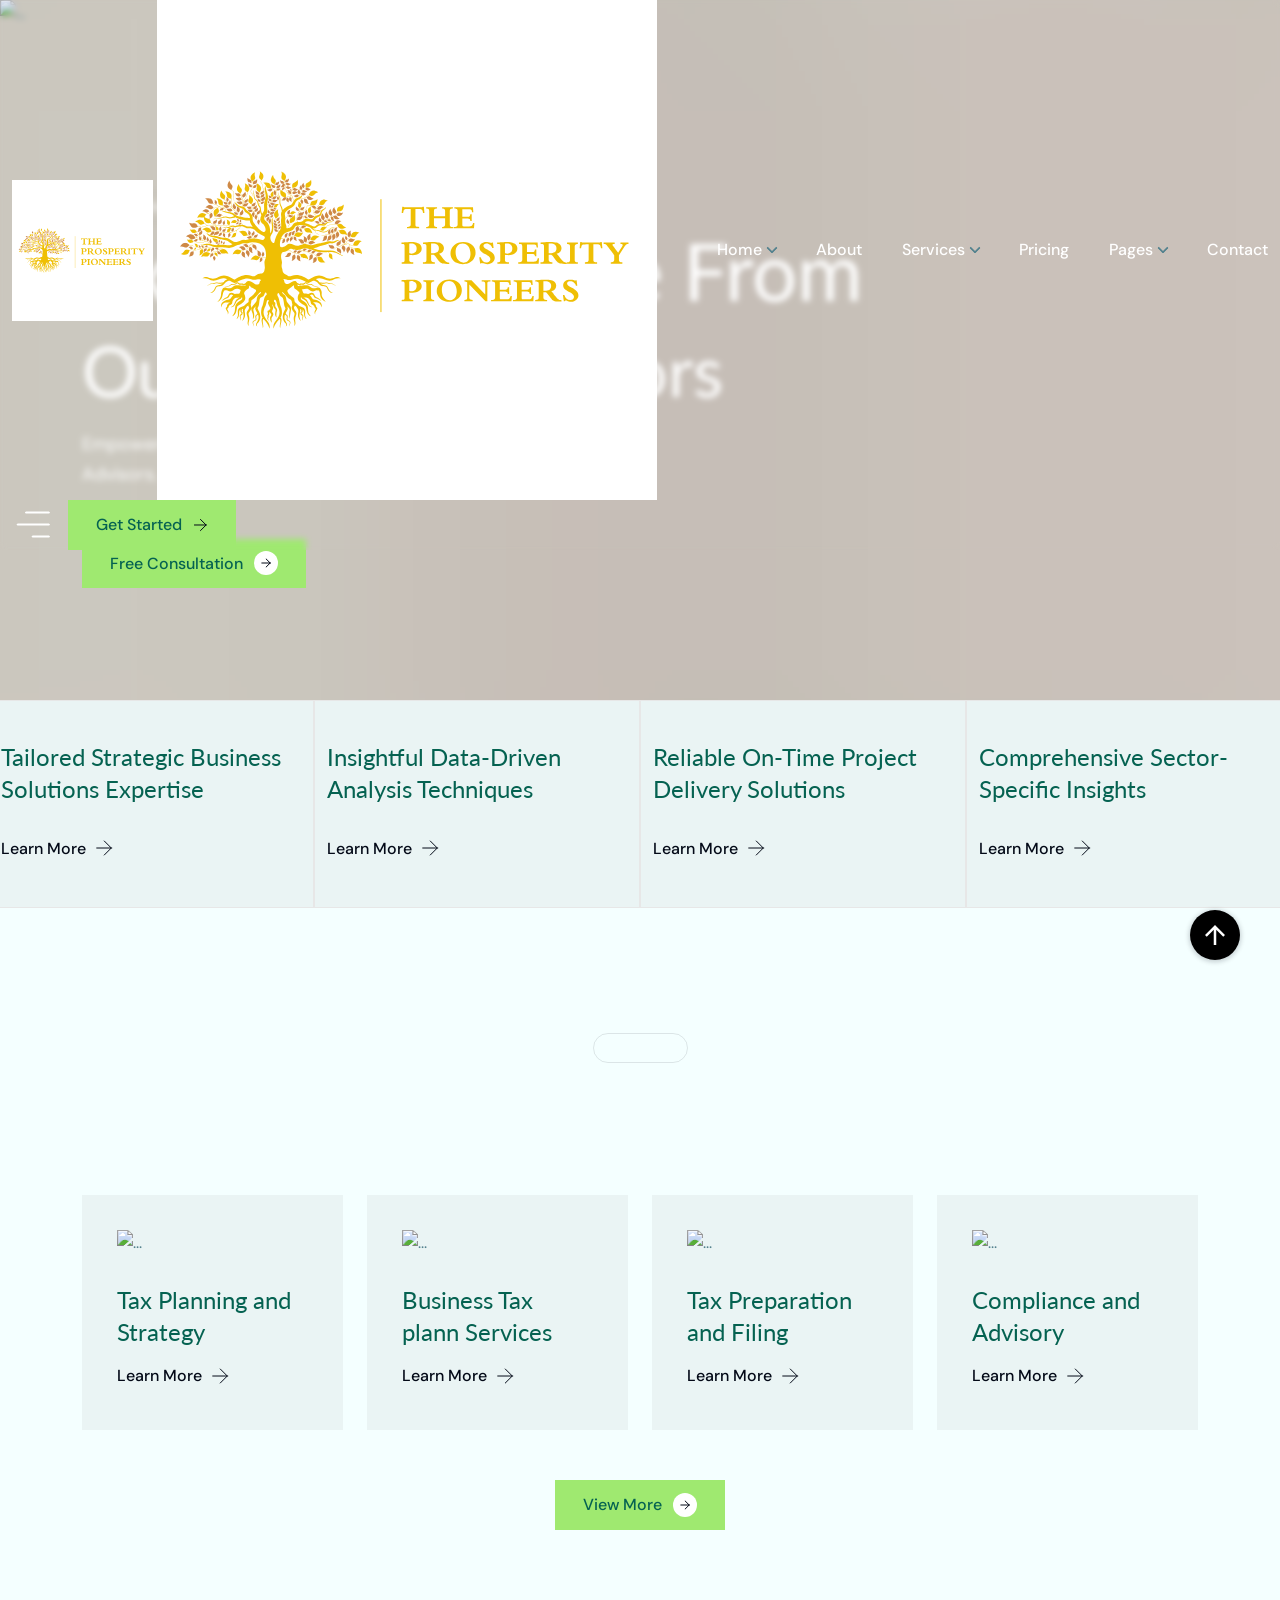
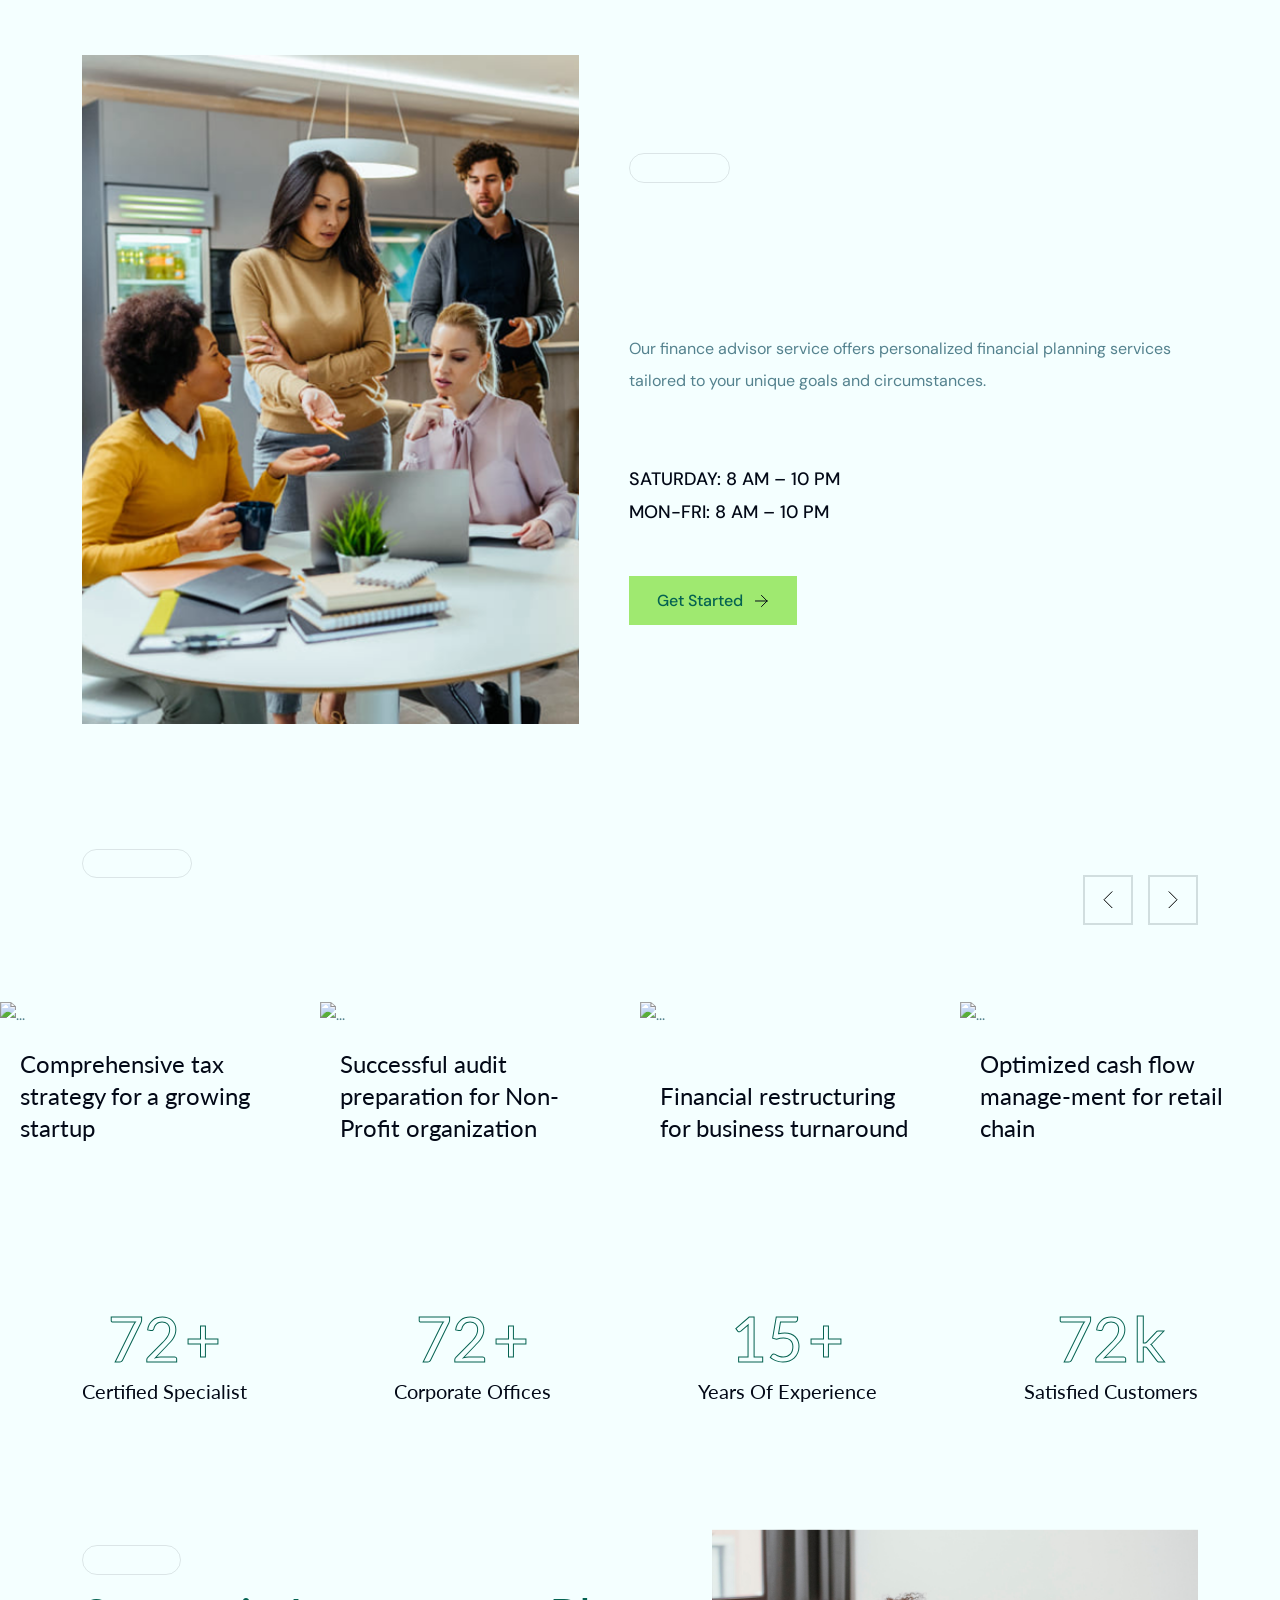
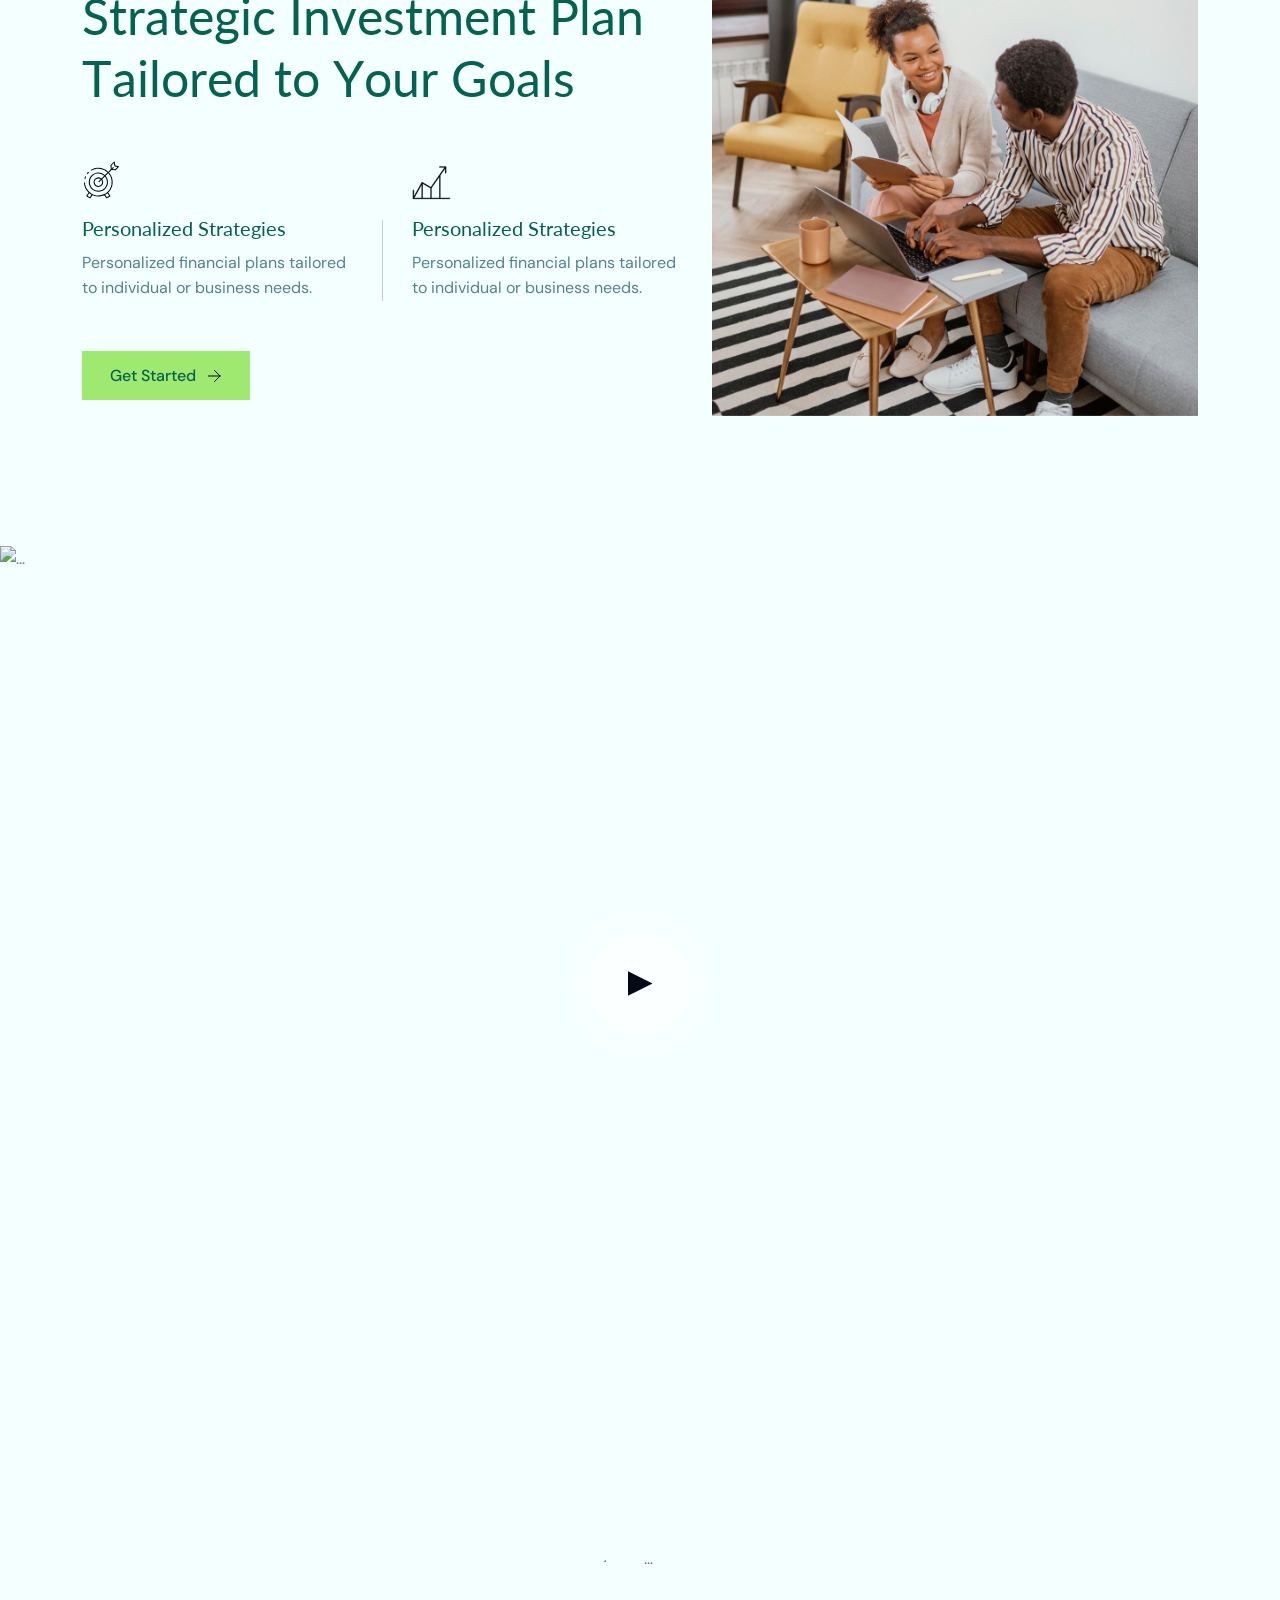
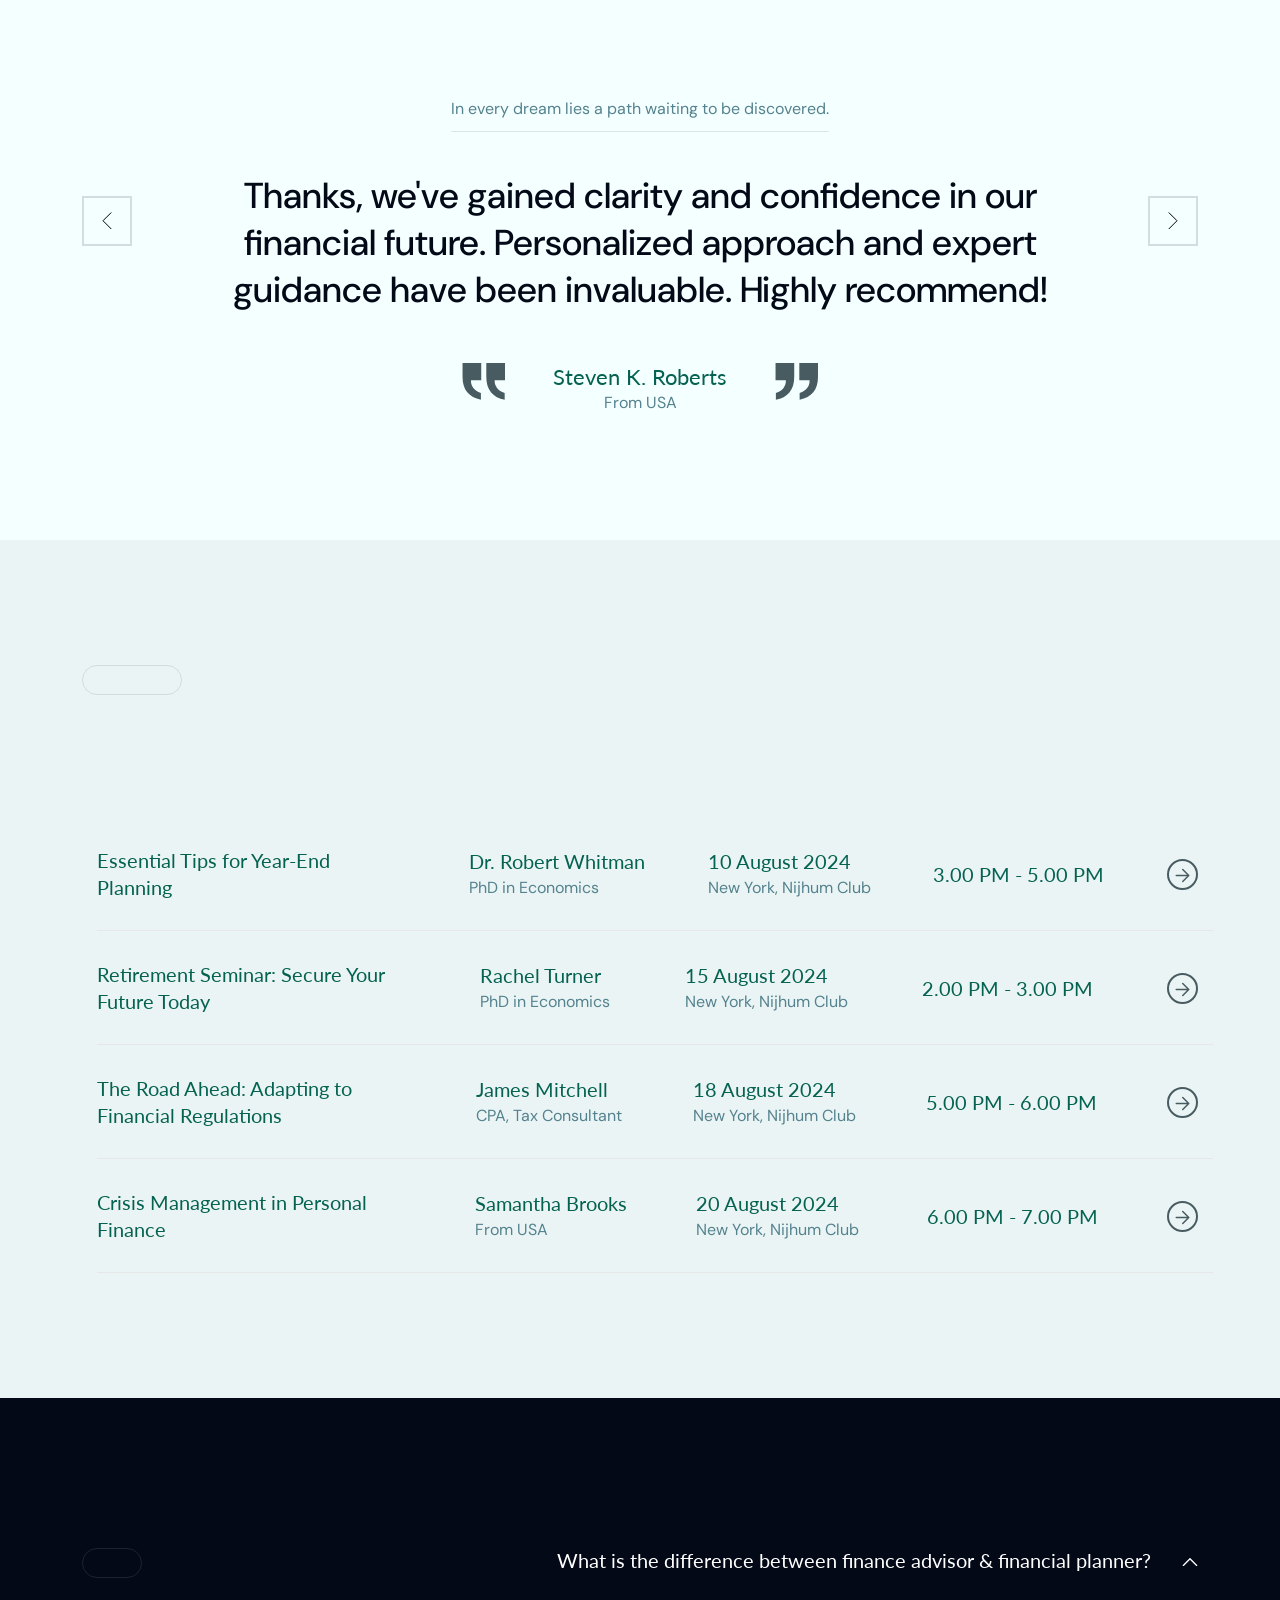
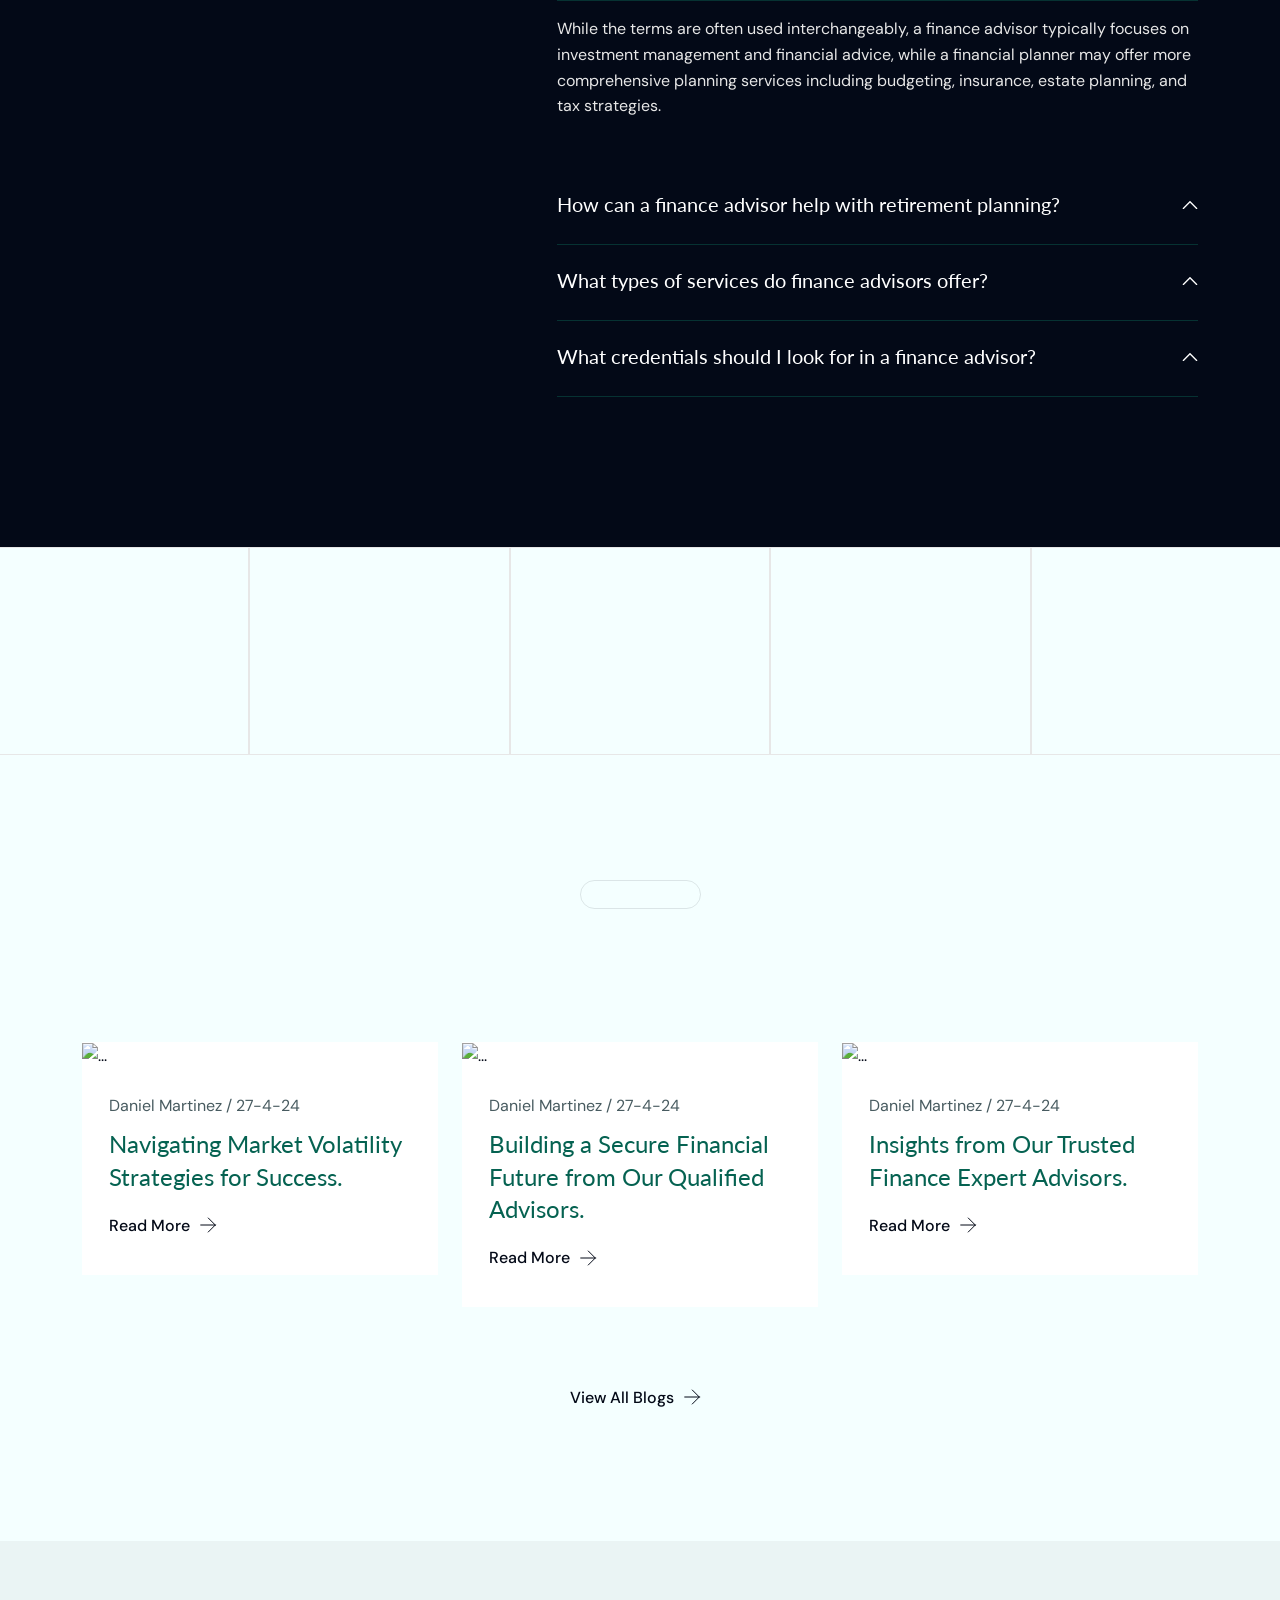
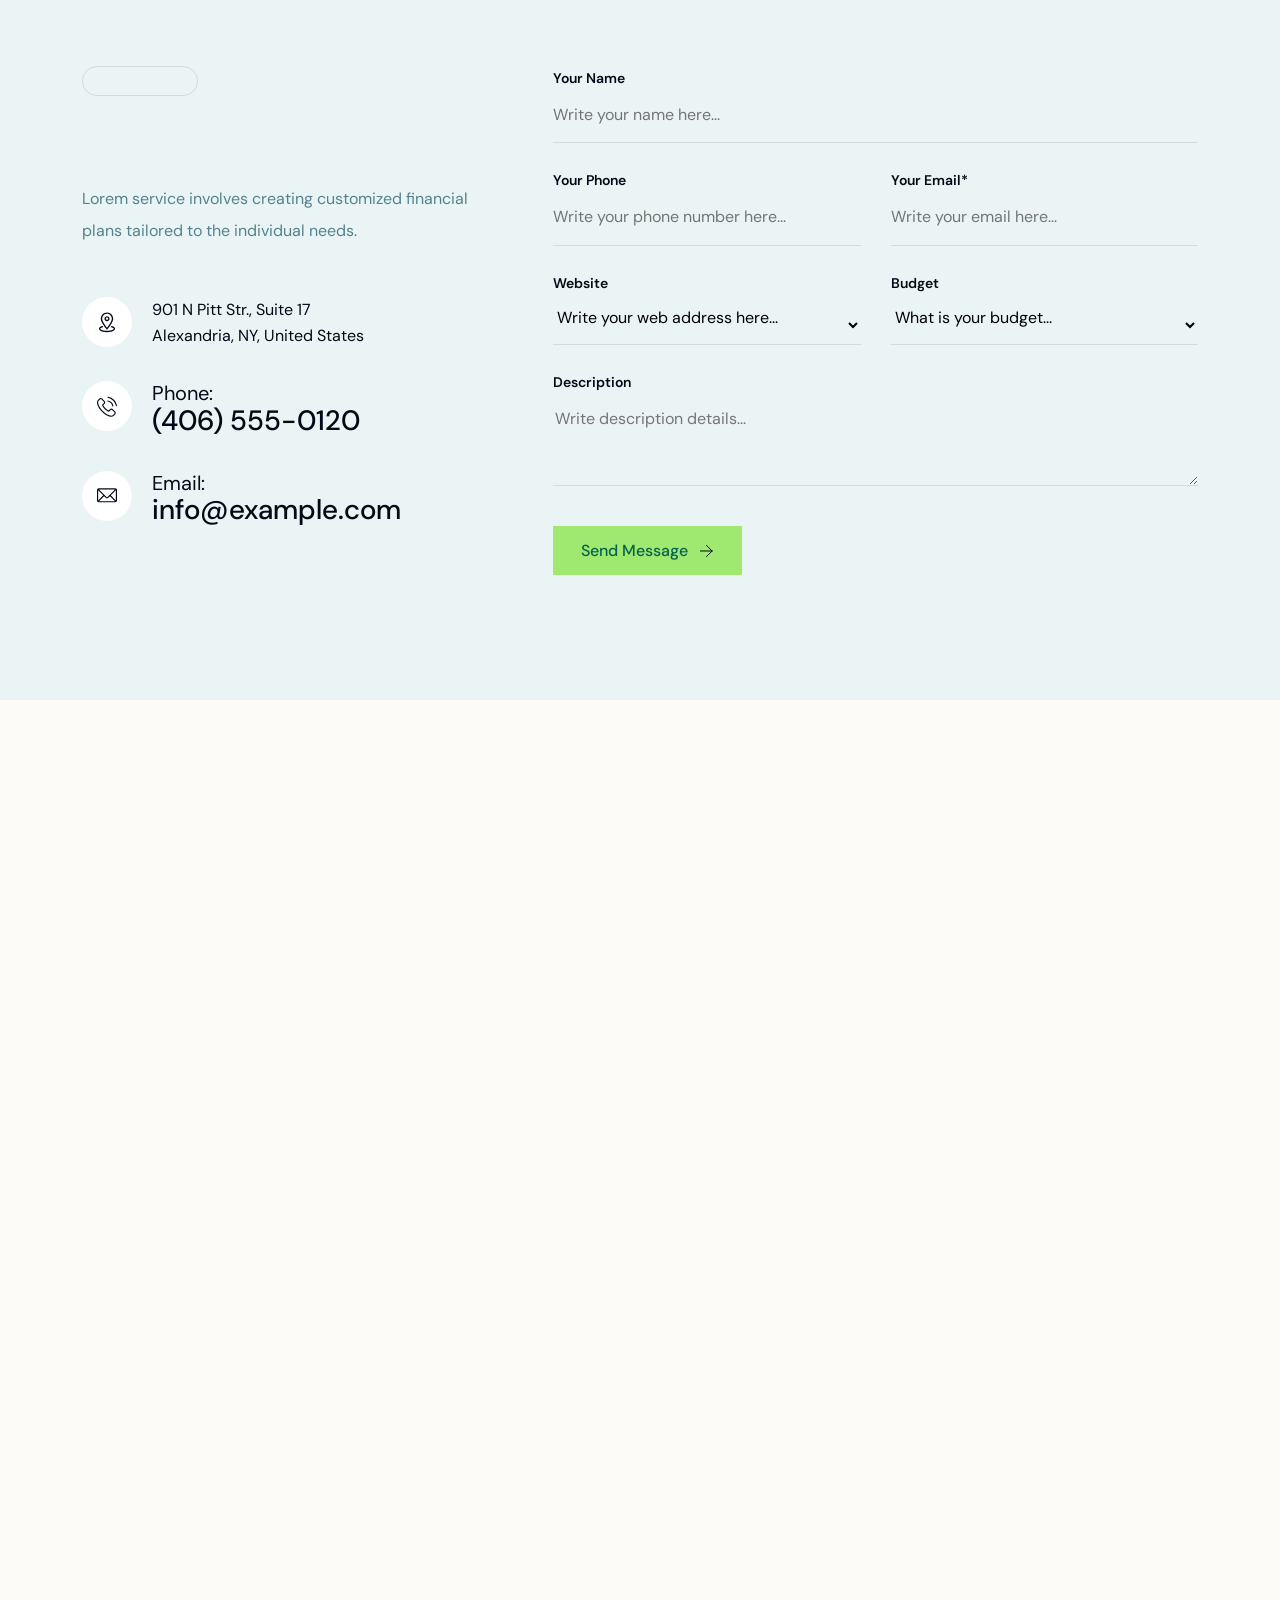
==== index-three.html @ 64b3c92a "First Commit" ====
<!DOCTYPE html>
<html class="no-js" lang="en">
  <head>
    <!-- Meta Tags -->
    <meta charset="utf-8" />
    <meta http-equiv="x-ua-compatible" content="ie=edge" />
    <meta name="viewport" content="width=device-width, initial-scale=1" />
    <meta name="author" content="Thememarch" />
    <!-- Favicon Icon -->
    <link rel="icon" href="assets/img/favicon.svg" />
    <!-- Site Title -->
    <link rel="stylesheet" href="assets/css/plugins/swiper.min.css" />
    <link rel="stylesheet" href="assets/css/plugins/bootstrap.min.css" />
    <link rel="stylesheet" href="assets/css/style.css" />
  </head>

  <body class="body-bg-color-two">
    <!-- Preloader -->
    <div id="preloader" class="preloader">
      <div class="txt-loading">
        <div class="preloader-text">
          <img class="logo-icon" src="assets/img//logo-icon.svg" alt="logo" />
        </div>
        <div class="loading-border-content">
          <div class="loading-percent">0%</div>
          <div class="loading-border-show">
            <div class="loading-border"></div>
          </div>
        </div>
      </div>
    </div>
    <!-- Preloader -->

    <!-- Start Header Section -->
    <header class="ak-site_header ak-style1 ak-sticky_header style-2">
      <div class="ak-main_header">
        <div class="container container-customize-header">
          <div class="ak-main_header_in">
            <div class="ak-main-header-left">
              <a class="ak-site_branding" href="index.html">
                <img src="assets/img/logo-icon.svg" alt="..." height="141px" class="logo" />
              </a>
              <a class="ak-site_branding white-logo" href="index.html">
                <img src="assets/img/white-logo.svg" alt="..." />
              </a>
            </div>
            <div class="ak-main-header-center">
              <div class="ak-nav ak-medium">
                <ul class="ak-nav_list">
                  <li class="menu-item-has-children">
                    <a href="index.html">Home</a>
                    <ul>
                      <li>
                        <a href="index.html">Home 1</a>
                      </li>
                      <li>
                        <a href="index-two.html">Home 2</a>
                      </li>
                      <li>
                        <a href="index-three.html">Home 3</a>
                      </li>
                    </ul>
                  </li>
                  <li>
                    <a href="about.html">About</a>
                  </li>
                  <li class="menu-item-has-children">
                    <a href="services.html">Services</a>
                    <ul>
                      <li>
                        <a href="services.html">Services</a>
                      </li>
                      <li>
                        <a href="service-details.html">Services Details</a>
                      </li>
                    </ul>
                  </li>
                  <li>
                    <a href="pricing.html">Pricing</a>
                  </li>
                  <li class="menu-item-has-children">
                    <a href="#">Pages</a>
                    <ul>
                      <li>
                        <a href="blog.html">Blog</a>
                      </li>
                      <li>
                        <a href="blog-details.html">Blog Details</a>
                      </li>
                      <li>
                        <a href="team.html">Team</a>
                      </li>
                      <li>
                        <a href="team-details.html">Team Details</a>
                      </li>
                      <li>
                        <a href="case-study.html">Case Study</a>
                      </li>
                      <li>
                        <a href="case-study-details.html">Case Study Details</a>
                      </li>
                      <li>
                        <a href="coming-soon.html">Coming Soon</a>
                      </li>
                      <li>
                        <a href="404.html">404 Page</a>
                      </li>
                    </ul>
                  </li>
                  <li>
                    <a href="contact.html">Contact</a>
                  </li>
                </ul>
              </div>
            </div>
            <div class="ak-main-header-right">
              <div class="ak-space-between gap-3">
                <div
                  class="offcanvaopen-btn cursor-pointer button-offcanva style-2"
                  data-bs-toggle="offcanvas"
                  data-bs-target="#offcanvasRight"
                  aria-controls="offcanvasRight"
                >
                  <svg
                    xmlns="http://www.w3.org/2000/svg"
                    width="40"
                    height="41"
                    viewBox="0 0 40 41"
                    fill="none"
                  >
                    <path
                      d="M37.9378 32.5973C37.9378 32.3321 37.7622 32.0777 37.4497 31.8902C37.1371 31.7026 36.7132 31.5973 36.2712 31.5973H21.2712C20.8291 31.5973 20.4052 31.7026 20.0926 31.8902C19.7801 32.0777 19.6045 32.3321 19.6045 32.5973C19.6045 32.8625 19.7801 33.1169 20.0926 33.3044C20.4052 33.4919 20.8291 33.5973 21.2712 33.5973H36.2712C36.7132 33.5973 37.1371 33.4919 37.4497 33.3044C37.7622 33.1169 37.9378 32.8625 37.9378 32.5973Z"
                      fill="white"
                    />
                    <path
                      d="M37.9378 20.5973C37.9378 20.3321 37.7622 20.0777 37.4497 19.8902C37.1371 19.7026 36.7132 19.5973 36.2712 19.5973H6.27116C5.82913 19.5973 5.40521 19.7026 5.09265 19.8902C4.78009 20.0777 4.60449 20.3321 4.60449 20.5973C4.60449 20.8625 4.78009 21.1169 5.09265 21.3044C5.40521 21.4919 5.82913 21.5973 6.27116 21.5973H36.2712C36.7132 21.5973 37.1371 21.4919 37.4497 21.3044C37.7622 21.1169 37.9378 20.8625 37.9378 20.5973Z"
                      fill="white"
                    />
                    <path
                      d="M36.2713 9.59729H14.6047C14.1626 9.59729 13.7387 9.49193 13.4261 9.3044C13.1136 9.11686 12.938 8.86251 12.938 8.59729C12.938 8.33207 13.1136 8.07772 13.4261 7.89018C13.7387 7.70265 14.1626 7.59729 14.6047 7.59729H36.2713C36.7134 7.59729 37.1373 7.70265 37.4498 7.89018C37.7624 8.07772 37.938 8.33207 37.938 8.59729C37.938 8.86251 37.7624 9.11686 37.4498 9.3044C37.1373 9.49193 36.7134 9.59729 36.2713 9.59729Z"
                      fill="white"
                    />
                  </svg>
                </div>

                <a href="about.html" class="common-btn style-2 color-3">
                  <span> Get Started</span>
                  <span>
                    <svg
                      xmlns="http://www.w3.org/2000/svg"
                      width="15"
                      height="15"
                      viewBox="0 0 15 15"
                      fill="none"
                    >
                      <g clip-path="url(#clip0_201_978353)">
                        <path
                          d="M1.42236 6.99728H13.089M13.089 6.99728L7.48903 1.39728M13.089 6.99728L7.48903 12.5973"
                          stroke="#030917"
                          stroke-linecap="round"
                          stroke-linejoin="round"
                        ></path>
                      </g>
                      <defs>
                        <clipPath id="clip0_201_978353">
                          <rect
                            width="14"
                            height="14"
                            fill="white"
                            transform="translate(0.00927734)"
                          ></rect>
                        </clipPath>
                      </defs>
                    </svg>
                  </span>
                </a>
              </div>
            </div>
          </div>
        </div>
      </div>
      <div class="nav-bar-border"></div>
    </header>
    <!-- Start offcanvas body -->
    <div
      class="offcanvas offcanvas-end style-1"
      tabindex="-1"
      id="offcanvasRight"
    >
      <div class="offcanvas-header">
        <button
          type="button"
          class="btn-close btn-close-black ms-auto"
          data-bs-dismiss="offcanvas"
          aria-label="Close"
        ></button>
      </div>
      <div class="offcanvas-body">
        <div class="offcanvas-body-coustom-style">
          <a class="ak-site_branding" href="index.html">
            <img src="assets/img/logo.svg" alt="..." />
          </a>
          <p class="desp">
            We thrive on creativity and innovation. Our team is constantly
            exploring new.
          </p>
          <div class="row row-cols-2 g-3">
            <div class="col">
              <img
                src="assets/img/offcanva/gallery_1.png"
                class="img-fluid"
                alt="..."
              />
            </div>
            <div class="col">
              <img
                src="assets/img/offcanva/gallery_2.png"
                class="img-fluid"
                alt="..."
              />
            </div>
            <div class="col">
              <img
                src="assets/img/offcanva/gallery_3.png"
                class="img-fluid"
                alt="..."
              />
            </div>
            <div class="col">
              <img
                src="assets/img/offcanva/gallery_4.png"
                class="img-fluid"
                alt="..."
              />
            </div>
          </div>

          <div class="offcanvas-footer-contant">
            <div class="ak-height-25 ak-height-lg-25"></div>
            <h6>Get In Touch</h6>
            <a href="">
              901 N Pitt Str., Suite 170 <br />
              Alexandria, USA
            </a>

            <div class="ak-height-15 ak-height-lg-15"></div>

            <a class="email" href="telto:(406)555-0120">
              <h6>Phone</h6>
              <p>(406) 555-0120</p>
            </a>

            <div class="ak-height-15 ak-height-lg-15"></div>

            <a class="email" href="emailto:info@email.com">
              <h6>Phone</h6>
              <p>info@email.com</p>
            </a>

            <div class="ak-height-15 ak-height-lg-15"></div>

            <div class="social-icon">
              <a href="#" class="icon style-2">
                <svg
                  width="9"
                  height="15"
                  viewBox="0 0 9 15"
                  fill="none"
                  xmlns="http://www.w3.org/2000/svg"
                >
                  <path
                    d="M5.60386 14.7891L5.60386 8.40347H7.74638L8.06782 5.91416H5.60386V4.32509C5.60386 3.6046 5.80312 3.1136 6.83746 3.1136L8.15454 3.11306V0.886523C7.92677 0.856924 7.14492 0.789063 6.23492 0.789063C4.3347 0.789063 3.03378 1.94894 3.03378 4.07855L3.03378 5.91416H0.884766L0.884766 8.40347H3.03378L3.03378 14.7891H5.60386Z"
                    fill="white"
                  ></path>
                </svg>
              </a>
              <a href="#" class="icon style-2">
                <svg
                  height="15"
                  viewBox="0 0 128 128"
                  width="15"
                  xmlns="http://www.w3.org/2000/svg"
                  fill="white"
                >
                  <g>
                    <path d="m16.452 47.708h20.914v62.915h-20.914z"></path>
                    <path
                      d="m27.048 17.377c-7.155 0-11.838 4.695-11.838 10.868 0 6.041 4.545 10.877 11.562 10.877h.141c7.293 0 11.832-4.836 11.832-10.877-.138-6.173-4.539-10.868-11.697-10.868z"
                    ></path>
                    <path
                      d="m88.706 46.229c-11.11 0-16.075 6.116-18.853 10.396v.204h-.135c.039-.064.096-.138.135-.204v-8.917h-20.916c.279 5.904 0 62.915 0 62.915h20.917v-35.137c0-1.884.141-3.754.693-5.1 1.515-3.761 4.954-7.65 10.734-7.65 7.569 0 10.597 5.772 10.597 14.227v33.661h20.914v-36.079c-.001-19.325-10.319-28.316-24.086-28.316z"
                    ></path>
                  </g>
                </svg>
              </a>
              <a href="#" class="icon style-2">
                <svg
                  width="15"
                  height="15"
                  viewBox="0 0 15 15"
                  fill="none"
                  xmlns="http://www.w3.org/2000/svg"
                >
                  <g clip-path="url(#clip0_77_259)">
                    <path
                      d="M10.7298 0.789062H4.3092C2.21954 0.789062 0.519531 2.48907 0.519531 4.57873V10.9995C0.519531 13.089 2.21954 14.789 4.3092 14.789H10.7299C12.8195 14.789 14.5195 13.089 14.5195 10.9995V4.57873C14.5195 2.48907 12.8195 0.789062 10.7298 0.789062ZM13.6988 10.9995C13.6988 12.6365 12.3669 13.9683 10.7298 13.9683H4.3092C2.6721 13.9683 1.34027 12.6365 1.34027 10.9995V4.57873C1.34027 2.94163 2.6721 1.6098 4.3092 1.6098H10.7299C12.3669 1.6098 13.6988 2.94163 13.6988 4.57873V10.9995Z"
                      fill="white"
                    ></path>
                    <path
                      d="M7.51942 3.96094C5.40861 3.96094 3.69141 5.67814 3.69141 7.78895C3.69141 9.89975 5.40861 11.617 7.51942 11.617C9.63022 11.617 11.3474 9.89975 11.3474 7.78895C11.3474 5.67814 9.63022 3.96094 7.51942 3.96094ZM7.51942 10.7962C5.86128 10.7962 4.51214 9.44719 4.51214 7.78895C4.51214 6.13081 5.86128 4.78168 7.51942 4.78168C9.17766 4.78168 10.5267 6.13081 10.5267 7.78895C10.5267 9.44719 9.17766 10.7962 7.51942 10.7962Z"
                      fill="white"
                    ></path>
                    <path
                      d="M11.4392 2.60156C10.8155 2.60156 10.3081 3.10902 10.3081 3.73269C10.3081 4.35647 10.8155 4.86393 11.4392 4.86393C12.063 4.86393 12.5705 4.35647 12.5705 3.73269C12.5705 3.10892 12.063 2.60156 11.4392 2.60156ZM11.4392 4.04309C11.2681 4.04309 11.1288 3.90381 11.1288 3.73269C11.1288 3.56148 11.2681 3.4223 11.4392 3.4223C11.6105 3.4223 11.7497 3.56148 11.7497 3.73269C11.7497 3.90381 11.6105 4.04309 11.4392 4.04309Z"
                      fill="white"
                    ></path>
                  </g>
                  <defs>
                    <clipPath id="clip0_77_259">
                      <rect
                        width="14"
                        height="14"
                        fill="white"
                        transform="translate(0.519531 0.789062)"
                      ></rect>
                    </clipPath>
                  </defs>
                </svg>
              </a>
              <a href="#" class="icon style-2">
                <svg
                  width="15"
                  height="15"
                  viewBox="0 0 15 15"
                  fill="none"
                  xmlns="http://www.w3.org/2000/svg"
                >
                  <mask id="path-1-inside-1_77_256" fill="white">
                    <path
                      d="M8.82267 6.71711L13.9224 0.789062H12.7139L8.28583 5.9363L4.74911 0.789062H0.669922L6.01813 8.5726L0.669922 14.7891H1.87847L6.55467 9.3534L10.2897 14.7891H14.3689L8.82237 6.71711H8.82267ZM7.1674 8.64117L6.62551 7.86611L2.31392 1.69883H4.17018L7.64968 6.67602L8.19157 7.45109L12.7145 13.9207H10.8583L7.1674 8.64147V8.64117Z"
                    ></path>
                  </mask>
                  <path
                    d="M8.82267 6.71711L13.9224 0.789062H12.7139L8.28583 5.9363L4.74911 0.789062H0.669922L6.01813 8.5726L0.669922 14.7891H1.87847L6.55467 9.3534L10.2897 14.7891H14.3689L8.82237 6.71711H8.82267ZM7.1674 8.64117L6.62551 7.86611L2.31392 1.69883H4.17018L7.64968 6.67602L8.19157 7.45109L12.7145 13.9207H10.8583L7.1674 8.64147V8.64117Z"
                    fill="white"
                  ></path>
                  <path
                    d="M8.82267 6.71711V7.71711H9.28151L9.58075 7.36927L8.82267 6.71711ZM13.9224 0.789062L14.6805 1.44122L16.1018 -0.210938H13.9224V0.789062ZM12.7139 0.789062V-0.210938H12.2551L11.9559 0.136898L12.7139 0.789062ZM8.28583 5.9363L7.46164 6.50261L8.19703 7.57288L9.0439 6.58847L8.28583 5.9363ZM4.74911 0.789062L5.5733 0.222752L5.27531 -0.210938H4.74911V0.789062ZM0.669922 0.789062V-0.210938H-1.23051L-0.154267 1.35538L0.669922 0.789062ZM6.01813 8.5726L6.7762 9.22478L7.27845 8.64099L6.84232 8.00628L6.01813 8.5726ZM0.669922 14.7891L-0.0881395 14.1369L-1.50956 15.7891H0.669922V14.7891ZM1.87847 14.7891V15.7891H2.33731L2.63655 15.4412L1.87847 14.7891ZM6.55467 9.3534L7.37885 8.78708L6.64345 7.71684L5.79659 8.70124L6.55467 9.3534ZM10.2897 14.7891L9.46552 15.3554L9.76351 15.7891H10.2897V14.7891ZM14.3689 14.7891V15.7891H16.2693L15.1931 14.2227L14.3689 14.7891ZM8.82237 6.71711V5.71711H6.92191L7.99819 7.28343L8.82237 6.71711ZM7.1674 8.64117H8.1674V8.32626L7.98696 8.06818L7.1674 8.64117ZM6.62551 7.86611L5.80594 8.43908L5.80595 8.4391L6.62551 7.86611ZM2.31392 1.69883V0.698834H0.394671L1.49435 2.27181L2.31392 1.69883ZM4.17018 1.69883L4.98976 1.12587L4.69122 0.698834H4.17018V1.69883ZM7.64968 6.67602L6.8301 7.24898L6.83012 7.24902L7.64968 6.67602ZM8.19157 7.45109L9.01114 6.87811L9.01113 6.87809L8.19157 7.45109ZM12.7145 13.9207V14.9207H14.6338L13.5341 13.3477L12.7145 13.9207ZM10.8583 13.9207L10.0387 14.4936L10.3372 14.9207H10.8583V13.9207ZM7.1674 8.64147H6.1674V8.95637L6.34783 9.21445L7.1674 8.64147ZM9.58075 7.36927L14.6805 1.44122L13.1643 0.136904L8.06458 6.06495L9.58075 7.36927ZM13.9224 -0.210938H12.7139V1.78906H13.9224V-0.210938ZM11.9559 0.136898L7.52775 5.28414L9.0439 6.58847L13.472 1.44123L11.9559 0.136898ZM9.11002 5.36999L5.5733 0.222752L3.92492 1.35537L7.46164 6.50261L9.11002 5.36999ZM4.74911 -0.210938H0.669922V1.78906H4.74911V-0.210938ZM-0.154267 1.35538L5.19395 9.13891L6.84232 8.00628L1.49411 0.222747L-0.154267 1.35538ZM5.26007 7.92041L-0.0881395 14.1369L1.42798 15.4412L6.7762 9.22478L5.26007 7.92041ZM0.669922 15.7891H1.87847V13.7891H0.669922V15.7891ZM2.63655 15.4412L7.31275 10.0056L5.79659 8.70124L1.12039 14.1369L2.63655 15.4412ZM5.73048 9.91973L9.46552 15.3554L11.1139 14.2227L7.37885 8.78708L5.73048 9.91973ZM10.2897 15.7891H14.3689V13.7891H10.2897V15.7891ZM15.1931 14.2227L9.64655 6.15078L7.99819 7.28343L13.5447 15.3554L15.1931 14.2227ZM8.82237 7.71711H8.82267V5.71711H8.82237V7.71711ZM7.98696 8.06818L7.44507 7.29311L5.80595 8.4391L6.34784 9.21417L7.98696 8.06818ZM7.44509 7.29314L3.1335 1.12586L1.49435 2.27181L5.80594 8.43908L7.44509 7.29314ZM2.31392 2.69883H4.17018V0.698834H2.31392V2.69883ZM3.3506 2.2718L6.8301 7.24898L8.46926 6.10306L4.98976 1.12587L3.3506 2.2718ZM6.83012 7.24902L7.37201 8.02408L9.01113 6.87809L8.46924 6.10303L6.83012 7.24902ZM7.37199 8.02406L11.8949 14.4936L13.5341 13.3477L9.01114 6.87811L7.37199 8.02406ZM12.7145 12.9207H10.8583V14.9207H12.7145V12.9207ZM11.6778 13.3477L7.98696 8.06848L6.34783 9.21445L10.0387 14.4936L11.6778 13.3477ZM8.1674 8.64147V8.64117H6.1674V8.64147H8.1674Z"
                    fill="white"
                    mask="url(#path-1-inside-1_77_256)"
                  ></path>
                </svg>
              </a>
            </div>
            <div class="ak-height-40 ak-height-lg-40"></div>
          </div>
        </div>
      </div>
    </div>
    <!-- End Header Section -->

    <!-- Start Hero -->
    <section class="ak-slider ak-slider-hero ak-slider-hero-3">
      <div class="swiper-wrapper">
        <div class="swiper-slide">
          <div
            class="ak-hero ak-style1 slide-inner"
            data-swiper-parallax="5000"
          >
            <img
              src="assets/img/hero/hero_three_1.png"
              class="ak-hero-bg h-100 w-100 object-cover"
              alt="..."
            />
            <div class="container-md">
              <div class="hero-slider-info">
                <div class="slider-info">
                  <div class="hero-title">
                    <p class="mini-title">
                      Welcome to Your Trusted Financial Partner!
                    </p>
                    <h1 class="hero-main-title">
                      Expert Guidance from
                      <span class="hero-main-title-1 style-2">
                        Our Trusted Advisors</span
                      >
                    </h1>
                    <p class="main-desp">
                      Empowering Your Financial Future Expert Guidance from
                      Trusted Advisors. Lorem ipsum is simply dummy text.
                    </p>
                  </div>
                  <div class="ak-height-50 ak-height-lg-40"></div>
                  <div>
                    <a href="contact.html" class="common-btn style-2 color-3">
                      <span>Free Consultation</span>
                      <span class="arrow-cricle">
                        <svg
                          xmlns="http://www.w3.org/2000/svg"
                          width="10"
                          height="10"
                          viewBox="0 0 10 10"
                          fill="none"
                        >
                          <path
                            d="M0.828613 5H9.16195M9.16195 5L5.16195 1M9.16195 5L5.16195 9"
                            stroke="#030917"
                            stroke-linecap="round"
                            stroke-linejoin="round"
                          />
                        </svg>
                        <svg
                          xmlns="http://www.w3.org/2000/svg"
                          width="10"
                          height="10"
                          viewBox="0 0 10 10"
                          fill="none"
                        >
                          <path
                            d="M0.828613 5H9.16195M9.16195 5L5.16195 1M9.16195 5L5.16195 9"
                            stroke="#030917"
                            stroke-linecap="round"
                            stroke-linejoin="round"
                          />
                        </svg>
                      </span>
                    </a>
                  </div>
                </div>
              </div>
            </div>
          </div>
        </div>
        <div class="swiper-slide">
          <div
            class="ak-hero ak-style1 slide-inner"
            data-swiper-parallax="5000"
          >
            <img
              src="assets/img/hero/hero_2.png"
              class="ak-hero-bg h-100 w-100 object-cover"
              alt="..."
            />
            <div class="container-md">
              <div class="hero-slider-info">
                <div class="slider-info">
                  <div class="hero-title">
                    <p class="mini-title">
                      Welcome to Your Trusted Financial Partner!
                    </p>
                    <h1 class="hero-main-title">
                      Expert Guidance from
                      <span class="hero-main-title-1 style-2">
                        Our Trusted Advisors</span
                      >
                    </h1>
                    <p class="main-desp">
                      Empowering Your Financial Future Expert Guidance from
                      Trusted Advisors. Lorem ipsum is simply dummy text.
                    </p>
                  </div>
                  <div class="ak-height-50 ak-height-lg-40"></div>
                  <div>
                    <a href="contact.html" class="common-btn style-2 color-3">
                      <span>Free Consultation</span>
                      <span class="arrow-cricle">
                        <svg
                          xmlns="http://www.w3.org/2000/svg"
                          width="10"
                          height="10"
                          viewBox="0 0 10 10"
                          fill="none"
                        >
                          <path
                            d="M0.828613 5H9.16195M9.16195 5L5.16195 1M9.16195 5L5.16195 9"
                            stroke="#030917"
                            stroke-linecap="round"
                            stroke-linejoin="round"
                          />
                        </svg>
                        <svg
                          xmlns="http://www.w3.org/2000/svg"
                          width="10"
                          height="10"
                          viewBox="0 0 10 10"
                          fill="none"
                        >
                          <path
                            d="M0.828613 5H9.16195M9.16195 5L5.16195 1M9.16195 5L5.16195 9"
                            stroke="#030917"
                            stroke-linecap="round"
                            stroke-linejoin="round"
                          />
                        </svg>
                      </span>
                    </a>
                  </div>
                </div>
              </div>
            </div>
          </div>
        </div>
      </div>
    </section>
    <!-- End Hero -->

    <div class="ak-whiteLite-bg">
      <div class="row row-cols-lg-4 row-cols-md-2 row-cols-1">
        <div class="feature-card-two">
          <div class="feature-card-info">
            <h5 class="feature-title">
              Tailored Strategic Business Solutions Expertise
            </h5>
            <a href="#" class="more-btn">
              <span>Learn More</span>
              <span class="svg-icon">
                <svg
                  xmlns="http://www.w3.org/2000/svg"
                  width="18"
                  height="19"
                  viewBox="0 0 18 19"
                  fill="none"
                >
                  <path
                    d="M1.7085 9.01147H16.2918H1.7085ZM16.2918 9.01147L9.29183 2.01147L16.2918 9.01147ZM16.2918 9.01147L9.29183 16.0115L16.2918 9.01147Z"
                    fill="#030917"
                  />
                  <path
                    d="M1.7085 9.01147H16.2918M16.2918 9.01147L9.29183 2.01147M16.2918 9.01147L9.29183 16.0115"
                    stroke="#030917"
                    stroke-linecap="round"
                    stroke-linejoin="round"
                  />
                </svg>
                <svg
                  xmlns="http://www.w3.org/2000/svg"
                  width="18"
                  height="19"
                  viewBox="0 0 18 19"
                  fill="none"
                >
                  <path
                    d="M1.7085 9.01147H16.2918H1.7085ZM16.2918 9.01147L9.29183 2.01147L16.2918 9.01147ZM16.2918 9.01147L9.29183 16.0115L16.2918 9.01147Z"
                    fill="#030917"
                  />
                  <path
                    d="M1.7085 9.01147H16.2918M16.2918 9.01147L9.29183 2.01147M16.2918 9.01147L9.29183 16.0115"
                    stroke="#030917"
                    stroke-linecap="round"
                    stroke-linejoin="round"
                  />
                </svg>
              </span>
            </a>
          </div>
        </div>
        <div class="feature-card-two">
          <div class="feature-card-info">
            <h5 class="feature-title">
              Insightful Data-Driven Analysis Techniques
            </h5>
            <a href="#" class="more-btn">
              <span>Learn More</span>
              <span class="svg-icon">
                <svg
                  xmlns="http://www.w3.org/2000/svg"
                  width="18"
                  height="19"
                  viewBox="0 0 18 19"
                  fill="none"
                >
                  <path
                    d="M1.7085 9.01147H16.2918H1.7085ZM16.2918 9.01147L9.29183 2.01147L16.2918 9.01147ZM16.2918 9.01147L9.29183 16.0115L16.2918 9.01147Z"
                    fill="#030917"
                  />
                  <path
                    d="M1.7085 9.01147H16.2918M16.2918 9.01147L9.29183 2.01147M16.2918 9.01147L9.29183 16.0115"
                    stroke="#030917"
                    stroke-linecap="round"
                    stroke-linejoin="round"
                  />
                </svg>
                <svg
                  xmlns="http://www.w3.org/2000/svg"
                  width="18"
                  height="19"
                  viewBox="0 0 18 19"
                  fill="none"
                >
                  <path
                    d="M1.7085 9.01147H16.2918H1.7085ZM16.2918 9.01147L9.29183 2.01147L16.2918 9.01147ZM16.2918 9.01147L9.29183 16.0115L16.2918 9.01147Z"
                    fill="#030917"
                  />
                  <path
                    d="M1.7085 9.01147H16.2918M16.2918 9.01147L9.29183 2.01147M16.2918 9.01147L9.29183 16.0115"
                    stroke="#030917"
                    stroke-linecap="round"
                    stroke-linejoin="round"
                  />
                </svg>
              </span>
            </a>
          </div>
        </div>
        <div class="feature-card-two">
          <div class="feature-card-info">
            <h5 class="feature-title">
              Reliable On-Time Project Delivery Solutions
            </h5>
            <a href="#" class="more-btn">
              <span>Learn More</span>
              <span class="svg-icon">
                <svg
                  xmlns="http://www.w3.org/2000/svg"
                  width="18"
                  height="19"
                  viewBox="0 0 18 19"
                  fill="none"
                >
                  <path
                    d="M1.7085 9.01147H16.2918H1.7085ZM16.2918 9.01147L9.29183 2.01147L16.2918 9.01147ZM16.2918 9.01147L9.29183 16.0115L16.2918 9.01147Z"
                    fill="#030917"
                  />
                  <path
                    d="M1.7085 9.01147H16.2918M16.2918 9.01147L9.29183 2.01147M16.2918 9.01147L9.29183 16.0115"
                    stroke="#030917"
                    stroke-linecap="round"
                    stroke-linejoin="round"
                  />
                </svg>
                <svg
                  xmlns="http://www.w3.org/2000/svg"
                  width="18"
                  height="19"
                  viewBox="0 0 18 19"
                  fill="none"
                >
                  <path
                    d="M1.7085 9.01147H16.2918H1.7085ZM16.2918 9.01147L9.29183 2.01147L16.2918 9.01147ZM16.2918 9.01147L9.29183 16.0115L16.2918 9.01147Z"
                    fill="#030917"
                  />
                  <path
                    d="M1.7085 9.01147H16.2918M16.2918 9.01147L9.29183 2.01147M16.2918 9.01147L9.29183 16.0115"
                    stroke="#030917"
                    stroke-linecap="round"
                    stroke-linejoin="round"
                  />
                </svg>
              </span>
            </a>
          </div>
        </div>
        <div class="feature-card-two">
          <div class="feature-card-info">
            <h5 class="feature-title">
              Comprehensive Sector-Specific Insights
            </h5>
            <a href="#" class="more-btn">
              <span>Learn More</span>
              <span class="svg-icon">
                <svg
                  xmlns="http://www.w3.org/2000/svg"
                  width="18"
                  height="19"
                  viewBox="0 0 18 19"
                  fill="none"
                >
                  <path
                    d="M1.7085 9.01147H16.2918H1.7085ZM16.2918 9.01147L9.29183 2.01147L16.2918 9.01147ZM16.2918 9.01147L9.29183 16.0115L16.2918 9.01147Z"
                    fill="#030917"
                  />
                  <path
                    d="M1.7085 9.01147H16.2918M16.2918 9.01147L9.29183 2.01147M16.2918 9.01147L9.29183 16.0115"
                    stroke="#030917"
                    stroke-linecap="round"
                    stroke-linejoin="round"
                  />
                </svg>
                <svg
                  xmlns="http://www.w3.org/2000/svg"
                  width="18"
                  height="19"
                  viewBox="0 0 18 19"
                  fill="none"
                >
                  <path
                    d="M1.7085 9.01147H16.2918H1.7085ZM16.2918 9.01147L9.29183 2.01147L16.2918 9.01147ZM16.2918 9.01147L9.29183 16.0115L16.2918 9.01147Z"
                    fill="#030917"
                  />
                  <path
                    d="M1.7085 9.01147H16.2918M16.2918 9.01147L9.29183 2.01147M16.2918 9.01147L9.29183 16.0115"
                    stroke="#030917"
                    stroke-linecap="round"
                    stroke-linejoin="round"
                  />
                </svg>
              </span>
            </a>
          </div>
        </div>
      </div>
    </div>

    <!-- Start Feature -->
    <div class="ak-height-125 ak-height-lg-80"></div>
    <section>
      <div class="container">
        <div class="ak-center text-center">
          <div
            class="ak-section-heading ak-style-1 animation-title-content animation-style3 ak-w-50"
          >
            <p class="ak-section-subtitle animation-title">Services</p>
            <h2 class="ak-section-title animation-title">Dedicated Services</h2>
          </div>
        </div>
      </div>
      <div class="ak-height-60 ak-height-lg-50"></div>
      <div class="container">
        <div class="row row-cols-1 row-cols-md-2 row-cols-lg-4 g-4">
          <div class="col">
            <div class="feature-card style-3">
              <img
                class="feature-icon"
                src="assets/img/icon/bookkeeping.svg"
                alt="..."
              />
              <div class="feature-body">
                <h5 class="feature-title">Tax Planning and Strategy</h5>
                <a href="#" class="more-btn">
                  <span>Learn More</span>
                  <span class="svg-icon">
                    <svg
                      xmlns="http://www.w3.org/2000/svg"
                      width="18"
                      height="19"
                      viewBox="0 0 18 19"
                      fill="none"
                    >
                      <path
                        d="M1.7085 9.01147H16.2918H1.7085ZM16.2918 9.01147L9.29183 2.01147L16.2918 9.01147ZM16.2918 9.01147L9.29183 16.0115L16.2918 9.01147Z"
                        fill="#030917"
                      />
                      <path
                        d="M1.7085 9.01147H16.2918M16.2918 9.01147L9.29183 2.01147M16.2918 9.01147L9.29183 16.0115"
                        stroke="#030917"
                        stroke-linecap="round"
                        stroke-linejoin="round"
                      />
                    </svg>
                    <svg
                      xmlns="http://www.w3.org/2000/svg"
                      width="18"
                      height="19"
                      viewBox="0 0 18 19"
                      fill="none"
                    >
                      <path
                        d="M1.7085 9.01147H16.2918H1.7085ZM16.2918 9.01147L9.29183 2.01147L16.2918 9.01147ZM16.2918 9.01147L9.29183 16.0115L16.2918 9.01147Z"
                        fill="#030917"
                      />
                      <path
                        d="M1.7085 9.01147H16.2918M16.2918 9.01147L9.29183 2.01147M16.2918 9.01147L9.29183 16.0115"
                        stroke="#030917"
                        stroke-linecap="round"
                        stroke-linejoin="round"
                      />
                    </svg>
                  </span>
                </a>
              </div>
            </div>
          </div>
          <div class="col">
            <div class="feature-card style-3">
              <img
                class="feature-icon"
                src="assets/img/icon/taxpreparation.svg"
                alt="..."
              />
              <div class="feature-body">
                <h5 class="feature-title">Business Tax plann Services</h5>
                <a href="#" class="more-btn">
                  <span>Learn More</span>
                  <span class="svg-icon">
                    <svg
                      xmlns="http://www.w3.org/2000/svg"
                      width="18"
                      height="19"
                      viewBox="0 0 18 19"
                      fill="none"
                    >
                      <path
                        d="M1.7085 9.01147H16.2918H1.7085ZM16.2918 9.01147L9.29183 2.01147L16.2918 9.01147ZM16.2918 9.01147L9.29183 16.0115L16.2918 9.01147Z"
                        fill="#030917"
                      />
                      <path
                        d="M1.7085 9.01147H16.2918M16.2918 9.01147L9.29183 2.01147M16.2918 9.01147L9.29183 16.0115"
                        stroke="#030917"
                        stroke-linecap="round"
                        stroke-linejoin="round"
                      />
                    </svg>
                    <svg
                      xmlns="http://www.w3.org/2000/svg"
                      width="18"
                      height="19"
                      viewBox="0 0 18 19"
                      fill="none"
                    >
                      <path
                        d="M1.7085 9.01147H16.2918H1.7085ZM16.2918 9.01147L9.29183 2.01147L16.2918 9.01147ZM16.2918 9.01147L9.29183 16.0115L16.2918 9.01147Z"
                        fill="#030917"
                      />
                      <path
                        d="M1.7085 9.01147H16.2918M16.2918 9.01147L9.29183 2.01147M16.2918 9.01147L9.29183 16.0115"
                        stroke="#030917"
                        stroke-linecap="round"
                        stroke-linejoin="round"
                      />
                    </svg>
                  </span>
                </a>
              </div>
            </div>
          </div>
          <div class="col">
            <div class="feature-card style-3">
              <img
                class="feature-icon"
                src="assets/img/icon/detailedfinancial.svg"
                alt="..."
              />
              <div class="feature-body">
                <h5 class="feature-title">Tax Preparation and Filing</h5>
                <a href="#" class="more-btn">
                  <span>Learn More</span>
                  <span class="svg-icon">
                    <svg
                      xmlns="http://www.w3.org/2000/svg"
                      width="18"
                      height="19"
                      viewBox="0 0 18 19"
                      fill="none"
                    >
                      <path
                        d="M1.7085 9.01147H16.2918H1.7085ZM16.2918 9.01147L9.29183 2.01147L16.2918 9.01147ZM16.2918 9.01147L9.29183 16.0115L16.2918 9.01147Z"
                        fill="#030917"
                      />
                      <path
                        d="M1.7085 9.01147H16.2918M16.2918 9.01147L9.29183 2.01147M16.2918 9.01147L9.29183 16.0115"
                        stroke="#030917"
                        stroke-linecap="round"
                        stroke-linejoin="round"
                      />
                    </svg>
                    <svg
                      xmlns="http://www.w3.org/2000/svg"
                      width="18"
                      height="19"
                      viewBox="0 0 18 19"
                      fill="none"
                    >
                      <path
                        d="M1.7085 9.01147H16.2918H1.7085ZM16.2918 9.01147L9.29183 2.01147L16.2918 9.01147ZM16.2918 9.01147L9.29183 16.0115L16.2918 9.01147Z"
                        fill="#030917"
                      />
                      <path
                        d="M1.7085 9.01147H16.2918M16.2918 9.01147L9.29183 2.01147M16.2918 9.01147L9.29183 16.0115"
                        stroke="#030917"
                        stroke-linecap="round"
                        stroke-linejoin="round"
                      />
                    </svg>
                  </span>
                </a>
              </div>
            </div>
          </div>
          <div class="col">
            <div class="feature-card style-3">
              <img
                class="feature-icon"
                src="assets/img/icon/completepayroll.svg"
                alt="..."
              />
              <div class="feature-body">
                <h5 class="feature-title">Compliance and Advisory</h5>
                <a href="#" class="more-btn">
                  <span>Learn More</span>
                  <span class="svg-icon">
                    <svg
                      xmlns="http://www.w3.org/2000/svg"
                      width="18"
                      height="19"
                      viewBox="0 0 18 19"
                      fill="none"
                    >
                      <path
                        d="M1.7085 9.01147H16.2918H1.7085ZM16.2918 9.01147L9.29183 2.01147L16.2918 9.01147ZM16.2918 9.01147L9.29183 16.0115L16.2918 9.01147Z"
                        fill="#030917"
                      />
                      <path
                        d="M1.7085 9.01147H16.2918M16.2918 9.01147L9.29183 2.01147M16.2918 9.01147L9.29183 16.0115"
                        stroke="#030917"
                        stroke-linecap="round"
                        stroke-linejoin="round"
                      />
                    </svg>
                    <svg
                      xmlns="http://www.w3.org/2000/svg"
                      width="18"
                      height="19"
                      viewBox="0 0 18 19"
                      fill="none"
                    >
                      <path
                        d="M1.7085 9.01147H16.2918H1.7085ZM16.2918 9.01147L9.29183 2.01147L16.2918 9.01147ZM16.2918 9.01147L9.29183 16.0115L16.2918 9.01147Z"
                        fill="#030917"
                      />
                      <path
                        d="M1.7085 9.01147H16.2918M16.2918 9.01147L9.29183 2.01147M16.2918 9.01147L9.29183 16.0115"
                        stroke="#030917"
                        stroke-linecap="round"
                        stroke-linejoin="round"
                      />
                    </svg>
                  </span>
                </a>
              </div>
            </div>
          </div>
        </div>
        <div class="ak-height-50 ak-height-lg-30"></div>
        <div class="ak-center">
          <a href="contact.html" class="common-btn style-2 color-3">
            <span>View More</span>
            <span class="arrow-cricle">
              <svg
                xmlns="http://www.w3.org/2000/svg"
                width="10"
                height="10"
                viewBox="0 0 10 10"
                fill="none"
              >
                <path
                  d="M0.828613 5H9.16195M9.16195 5L5.16195 1M9.16195 5L5.16195 9"
                  stroke="#030917"
                  stroke-linecap="round"
                  stroke-linejoin="round"
                />
              </svg>
              <svg
                xmlns="http://www.w3.org/2000/svg"
                width="10"
                height="10"
                viewBox="0 0 10 10"
                fill="none"
              >
                <path
                  d="M0.828613 5H9.16195M9.16195 5L5.16195 1M9.16195 5L5.16195 9"
                  stroke="#030917"
                  stroke-linecap="round"
                  stroke-linejoin="round"
                />
              </svg>
            </span>
          </a>
        </div>
      </div>
    </section>
    <!-- End Feature -->

    <!-- Start About  -->
    <div class="ak-height-125 ak-height-lg-80"></div>
    <section class="container">
      <div class="about-us-content">
        <div class="image-content">
          <img
            class="about-img-1"
            src="assets/img/about/about_1.png"
            alt="..."
          />
          <div class="about-img-2 style-2 ak-primary-two-bg">
            <h3>“The financial success of an individual or organization”</h3>
          </div>
        </div>
        <div class="info-content">
          <div
            class="ak-section-heading ak-style-1 animation-title-content animation-style3"
          >
            <p class="ak-section-subtitle animation-title">About Us</p>
            <h2 class="ak-section-title animation-title">
              Financial Potential with Comprehensive Planning
            </h2>
            <p class="ak-section-desp">
              Our finance advisor service offers personalized financial planning
              services tailored to your unique goals and circumstances.
            </p>
          </div>
          <div class="day-time">
            <div class="ak-height-70 ak-height-lg-10"></div>
            <p class="text-uppercase ak-font-18 ak-black-color ak-medium mb-2">
              SATURDAY: 8 AM – 10 PM
            </p>
            <p class="text-uppercase ak-font-18 ak-black-color ak-medium">
              MON-FRI: 8 AM – 10 PM
            </p>
            <div class="ak-height-50 ak-height-lg-30"></div>
            <a href="about.html" class="common-btn style-2 color-3">
              <span> Get Started</span>
              <span>
                <svg
                  xmlns="http://www.w3.org/2000/svg"
                  width="15"
                  height="15"
                  viewBox="0 0 15 15"
                  fill="none"
                >
                  <g clip-path="url(#clip0_201_978353)">
                    <path
                      d="M1.42236 6.99728H13.089M13.089 6.99728L7.48903 1.39728M13.089 6.99728L7.48903 12.5973"
                      stroke="#030917"
                      stroke-linecap="round"
                      stroke-linejoin="round"
                    />
                  </g>
                  <defs>
                    <clipPath id="clip0_201_978353">
                      <rect
                        width="14"
                        height="14"
                        fill="white"
                        transform="translate(0.00927734)"
                      />
                    </clipPath>
                  </defs>
                </svg>
              </span>
            </a>
          </div>
        </div>
      </div>
    </section>
    <!-- End About  -->

    <!-- Start Service -->
    <div class="ak-height-125 ak-height-lg-80"></div>
    <section>
      <div class="container">
        <div class="ak-section-heading-content">
          <div
            class="ak-section-heading ak-style-1 animation-title-content animation-style3 ak-w-60"
          >
            <p class="ak-section-subtitle animation-title">PROJECTS</p>
            <h2 class="ak-section-title animation-title">
              Successful Projects
            </h2>
          </div>
          <div class="service-swiper-controller">
            <button class="project-next-btn slider-btn next color-2">
              <svg
                width="10"
                height="18"
                viewBox="0 0 10 18"
                fill="none"
                xmlns="http://www.w3.org/2000/svg"
              >
                <path
                  d="M9.00928 0.73999L1.00928 8.73999L9.00928 16.74"
                  stroke="#000000"
                  stroke-linecap="round"
                  stroke-linejoin="round"
                />
              </svg>
            </button>
            <button class="project-prev-btn slider-btn prev color-2">
              <svg
                width="10"
                height="18"
                viewBox="0 0 10 18"
                fill="none"
                xmlns="http://www.w3.org/2000/svg"
              >
                <path
                  d="M1.00928 0.73999L9.00928 8.73999L1.00928 16.74"
                  stroke="#000000"
                  stroke-linecap="round"
                  stroke-linejoin="round"
                />
              </svg>
            </button>
          </div>
        </div>
      </div>
      <div class="ak-height-50 ak-height-lg-40"></div>
      <div class="ak-slider ak-projects-slider home-three">
        <div class="swiper-wrapper">
          <div class="swiper-slide">
            <div class="project-card h-100">
              <a href="team-details.html" class="project-thamnel">
                <img
                  src="assets/img/project/project-img-home-two1.jpg"
                  alt="..."
                />
                <div class="project-card-btn">
                  <span class="btn-text">View More</span>
                  <span class="icon-arrow">
                    <svg
                      xmlns="http://www.w3.org/2000/svg"
                      width="13"
                      height="12"
                      viewBox="0 0 13 12"
                      fill="none"
                    >
                      <path
                        d="M1.0874 9.49938L11.9127 3.24938M11.9127 3.24938L3.71657 1.05322M11.9127 3.24938L9.71657 11.4455"
                        stroke="#030917"
                        stroke-linecap="round"
                        stroke-linejoin="round"
                      />
                    </svg>
                  </span>
                </div>
              </a>

              <div class="project-body">
                <a href="team-details.html" class="project-info">
                  <h5 class="title ak-black-color">
                    Comprehensive tax strategy for a growing startup
                  </h5>
                </a>
              </div>
            </div>
          </div>
          <div class="swiper-slide">
            <div class="project-card h-100">
              <a href="team-details.html" class="project-thamnel">
                <img
                  src="assets/img/project/project-img-home-two2.jpg"
                  alt="..."
                />
                <div class="project-card-btn">
                  <span class="btn-text">View More</span>
                  <span class="icon-arrow">
                    <svg
                      xmlns="http://www.w3.org/2000/svg"
                      width="13"
                      height="12"
                      viewBox="0 0 13 12"
                      fill="none"
                    >
                      <path
                        d="M1.0874 9.49938L11.9127 3.24938M11.9127 3.24938L3.71657 1.05322M11.9127 3.24938L9.71657 11.4455"
                        stroke="#030917"
                        stroke-linecap="round"
                        stroke-linejoin="round"
                      />
                    </svg>
                  </span>
                </div>
              </a>

              <div class="project-body">
                <a href="team-details.html" class="project-info">
                  <h5 class="title ak-black-color">
                    Successful audit preparation for Non-Profit organization
                  </h5>
                </a>
              </div>
            </div>
          </div>
          <div class="swiper-slide">
            <div class="project-card h-100">
              <a href="team-details.html" class="project-thamnel">
                <img
                  src="assets/img/project/project-img-home-two3.jpg"
                  alt="..."
                />
                <div class="project-card-btn">
                  <span class="btn-text">View More</span>
                  <span class="icon-arrow">
                    <svg
                      xmlns="http://www.w3.org/2000/svg"
                      width="13"
                      height="12"
                      viewBox="0 0 13 12"
                      fill="none"
                    >
                      <path
                        d="M1.0874 9.49938L11.9127 3.24938M11.9127 3.24938L3.71657 1.05322M11.9127 3.24938L9.71657 11.4455"
                        stroke="#030917"
                        stroke-linecap="round"
                        stroke-linejoin="round"
                      />
                    </svg>
                  </span>
                </div>
              </a>

              <div class="project-body">
                <a href="team-details.html" class="project-info">
                  <h5 class="title ak-black-color">
                    Financial restructuring for business turnaround
                  </h5>
                </a>
              </div>
            </div>
          </div>
          <div class="swiper-slide">
            <div class="project-card h-100">
              <a href="team-details.html" class="project-thamnel">
                <img
                  src="assets/img/project/project-img-home-two4.jpg"
                  alt="..."
                />
                <div class="project-card-btn">
                  <span class="btn-text">View More</span>
                  <span class="icon-arrow">
                    <svg
                      xmlns="http://www.w3.org/2000/svg"
                      width="13"
                      height="12"
                      viewBox="0 0 13 12"
                      fill="none"
                    >
                      <path
                        d="M1.0874 9.49938L11.9127 3.24938M11.9127 3.24938L3.71657 1.05322M11.9127 3.24938L9.71657 11.4455"
                        stroke="#030917"
                        stroke-linecap="round"
                        stroke-linejoin="round"
                      />
                    </svg>
                  </span>
                </div>
              </a>

              <div class="project-body">
                <a href="team-details.html" class="project-info">
                  <h5 class="title ak-black-color">
                    Optimized cash flow manage-ment for retail chain
                  </h5>
                </a>
              </div>
            </div>
          </div>
        </div>
      </div>
    </section>
    <!-- End Service -->

    <!-- Start Fun Fact Counter -->
    <div class="ak-height-125 ak-height-lg-80"></div>
    <div class="funfact-counter">
      <div class="container">
        <div class="funfact-inner">
          <div class="auto-counter-section" id="counter">
            <div class="funfact style1">
              <div class="funfact-number color-1 stroke-number">
                <span class="counter">91</span>
                <span>+</span>
              </div>

              <div class="funfact-text">
                <p class="text">Certified Specialist</p>
              </div>
            </div>
            <div class="divider-border d-none d-xxl-inline">
              <svg
                xmlns="http://www.w3.org/2000/svg"
                width="38"
                height="121"
                viewBox="0 0 38 121"
                fill="none"
              >
                <path
                  opacity="0.1"
                  d="M0.502868 120.342L37.2834 0.457802"
                  stroke="#030917"
                />
              </svg>
            </div>
            <div class="funfact style1">
              <div class="funfact-number color-1 stroke-number">
                <span class="counter">91</span>
                <span>+</span>
              </div>

              <div class="funfact-text">
                <p class="text">Corporate Offices</p>
              </div>
            </div>
            <div class="divider-border d-none d-xxl-inline">
              <svg
                xmlns="http://www.w3.org/2000/svg"
                width="38"
                height="121"
                viewBox="0 0 38 121"
                fill="none"
              >
                <path
                  opacity="0.1"
                  d="M0.502868 120.342L37.2834 0.457802"
                  stroke="#030917"
                />
              </svg>
            </div>
            <div class="funfact style1">
              <div class="funfact-number color-1 stroke-number">
                <span class="counter">19</span>
                <span>+</span>
              </div>
              <div class="funfact-text">
                <p class="text">Years of Experience</p>
              </div>
            </div>
            <div class="divider-border d-none d-xxl-inline">
              <svg
                xmlns="http://www.w3.org/2000/svg"
                width="38"
                height="121"
                viewBox="0 0 38 121"
                fill="none"
              >
                <path
                  opacity="0.1"
                  d="M0.502868 120.342L37.2834 0.457802"
                  stroke="#030917"
                />
              </svg>
            </div>
            <div class="funfact style1">
              <div class="funfact-number color-1 stroke-number">
                <span class="counter">91</span>
                <span>k</span>
              </div>
              <div class="funfact-text">
                <p class="text">Satisfied Customers</p>
              </div>
            </div>
          </div>
        </div>
      </div>
    </div>
    <!-- End Fun Fact Counter -->

    <!--Start Why choose us -->
    <div class="ak-height-125 ak-height-lg-80"></div>
    <div class="container">
      <div class="strategic bg-transparent p-0">
        <div class="strategic-info">
          <div class="ak-section-heading ak-style-1">
            <p class="ak-section-subtitle animation-title">Strategic</p>
            <h2 class="ak-section-title title-anim">
              Strategic Investment Plan Tailored to Your Goals
            </h2>
          </div>
          <div class="ak-height-50 ak-height-lg-30"></div>
          <div class="personalized-long-term">
            <div class="personalized">
              <img class="icon" src="assets/img/icon/target.svg" alt="..." />
              <h5 class="title">Personalized Strategies</h5>
              <p class="desp">
                Personalized financial plans tailored to individual or business
                needs.
              </p>
            </div>
            <div class="personalized-divder"></div>
            <div class="long-term">
              <img
                class="icon"
                src="assets/img/icon/line-chart.svg"
                alt="..."
              />
              <h5 class="title">Personalized Strategies</h5>
              <p class="desp">
                Personalized financial plans tailored to individual or business
                needs.
              </p>
            </div>
          </div>
          <div class="ak-height-50 ak-height-lg-30"></div>
          <a href="contact.html" class="common-btn style-2 color-3">
            <span> Get Started</span>
            <span>
              <svg
                xmlns="http://www.w3.org/2000/svg"
                width="15"
                height="15"
                viewBox="0 0 15 15"
                fill="none"
              >
                <g clip-path="url(#clip0_201_978321290)">
                  <path
                    d="M1.42236 6.99728H13.089M13.089 6.99728L7.48903 1.39728M13.089 6.99728L7.48903 12.5973"
                    stroke="#030917"
                    stroke-linecap="round"
                    stroke-linejoin="round"
                  />
                </g>
                <defs>
                  <clipPath id="clip0_201_978321290">
                    <rect
                      width="14"
                      height="14"
                      fill="white"
                      transform="translate(0.00927734)"
                    />
                  </clipPath>
                </defs>
              </svg>
            </span>
          </a>
        </div>
        <div class="strategic-img">
          <img src="assets/img/strategic/sticky-1.png" alt="..." />
        </div>
      </div>
    </div>
    <!--End Why choose us -->

    <!-- Start Video  -->
    <div class="ak-height-50 ak-height-lg-80"></div>
    <div class="video-home height-xxl ak-video-section">
      <img src="assets/img/bg/video-two-bg.png" class="parallax-bg" alt="..." />
      <div class="ak-center h-100">
        <a
          href="https://www.youtube.com/watch?v=VcaAVWtP48A"
          class="video-btn style-two type-two ak-video-block ak-style1 ak-video-open"
        >
          <div class="rounded-btn style-3"></div>
        </a>
      </div>
    </div>
    <!-- End Video -->

    <!-- Start Testimonial Slider -->
    <div class="ak-height-125 ak-height-lg-80"></div>
    <div class="container">
      <div class="testimonial-section-home-two">
        <div class="tc-home-two">
          <button class="project-next-btn slider-btn next color-2">
            <svg
              width="10"
              height="18"
              viewBox="0 0 10 18"
              fill="none"
              xmlns="http://www.w3.org/2000/svg"
            >
              <path
                d="M9.00928 0.73999L1.00928 8.73999L9.00928 16.74"
                stroke="#000000"
                stroke-linecap="round"
                stroke-linejoin="round"
              />
            </svg>
          </button>
        </div>
        <div class="ak-slider ht-testimonial-slider">
          <div class="swiper-wrapper">
            <div class="swiper-slide">
              <div class="testimonial-info-section">
                <div class="testimonial-info">
                  <img
                    src="assets/img/testmonial/testimonial_home_two_1.png"
                    class="testimonial-info-img"
                    alt="..."
                  />
                  <p class="short-title-one">
                    In every dream lies a path waiting to be discovered.
                  </p>
                  <p class="testimonial-info-subtitle">
                    Thanks, we've gained clarity and confidence in our financial
                    future. Personalized approach and expert guidance have been
                    invaluable. Highly recommend!
                  </p>
                  <div class="d-flex gap-5">
                    <div>
                      <svg
                        xmlns="http://www.w3.org/2000/svg"
                        width="43"
                        height="37"
                        viewBox="0 0 43 37"
                        fill="none"
                      >
                        <path
                          d="M24.3085 13.8306C24.3085 20.4725 25.9143 25.6719 29.1259 29.4288C32.3376 33.1857 36.8494 35.6547 42.6614 36.8359V30.0187C38.2479 28.6655 35.2779 26.2191 33.7514 22.6796C32.914 20.9951 32.5513 19.1143 32.7025 17.2392H42.9893L42.9893 0.000232697L24.3085 0.000232697V13.8306ZM0.549316 13.8306C0.549316 20.3852 2.11147 25.5636 5.23576 29.3658C8.36006 33.168 12.9155 35.6587 18.9022 36.8379V30.0207C14.4447 28.6209 11.4514 26.2175 9.92221 22.8105C9.14336 21.0619 8.80584 19.1488 8.93933 17.2392L19.2301 17.2392V0.000232697H0.549316L0.549316 13.8306Z"
                          fill="#485B60"
                        />
                      </svg>
                    </div>
                    <div>
                      <h6 class="testimonial-info-title">Steven K. Roberts</h6>
                      <p class="short-title-two">From USA</p>
                    </div>
                    <div>
                      <svg
                        xmlns="http://www.w3.org/2000/svg"
                        width="43"
                        height="37"
                        viewBox="0 0 43 37"
                        fill="none"
                      >
                        <path
                          d="M19.2301 13.8306C19.2301 20.4725 17.6242 25.6719 14.4126 29.4288C11.201 33.1857 6.6892 35.6547 0.87722 36.8359V30.0187C5.2907 28.6655 8.26069 26.2191 9.78717 22.6796C10.6246 20.9951 10.9872 19.1143 10.836 17.2392H0.549259L0.549259 0.000232697L19.2301 0.000232697V13.8306ZM42.9893 13.8306C42.9893 20.3852 41.4271 25.5636 38.3028 29.3658C35.1785 33.168 30.623 35.6587 24.6364 36.8379V30.0207C29.0939 28.6209 32.0872 26.2175 33.6164 22.8105C34.3952 21.0619 34.7327 19.1488 34.5992 17.2392L24.3085 17.2392V0.000232697H42.9893L42.9893 13.8306Z"
                          fill="#485B60"
                        />
                      </svg>
                    </div>
                  </div>
                </div>
              </div>
            </div>
            <div class="swiper-slide">
              <div class="testimonial-info-section">
                <div class="testimonial-info">
                  <img
                    src="assets/img/testmonial/testimonial_home_two_1.png"
                    class="testimonial-info-img"
                    alt="..."
                  />
                  <p class="short-title-one">
                    In every dream lies a path waiting to be discovered.
                  </p>
                  <p class="testimonial-info-subtitle">
                    Thanks, we've gained clarity and confidence in our financial
                    future. Personalized approach and expert guidance have been
                    invaluable. Highly recommend!
                  </p>
                  <div class="d-flex gap-5">
                    <div>
                      <svg
                        xmlns="http://www.w3.org/2000/svg"
                        width="43"
                        height="37"
                        viewBox="0 0 43 37"
                        fill="none"
                      >
                        <path
                          d="M24.3085 13.8306C24.3085 20.4725 25.9143 25.6719 29.1259 29.4288C32.3376 33.1857 36.8494 35.6547 42.6614 36.8359V30.0187C38.2479 28.6655 35.2779 26.2191 33.7514 22.6796C32.914 20.9951 32.5513 19.1143 32.7025 17.2392H42.9893L42.9893 0.000232697L24.3085 0.000232697V13.8306ZM0.549316 13.8306C0.549316 20.3852 2.11147 25.5636 5.23576 29.3658C8.36006 33.168 12.9155 35.6587 18.9022 36.8379V30.0207C14.4447 28.6209 11.4514 26.2175 9.92221 22.8105C9.14336 21.0619 8.80584 19.1488 8.93933 17.2392L19.2301 17.2392V0.000232697H0.549316L0.549316 13.8306Z"
                          fill="#485B60"
                        />
                      </svg>
                    </div>
                    <div>
                      <h6 class="testimonial-info-title">Steven K. Roberts</h6>
                      <p class="short-title-two">From USA</p>
                    </div>
                    <div>
                      <svg
                        xmlns="http://www.w3.org/2000/svg"
                        width="43"
                        height="37"
                        viewBox="0 0 43 37"
                        fill="none"
                      >
                        <path
                          d="M19.2301 13.8306C19.2301 20.4725 17.6242 25.6719 14.4126 29.4288C11.201 33.1857 6.6892 35.6547 0.87722 36.8359V30.0187C5.2907 28.6655 8.26069 26.2191 9.78717 22.6796C10.6246 20.9951 10.9872 19.1143 10.836 17.2392H0.549259L0.549259 0.000232697L19.2301 0.000232697V13.8306ZM42.9893 13.8306C42.9893 20.3852 41.4271 25.5636 38.3028 29.3658C35.1785 33.168 30.623 35.6587 24.6364 36.8379V30.0207C29.0939 28.6209 32.0872 26.2175 33.6164 22.8105C34.3952 21.0619 34.7327 19.1488 34.5992 17.2392L24.3085 17.2392V0.000232697H42.9893L42.9893 13.8306Z"
                          fill="#485B60"
                        />
                      </svg>
                    </div>
                  </div>
                </div>
              </div>
            </div>
          </div>
        </div>
        <div class="tc-home-two prev">
          <button class="project-prev-btn slider-btn prev color-2">
            <svg
              width="10"
              height="18"
              viewBox="0 0 10 18"
              fill="none"
              xmlns="http://www.w3.org/2000/svg"
            >
              <path
                d="M1.00928 0.73999L9.00928 8.73999L1.00928 16.74"
                stroke="#000000"
                stroke-linecap="round"
                stroke-linejoin="round"
              />
            </svg>
          </button>
        </div>
      </div>
    </div>
    <!-- End Testimonial Slider -->

    <!-- Strat Event Schedule -->
    <div class="ak-height-125 ak-height-lg-80"></div>
    <section class="ak-whiteLite-bg">
      <div class="ak-height-125 ak-height-lg-80"></div>
      <div class="container">
        <div
          class="ak-section-heading ak-style-1 animation-title-content animation-style3 ak-w-80"
        >
          <p class="ak-section-subtitle animation-title">Schedule</p>
          <h2 class="ak-section-title animation-title">Event Schedule</h2>
        </div>
        <div class="ak-height-50 ak-height-lg-30"></div>
        <div class="schedule-content">
          <div class="schedule-list-item">
            <div class="schedule-box">
              <h6 class="schedule-tile">
                Essential Tips for Year-End Planning
              </h6>
            </div>
            <div class="schedule-box">
              <h6 class="schedule-tile">Dr. Robert Whitman</h6>
              <p>PhD in Economics</p>
            </div>
            <div class="schedule-box">
              <h6 class="schedule-tile">10 August 2024</h6>
              <p>New York, Nijhum Club</p>
            </div>
            <h6 class="schedule-tile">3.00 PM - 5.00 PM</h6>
            <a href="#" class="schedule-btn icon ak-center">
              <span>
                <svg
                  xmlns="http://www.w3.org/2000/svg"
                  width="15"
                  height="15"
                  viewBox="0 0 10 10"
                  fill="none"
                >
                  <path
                    d="M0.828613 5H9.16195M9.16195 5L5.16195 1M9.16195 5L5.16195 9"
                    stroke="#485b60"
                    stroke-linecap="round"
                    stroke-linejoin="round"
                  ></path>
                </svg>
              </span>
            </a>
          </div>
          <div class="schedule-list-item">
            <div class="schedule-box">
              <h6 class="schedule-tile">
                Retirement Seminar: Secure Your Future Today
              </h6>
            </div>
            <div class="schedule-box">
              <h6 class="schedule-tile">Rachel Turner</h6>
              <p>PhD in Economics</p>
            </div>
            <div class="schedule-box">
              <h6 class="schedule-tile">15 August 2024</h6>
              <p>New York, Nijhum Club</p>
            </div>
            <h6 class="schedule-tile">2.00 PM - 3.00 PM</h6>
            <a href="#" class="schedule-btn icon ak-center">
              <span>
                <svg
                  xmlns="http://www.w3.org/2000/svg"
                  width="15"
                  height="15"
                  viewBox="0 0 10 10"
                  fill="none"
                >
                  <path
                    d="M0.828613 5H9.16195M9.16195 5L5.16195 1M9.16195 5L5.16195 9"
                    stroke="#485b60"
                    stroke-linecap="round"
                    stroke-linejoin="round"
                  ></path>
                </svg>
              </span>
            </a>
          </div>
          <div class="schedule-list-item">
            <div class="schedule-box">
              <h6 class="schedule-tile">
                The Road Ahead: Adapting to Financial Regulations
              </h6>
            </div>
            <div class="schedule-box">
              <h6 class="schedule-tile">James Mitchell</h6>
              <p>CPA, Tax Consultant</p>
            </div>
            <div class="schedule-box">
              <h6 class="schedule-tile">18 August 2024</h6>
              <p>New York, Nijhum Club</p>
            </div>
            <h6 class="schedule-tile">5.00 PM - 6.00 PM</h6>
            <a href="#" class="schedule-btn icon ak-center">
              <span>
                <svg
                  xmlns="http://www.w3.org/2000/svg"
                  width="15"
                  height="15"
                  viewBox="0 0 10 10"
                  fill="none"
                >
                  <path
                    d="M0.828613 5H9.16195M9.16195 5L5.16195 1M9.16195 5L5.16195 9"
                    stroke="#485b60"
                    stroke-linecap="round"
                    stroke-linejoin="round"
                  ></path>
                </svg>
              </span>
            </a>
          </div>
          <div class="schedule-list-item">
            <div class="schedule-box">
              <h6 class="schedule-tile">
                Crisis Management in Personal Finance
              </h6>
            </div>
            <div class="schedule-box">
              <h6 class="schedule-tile">Samantha Brooks</h6>
              <p>From USA</p>
            </div>
            <div class="schedule-box">
              <h6 class="schedule-tile">20 August 2024</h6>
              <p>New York, Nijhum Club</p>
            </div>
            <h6 class="schedule-tile">6.00 PM - 7.00 PM</h6>
            <a href="#" class="schedule-btn icon ak-center">
              <span>
                <svg
                  xmlns="http://www.w3.org/2000/svg"
                  width="15"
                  height="15"
                  viewBox="0 0 10 10"
                  fill="none"
                >
                  <path
                    d="M0.828613 5H9.16195M9.16195 5L5.16195 1M9.16195 5L5.16195 9"
                    stroke="#485b60"
                    stroke-linecap="round"
                    stroke-linejoin="round"
                  ></path>
                </svg>
              </span>
            </a>
          </div>
        </div>
      </div>
      <div class="ak-height-125 ak-height-lg-80"></div>
    </section>
    <!-- End Event Schedule -->

    <!-- Start Accordion -->
    <section class="ak-black-bg">
      <div class="ak-height-150 ak-height-lg-80"></div>
      <div class="container">
        <div class="row">
          <div class="col-xl-5 mb-5">
            <div
              class="ak-section-heading color-2 ak-style-1 animation-title-content animation-style3 ak-w-80"
            >
              <p class="ak-section-subtitle animation-title">Faq</p>
              <h2 class="ak-section-title animation-title">
                Frequently Asked Questions
              </h2>
            </div>
          </div>
          <div class="col-xl-7 col-12">
            <div class="ak-accordion">
              <div class="ak-accordion-item style-3">
                <div class="ak-accordion-title-content active">
                  <h6 class="ak-accordion-title">
                    What is the difference between finance advisor & financial
                    planner?
                  </h6>
                  <span class="accordion-icon">
                    <svg
                      xmlns="http://www.w3.org/2000/svg"
                      width="16"
                      height="11"
                      viewBox="0 0 16 11"
                      fill="none"
                    >
                      <g clip-path="url(#clip0_347_324565)">
                        <path
                          d="M8.00033 1.10913C7.82983 1.10913 7.65916 1.1743 7.529 1.30446L0.862366 7.9711C0.601868 8.23159 0.601868 8.65342 0.862366 8.91376C1.12286 9.17409 1.5447 9.17426 1.80503 8.91376L8.00033 2.71846L14.1956 8.91376C14.4561 9.17426 14.878 9.17426 15.1383 8.91376C15.3986 8.65326 15.3988 8.23143 15.1383 7.9711L8.47166 1.30446C8.34149 1.1743 8.17083 1.10913 8.00033 1.10913Z"
                          fill="white"
                        />
                      </g>
                      <defs>
                        <clipPath id="clip0_347_324565">
                          <rect
                            width="16"
                            height="10"
                            fill="white"
                            transform="translate(0.000488281 0.109131)"
                          />
                        </clipPath>
                      </defs>
                    </svg>
                  </span>
                </div>
                <div class="ak-accordion-tab">
                  While the terms are often used interchangeably, a finance
                  advisor typically focuses on investment management and
                  financial advice, while a financial planner may offer more
                  comprehensive planning services including budgeting,
                  insurance, estate planning, and tax strategies.
                </div>
              </div>
              <div class="ak-accordion-item style-3">
                <div class="ak-accordion-title-content active">
                  <h6 class="ak-accordion-title">
                    How can a finance advisor help with retirement planning?
                  </h6>
                  <span class="accordion-icon">
                    <svg
                      xmlns="http://www.w3.org/2000/svg"
                      width="16"
                      height="11"
                      viewBox="0 0 16 11"
                      fill="none"
                    >
                      <g clip-path="url(#clip0_347_324565)">
                        <path
                          d="M8.00033 1.10913C7.82983 1.10913 7.65916 1.1743 7.529 1.30446L0.862366 7.9711C0.601868 8.23159 0.601868 8.65342 0.862366 8.91376C1.12286 9.17409 1.5447 9.17426 1.80503 8.91376L8.00033 2.71846L14.1956 8.91376C14.4561 9.17426 14.878 9.17426 15.1383 8.91376C15.3986 8.65326 15.3988 8.23143 15.1383 7.9711L8.47166 1.30446C8.34149 1.1743 8.17083 1.10913 8.00033 1.10913Z"
                          fill="white"
                        />
                      </g>
                      <defs>
                        <clipPath id="clip0_347_324565">
                          <rect
                            width="16"
                            height="10"
                            fill="white"
                            transform="translate(0.000488281 0.109131)"
                          />
                        </clipPath>
                      </defs>
                    </svg>
                  </span>
                </div>
                <div class="ak-accordion-tab">
                  While the terms are often used interchangeably, a finance
                  advisor typically focuses on investment management and
                  financial advice, while a financial planner may offer more
                  comprehensive planning services including budgeting,
                  insurance, estate planning, and tax strategies.
                </div>
              </div>
              <div class="ak-accordion-item style-3">
                <div class="ak-accordion-title-content active">
                  <h6 class="ak-accordion-title">
                    What types of services do finance advisors offer?
                  </h6>
                  <span class="accordion-icon">
                    <svg
                      xmlns="http://www.w3.org/2000/svg"
                      width="16"
                      height="11"
                      viewBox="0 0 16 11"
                      fill="none"
                    >
                      <g clip-path="url(#clip0_347_324565)">
                        <path
                          d="M8.00033 1.10913C7.82983 1.10913 7.65916 1.1743 7.529 1.30446L0.862366 7.9711C0.601868 8.23159 0.601868 8.65342 0.862366 8.91376C1.12286 9.17409 1.5447 9.17426 1.80503 8.91376L8.00033 2.71846L14.1956 8.91376C14.4561 9.17426 14.878 9.17426 15.1383 8.91376C15.3986 8.65326 15.3988 8.23143 15.1383 7.9711L8.47166 1.30446C8.34149 1.1743 8.17083 1.10913 8.00033 1.10913Z"
                          fill="white"
                        />
                      </g>
                      <defs>
                        <clipPath id="clip0_347_324565">
                          <rect
                            width="16"
                            height="10"
                            fill="white"
                            transform="translate(0.000488281 0.109131)"
                          />
                        </clipPath>
                      </defs>
                    </svg>
                  </span>
                </div>
                <div class="ak-accordion-tab">
                  While the terms are often used interchangeably, a finance
                  advisor typically focuses on investment management and
                  financial advice, while a financial planner may offer more
                  comprehensive planning services including budgeting,
                  insurance, estate planning, and tax strategies.
                </div>
              </div>
              <div class="ak-accordion-item style-3">
                <div class="ak-accordion-title-content active">
                  <h6 class="ak-accordion-title">
                    What credentials should I look for in a finance advisor?
                  </h6>
                  <span class="accordion-icon">
                    <svg
                      xmlns="http://www.w3.org/2000/svg"
                      width="16"
                      height="11"
                      viewBox="0 0 16 11"
                      fill="none"
                    >
                      <g clip-path="url(#clip0_347_324565)">
                        <path
                          d="M8.00033 1.10913C7.82983 1.10913 7.65916 1.1743 7.529 1.30446L0.862366 7.9711C0.601868 8.23159 0.601868 8.65342 0.862366 8.91376C1.12286 9.17409 1.5447 9.17426 1.80503 8.91376L8.00033 2.71846L14.1956 8.91376C14.4561 9.17426 14.878 9.17426 15.1383 8.91376C15.3986 8.65326 15.3988 8.23143 15.1383 7.9711L8.47166 1.30446C8.34149 1.1743 8.17083 1.10913 8.00033 1.10913Z"
                          fill="white"
                        />
                      </g>
                      <defs>
                        <clipPath id="clip0_347_324565">
                          <rect
                            width="16"
                            height="10"
                            fill="white"
                            transform="translate(0.000488281 0.109131)"
                          />
                        </clipPath>
                      </defs>
                    </svg>
                  </span>
                </div>
                <div class="ak-accordion-tab">
                  While the terms are often used interchangeably, a finance
                  advisor typically focuses on investment management and
                  financial advice, while a financial planner may offer more
                  comprehensive planning services including budgeting,
                  insurance, estate planning, and tax strategies.
                </div>
              </div>
            </div>
          </div>
        </div>
      </div>
      <div class="ak-height-150 ak-height-lg-80"></div>
    </section>
    <!-- End Accordion -->
    <div class="row">
      <div class="brand-logo">
        <img src="assets/img/clientLogo/brand-logo-1.png" alt="" srcset="" />
      </div>
      <div class="brand-logo">
        <img src="assets/img/clientLogo/brand-logo-1.png" alt="" srcset="" />
      </div>
      <div class="brand-logo">
        <img src="assets/img/clientLogo/brand-logo-1.png" alt="" srcset="" />
      </div>
      <div class="brand-logo">
        <img src="assets/img/clientLogo/brand-logo-1.png" alt="" srcset="" />
      </div>
      <div class="brand-logo">
        <img src="assets/img/clientLogo/brand-logo-1.png" alt="" srcset="" />
      </div>
    </div>

    <!-- Start Blog -->
    <div class="ak-height-125 ak-height-lg-80"></div>
    <section>
      <div class="container">
        <div class="ak-center text-center">
          <div
            class="ak-section-heading ak-style-1 animation-title-content animation-style3 ak-w-50"
          >
            <p class="ak-section-subtitle animation-title">Recent Blog</p>
            <h2 class="ak-section-title animation-title">Recent News</h2>
          </div>
        </div>
        <div class="ak-height-60 ak-height-lg-50"></div>
      </div>
      <div class="container">
        <div class="row row-cols-1 row-cols-md-2 row-cols-lg-3 gy-5">
          <div class="col">
            <a href="blog-details.html" class="blog-card-style-3 blog-bg-white">
              <div class="blog-img">
                <img src="assets/img/blog/home-two-blog-1.jpg" alt="..." />
              </div>
              <div class="blog-info">
                <p class="desp">Daniel Martinez / 27-4-24</p>
                <h6 class="title">
                  Navigating Market Volatility Strategies for Success.
                </h6>
                <p class="more-btn">
                  <span>Read More </span>
                  <span class="svg-icon">
                    <svg
                      xmlns="http://www.w3.org/2000/svg"
                      width="18"
                      height="19"
                      viewBox="0 0 18 19"
                      fill="none"
                    >
                      <path
                        d="M1.7085 9.01147H16.2918H1.7085ZM16.2918 9.01147L9.29183 2.01147L16.2918 9.01147ZM16.2918 9.01147L9.29183 16.0115L16.2918 9.01147Z"
                        fill="#030917"
                      />
                      <path
                        d="M1.7085 9.01147H16.2918M16.2918 9.01147L9.29183 2.01147M16.2918 9.01147L9.29183 16.0115"
                        stroke="#030917"
                        stroke-linecap="round"
                        stroke-linejoin="round"
                      />
                    </svg>
                    <svg
                      xmlns="http://www.w3.org/2000/svg"
                      width="18"
                      height="19"
                      viewBox="0 0 18 19"
                      fill="none"
                    >
                      <path
                        d="M1.7085 9.01147H16.2918H1.7085ZM16.2918 9.01147L9.29183 2.01147L16.2918 9.01147ZM16.2918 9.01147L9.29183 16.0115L16.2918 9.01147Z"
                        fill="#030917"
                      />
                      <path
                        d="M1.7085 9.01147H16.2918M16.2918 9.01147L9.29183 2.01147M16.2918 9.01147L9.29183 16.0115"
                        stroke="#030917"
                        stroke-linecap="round"
                        stroke-linejoin="round"
                      />
                    </svg>
                  </span>
                </p>
              </div>
            </a>
          </div>
          <div class="col">
            <a href="blog-details.html" class="blog-card-style-3 blog-bg-white">
              <div class="blog-img">
                <img src="assets/img/blog/home-two-blog-2.jpg" alt="..." />
              </div>
              <div class="blog-info">
                <p class="desp">Daniel Martinez / 27-4-24</p>
                <h6 class="title">
                  Building a Secure Financial Future from Our Qualified
                  Advisors.
                </h6>
                <p class="more-btn">
                  <span>Read More </span>
                  <span class="svg-icon">
                    <svg
                      xmlns="http://www.w3.org/2000/svg"
                      width="18"
                      height="19"
                      viewBox="0 0 18 19"
                      fill="none"
                    >
                      <path
                        d="M1.7085 9.01147H16.2918H1.7085ZM16.2918 9.01147L9.29183 2.01147L16.2918 9.01147ZM16.2918 9.01147L9.29183 16.0115L16.2918 9.01147Z"
                        fill="#030917"
                      />
                      <path
                        d="M1.7085 9.01147H16.2918M16.2918 9.01147L9.29183 2.01147M16.2918 9.01147L9.29183 16.0115"
                        stroke="#030917"
                        stroke-linecap="round"
                        stroke-linejoin="round"
                      />
                    </svg>
                    <svg
                      xmlns="http://www.w3.org/2000/svg"
                      width="18"
                      height="19"
                      viewBox="0 0 18 19"
                      fill="none"
                    >
                      <path
                        d="M1.7085 9.01147H16.2918H1.7085ZM16.2918 9.01147L9.29183 2.01147L16.2918 9.01147ZM16.2918 9.01147L9.29183 16.0115L16.2918 9.01147Z"
                        fill="#030917"
                      />
                      <path
                        d="M1.7085 9.01147H16.2918M16.2918 9.01147L9.29183 2.01147M16.2918 9.01147L9.29183 16.0115"
                        stroke="#030917"
                        stroke-linecap="round"
                        stroke-linejoin="round"
                      />
                    </svg>
                  </span>
                </p>
              </div>
            </a>
          </div>
          <div class="col">
            <a href="blog-details.html" class="blog-card-style-3 blog-bg-white">
              <div class="blog-img">
                <img src="assets/img/blog/home-two-blog-3.jpg" alt="..." />
              </div>
              <div class="blog-info">
                <p class="desp">Daniel Martinez / 27-4-24</p>
                <h6 class="title">
                  Insights from Our Trusted Finance Expert Advisors.
                </h6>
                <p class="more-btn">
                  <span> Read More </span>
                  <span class="svg-icon">
                    <svg
                      xmlns="http://www.w3.org/2000/svg"
                      width="18"
                      height="19"
                      viewBox="0 0 18 19"
                      fill="none"
                    >
                      <path
                        d="M1.7085 9.01147H16.2918H1.7085ZM16.2918 9.01147L9.29183 2.01147L16.2918 9.01147ZM16.2918 9.01147L9.29183 16.0115L16.2918 9.01147Z"
                        fill="#030917"
                      />
                      <path
                        d="M1.7085 9.01147H16.2918M16.2918 9.01147L9.29183 2.01147M16.2918 9.01147L9.29183 16.0115"
                        stroke="#030917"
                        stroke-linecap="round"
                        stroke-linejoin="round"
                      />
                    </svg>
                    <svg
                      xmlns="http://www.w3.org/2000/svg"
                      width="18"
                      height="19"
                      viewBox="0 0 18 19"
                      fill="none"
                    >
                      <path
                        d="M1.7085 9.01147H16.2918H1.7085ZM16.2918 9.01147L9.29183 2.01147L16.2918 9.01147ZM16.2918 9.01147L9.29183 16.0115L16.2918 9.01147Z"
                        fill="#030917"
                      />
                      <path
                        d="M1.7085 9.01147H16.2918M16.2918 9.01147L9.29183 2.01147M16.2918 9.01147L9.29183 16.0115"
                        stroke="#030917"
                        stroke-linecap="round"
                        stroke-linejoin="round"
                      />
                    </svg>
                  </span>
                </p>
              </div>
            </a>
          </div>
        </div>
        <div class="ak-height-70 ak-height-lg-30"></div>
        <div class="ak-center">
          <a href="blog.html" class="more-btn">
            <span>View All Blogs </span>
            <span class="svg-icon">
              <svg
                xmlns="http://www.w3.org/2000/svg"
                width="18"
                height="19"
                viewBox="0 0 18 19"
                fill="none"
              >
                <path
                  d="M1.7085 9.01147H16.2918H1.7085ZM16.2918 9.01147L9.29183 2.01147L16.2918 9.01147ZM16.2918 9.01147L9.29183 16.0115L16.2918 9.01147Z"
                  fill="#030917"
                />
                <path
                  d="M1.7085 9.01147H16.2918M16.2918 9.01147L9.29183 2.01147M16.2918 9.01147L9.29183 16.0115"
                  stroke="#030917"
                  stroke-linecap="round"
                  stroke-linejoin="round"
                />
              </svg>
              <svg
                xmlns="http://www.w3.org/2000/svg"
                width="18"
                height="19"
                viewBox="0 0 18 19"
                fill="none"
              >
                <path
                  d="M1.7085 9.01147H16.2918H1.7085ZM16.2918 9.01147L9.29183 2.01147L16.2918 9.01147ZM16.2918 9.01147L9.29183 16.0115L16.2918 9.01147Z"
                  fill="#030917"
                />
                <path
                  d="M1.7085 9.01147H16.2918M16.2918 9.01147L9.29183 2.01147M16.2918 9.01147L9.29183 16.0115"
                  stroke="#030917"
                  stroke-linecap="round"
                  stroke-linejoin="round"
                />
              </svg>
            </span>
          </a>
        </div>
      </div>
    </section>
    <!-- End Blog -->

    <!-- Strat Contact -->
    <div class="ak-height-125 ak-height-lg-80"></div>
    <section class="ak-whiteLite-bg">
      <div class="ak-height-125 ak-height-lg-80"></div>
      <div class="container">
        <div class="contact-section-home-three">
          <div class="contact-info-section">
            <div
              class="ak-section-heading ak-style-1 animation-title-content animation-style3"
            >
              <p class="ak-section-subtitle animation-title">Contact Us</p>
              <h2 class="ak-section-title animation-title">Get In Touch!</h2>
              <p class="ak-section-desp">
                Lorem service involves creating customized financial plans
                tailored to the individual needs.
              </p>
            </div>
            <div class="ak-height-50 ak-height-lg-30"></div>
            <div class="contact-social-info">
              <a href="#" class="social-info-item">
                <span class="icon">
                  <svg
                    xmlns="http://www.w3.org/2000/svg"
                    width="22"
                    height="23"
                    viewBox="0 0 22 23"
                    fill="none"
                  >
                    <path
                      fill-rule="evenodd"
                      clip-rule="evenodd"
                      d="M11 1.4668C7.58725 1.4668 4.8125 4.2663 4.8125 7.71938C4.8125 8.88905 5.32767 10.3401 6.0775 11.7875C7.72842 14.9748 10.4784 18.185 10.4784 18.185C10.6086 18.3371 10.7993 18.4251 11 18.4251C11.2008 18.4251 11.3914 18.3371 11.5216 18.185C11.5216 18.185 14.2716 14.9748 15.9225 11.7875C16.6723 10.3401 17.1875 8.88905 17.1875 7.71938C17.1875 4.2663 14.4128 1.4668 11 1.4668ZM11 2.8418C13.6583 2.8418 15.8125 5.02988 15.8125 7.71938C15.8125 9.06321 14.96 10.814 13.9755 12.4466C12.9195 14.1975 11.6838 15.8053 11 16.656C10.3162 15.8053 9.0805 14.1975 8.0245 12.4466C7.04 10.814 6.1875 9.06321 6.1875 7.71938C6.1875 5.02988 8.34167 2.8418 11 2.8418Z"
                      fill="#030917"
                    />
                    <path
                      fill-rule="evenodd"
                      clip-rule="evenodd"
                      d="M11.0003 5.13379C9.60883 5.13379 8.47949 6.26312 8.47949 7.65462C8.47949 9.04612 9.60883 10.1755 11.0003 10.1755C12.3918 10.1755 13.5212 9.04612 13.5212 7.65462C13.5212 6.26312 12.3918 5.13379 11.0003 5.13379ZM11.0003 6.50879C11.6328 6.50879 12.1462 7.02212 12.1462 7.65462C12.1462 8.28712 11.6328 8.80046 11.0003 8.80046C10.3678 8.80046 9.85449 8.28712 9.85449 7.65462C9.85449 7.02212 10.3678 6.50879 11.0003 6.50879Z"
                      fill="#030917"
                    />
                    <path
                      fill-rule="evenodd"
                      clip-rule="evenodd"
                      d="M15.3857 16.2497C16.1309 16.4734 16.7451 16.7502 17.1695 17.0747C17.4445 17.2837 17.6462 17.4882 17.6462 17.7375C17.6462 17.8842 17.5627 18.0171 17.4454 18.15C17.2511 18.3691 16.9623 18.5662 16.6048 18.7495C15.3417 19.3957 13.2993 19.8 11.0003 19.8C8.70133 19.8 6.65899 19.3957 5.39583 18.7495C5.03833 18.5662 4.74958 18.3691 4.55524 18.15C4.43791 18.0171 4.35449 17.8842 4.35449 17.7375C4.35449 17.4882 4.55616 17.2837 4.83116 17.0747C5.25558 16.7502 5.86974 16.4734 6.61499 16.2497C6.97799 16.1407 7.18424 15.7566 7.07516 15.3936C6.96608 15.0297 6.58199 14.8234 6.21899 14.9325C5.08416 15.2744 4.20233 15.7428 3.67249 16.2607C3.20683 16.7145 2.97949 17.2223 2.97949 17.7375C2.97949 18.381 3.34341 19.0227 4.08316 19.558C5.38116 20.4967 7.98816 21.175 11.0003 21.175C14.0125 21.175 16.6195 20.4967 17.9175 19.558C18.6572 19.0227 19.0212 18.381 19.0212 17.7375C19.0212 17.2223 18.7938 16.7145 18.3282 16.2607C17.7983 15.7428 16.9165 15.2744 15.7817 14.9325C15.4187 14.8234 15.0346 15.0297 14.9255 15.3936C14.8164 15.7566 15.0227 16.1407 15.3857 16.2497Z"
                      fill="#030917"
                    />
                  </svg>
                </span>
                <span class="text">
                  901 N Pitt Str., Suite 17 <br />
                  Alexandria, NY, United States
                </span>
              </a>
              <a href="#" class="social-info-item">
                <span class="icon">
                  <svg
                    xmlns="http://www.w3.org/2000/svg"
                    width="24"
                    height="25"
                    viewBox="0 0 24 25"
                    fill="none"
                  >
                    <path
                      d="M17.8057 15.2108C17.3963 14.7845 16.9025 14.5566 16.3791 14.5566C15.86 14.5566 15.3619 14.7803 14.9357 15.2065L13.6019 16.5361C13.4922 16.477 13.3824 16.4221 13.2769 16.3672C13.125 16.2913 12.9815 16.2195 12.8591 16.1435C11.6098 15.35 10.4744 14.316 9.38544 12.978C8.85786 12.3111 8.50332 11.7498 8.24586 11.18C8.59195 10.8634 8.91273 10.5342 9.22506 10.2177C9.34324 10.0995 9.46142 9.9771 9.5796 9.85892C10.4659 8.97257 10.4659 7.82455 9.5796 6.9382L8.42735 5.78595C8.2965 5.65511 8.16144 5.52005 8.03482 5.38498C7.78158 5.1233 7.51568 4.85318 7.24133 4.59993C6.83192 4.19475 6.34232 3.97949 5.8274 3.97949C5.31247 3.97949 4.81443 4.19475 4.39236 4.59993C4.38814 4.60416 4.38814 4.60416 4.38392 4.60838L2.94888 6.05607C2.40863 6.59632 2.10052 7.25475 2.03299 8.0187C1.9317 9.25114 2.29468 10.3992 2.57324 11.1505C3.25699 12.9949 4.2784 14.7043 5.80207 16.5361C7.65074 18.7435 9.87504 20.4866 12.4159 21.7149C13.3867 22.1749 14.6824 22.7194 16.1301 22.8122C16.2188 22.8165 16.3116 22.8207 16.396 22.8207C17.371 22.8207 18.1898 22.4704 18.8314 21.7739C18.8356 21.7655 18.844 21.7613 18.8482 21.7528C19.0677 21.4869 19.321 21.2464 19.5869 20.9889C19.7684 20.8158 19.9541 20.6344 20.1356 20.4444C20.5534 20.0097 20.7729 19.5032 20.7729 18.9841C20.7729 18.4607 20.5492 17.9584 20.1229 17.5364L17.8057 15.2108ZM19.3167 19.6552C19.3125 19.6552 19.3125 19.6594 19.3167 19.6552C19.1521 19.8324 18.9833 19.9928 18.8018 20.1701C18.5275 20.4318 18.2489 20.7061 17.9872 21.0142C17.5609 21.4701 17.0587 21.6853 16.4002 21.6853C16.3369 21.6853 16.2694 21.6853 16.2061 21.6811C14.9525 21.6009 13.7876 21.1113 12.9139 20.6934C10.525 19.537 8.42735 17.8951 6.6842 15.8143C5.24494 14.0796 4.28262 12.4758 3.6453 10.7537C3.25277 9.70276 3.10927 8.88394 3.17258 8.11155C3.21479 7.61773 3.40472 7.20832 3.75504 6.85801L5.19429 5.41875C5.40111 5.2246 5.62058 5.11908 5.83584 5.11908C6.10174 5.11908 6.317 5.27947 6.45206 5.41453C6.45628 5.41875 6.4605 5.42297 6.46472 5.42719C6.72219 5.66777 6.96699 5.91679 7.22445 6.1827C7.35529 6.31776 7.49035 6.45282 7.62541 6.5921L8.77766 7.74435C9.22506 8.19175 9.22506 8.60537 8.77766 9.05277C8.65526 9.17517 8.53708 9.29757 8.41468 9.41575C8.06015 9.77873 7.72249 10.1164 7.35529 10.4456C7.34685 10.454 7.33841 10.4583 7.33419 10.4667C6.97121 10.8297 7.03874 11.1842 7.11471 11.4248C7.11893 11.4375 7.12315 11.4501 7.12737 11.4628C7.42704 12.1887 7.84911 12.8725 8.49066 13.6871L8.49488 13.6913C9.65979 15.1264 10.888 16.2448 12.2429 17.1016C12.4159 17.2114 12.5932 17.3 12.762 17.3844C12.9139 17.4604 13.0574 17.5321 13.1798 17.6081C13.1967 17.6166 13.2136 17.6292 13.2305 17.6377C13.374 17.7094 13.5091 17.7432 13.6483 17.7432C13.9987 17.7432 14.2181 17.5237 14.2899 17.452L15.7334 16.0085C15.8769 15.865 16.1048 15.6919 16.3707 15.6919C16.6324 15.6919 16.8476 15.8565 16.9785 16C16.9827 16.0043 16.9827 16.0043 16.9869 16.0085L19.3125 18.3341C19.7473 18.7646 19.7473 19.2078 19.3167 19.6552Z"
                      fill="#030917"
                    />
                    <path
                      d="M12.8059 7.5776C13.9117 7.76331 14.9163 8.28668 15.7182 9.08861C16.5201 9.89054 17.0393 10.8951 17.2292 12.0009C17.2756 12.2795 17.5162 12.4736 17.7906 12.4736C17.8243 12.4736 17.8539 12.4694 17.8876 12.4652C18.2 12.4145 18.4068 12.1191 18.3561 11.8067C18.1282 10.4688 17.4951 9.24899 16.5286 8.28246C15.562 7.31592 14.3423 6.68281 13.0043 6.45489C12.692 6.40425 12.4007 6.61106 12.3459 6.91917C12.291 7.22728 12.4936 7.52695 12.8059 7.5776Z"
                      fill="#030917"
                    />
                    <path
                      d="M21.9766 11.6428C21.601 9.43959 20.5627 7.43476 18.9672 5.83933C17.3718 4.24391 15.367 3.20562 13.1638 2.82998C12.8557 2.77511 12.5644 2.98614 12.5096 3.29425C12.4589 3.60658 12.6657 3.89781 12.9781 3.95268C14.9449 4.28612 16.7387 5.21889 18.1653 6.64126C19.5919 8.06786 20.5205 9.86166 20.8539 11.8285C20.9003 12.1071 21.1409 12.3012 21.4152 12.3012C21.449 12.3012 21.4786 12.297 21.5123 12.2928C21.8204 12.2464 22.0315 11.9509 21.9766 11.6428Z"
                      fill="#030917"
                    />
                  </svg>
                </span>
                <span class="text">
                  <span class="short-title"> Phone:</span> <br />
                  <span class="title">(406) 555-0120</span>
                </span>
              </a>
              <a href="#" class="social-info-item">
                <span class="icon">
                  <svg
                    xmlns="http://www.w3.org/2000/svg"
                    width="20"
                    height="21"
                    viewBox="0 0 20 21"
                    fill="none"
                  >
                    <path
                      d="M18.2422 3.29004H1.75781C0.790547 3.29004 0 4.07711 0 5.04785V15.5947C0 16.5658 0.791055 17.3525 1.75781 17.3525H18.2422C19.2095 17.3525 20 16.5655 20 15.5947V5.04785C20 4.07687 19.2091 3.29004 18.2422 3.29004ZM17.9723 4.46191C17.4039 5.03211 10.7283 11.7295 10.4541 12.0046C10.225 12.2344 9.77512 12.2346 9.54594 12.0046L2.02773 4.46191H17.9723ZM1.17188 15.3793V5.26328L6.21348 10.3213L1.17188 15.3793ZM2.02773 16.1807L7.04078 11.1513L8.71598 12.832C9.40246 13.5207 10.5978 13.5204 11.2841 12.832L12.9593 11.1513L17.9723 16.1807H2.02773ZM18.8281 15.3793L13.7865 10.3213L18.8281 5.26328V15.3793Z"
                      fill="#030917"
                    />
                  </svg>
                </span>
                <span class="text">
                  <span class="short-title"> Email:</span> <br />
                  <span class="title">info@example.com</span>
                </span>
              </a>
            </div>
          </div>
          <div class="contact-form">
            <form id="contactForm">
              <div class="form-inputs">
                <div class="type_1">
                  <label for="fullname" class="form-label">Your Name</label>
                  <input
                    type="text"
                    name="fullname"
                    id="fullname"
                    class="csame"
                    placeholder="Write your name here..."
                  />
                </div>
              </div>
              <div class="form-inputs">
                <div class="type_1">
                  <label for="YourPhone" class="form-label">Your Phone</label>
                  <input
                    type="tel"
                    name="phone"
                    id="YourPhone"
                    class="csame"
                    placeholder="Write your phone number here..."
                  />
                </div>
                <div class="type_1">
                  <label for="emailInput" class="form-label">Your Email*</label>
                  <input
                    type="email"
                    name="email"
                    id="emailInput"
                    class="csame"
                    placeholder="Write your email here..."
                    required
                  />
                </div>
              </div>
              <div class="form-inputs">
                <div class="type_1">
                  <label for="websiteInput" class="form-label">Website</label>
                  <select name="website" id="websiteInput" class="csame">
                    <option
                      value=""
                      disabled
                      selected
                      hidden
                      class="select-placeholder"
                    >
                      Write your web address here...
                    </option>
                    <option value="1">Option 1</option>
                    <option value="2">Option 2</option>
                  </select>
                </div>
                <div class="type_1">
                  <label for="budgetInput" class="form-label">Budget</label>
                  <select name="budget" id="budgetInput" class="csame">
                    <option
                      value=""
                      disabled
                      selected
                      hidden
                      class="select-placeholder"
                    >
                      What is your budget...
                    </option>
                    <option value="1">Option 1</option>
                    <option value="2">Option 2</option>
                  </select>
                </div>
              </div>
              <div class="form-textarea">
                <div class="type_1">
                  <label for="textareaInput" class="form-label"
                    >Description</label
                  >
                  <textarea
                    name="description"
                    rows="3"
                    id="textareaInput"
                    class="csame"
                    placeholder="Write description details..."
                  ></textarea>
                </div>
              </div>
              <div class="ak-height-40 ak-height-lg-40"></div>
              <button
                type="submit"
                id="submit"
                class="common-btn style-2 color-3 border-0"
              >
                <span>Send Message</span>
                <span>
                  <svg
                    xmlns="http://www.w3.org/2000/svg"
                    width="15"
                    height="15"
                    viewBox="0 0 15 15"
                    fill="none"
                  >
                    <g clip-path="url(#clip0_201_978343789)">
                      <path
                        d="M1.42236 6.99728H13.089M13.089 6.99728L7.48903 1.39728M13.089 6.99728L7.48903 12.5973"
                        stroke="#030917"
                        stroke-linecap="round"
                        stroke-linejoin="round"
                      />
                    </g>
                    <defs>
                      <clipPath id="clip0_201_978343789">
                        <rect
                          width="14"
                          height="14"
                          fill="white"
                          transform="translate(0.00927734)"
                        />
                      </clipPath>
                    </defs>
                  </svg>
                </span>
              </button>
            </form>
          </div>
        </div>
      </div>
      <div class="ak-height-125 ak-height-lg-80"></div>
    </section>
    <!-- End Contact -->

    <!-- Start Footer -->
    <footer class="ak-footer style-1 fixed-footer footer-bg">
      <div class="ak-height-125 ak-height-lg-50"></div>
      <div class="ak-footer-container">
        <img
          src="assets/img/bg/footer-bg.png"
          class="footer-bg-img"
          alt="...."
        />
        <div class="container">
          <div class="footer-content">
            <div class="company-info">
              <a class="ak-site_branding" href="index.html">
                <img src="assets/img/white-logo.svg" alt="..." />
              </a>
              <p class="text">
                We are a team of dedicated financial experts committed to
                guiding you towards financial growth and success.
              </p>

              <div class="social-icon">
                <a href="#" class="icon">
                  <svg
                    width="9"
                    height="15"
                    viewBox="0 0 9 15"
                    fill="none"
                    xmlns="http://www.w3.org/2000/svg"
                  >
                    <path
                      d="M5.60386 14.7891L5.60386 8.40347H7.74638L8.06782 5.91416H5.60386V4.32509C5.60386 3.6046 5.80312 3.1136 6.83746 3.1136L8.15454 3.11306V0.886523C7.92677 0.856924 7.14492 0.789063 6.23492 0.789063C4.3347 0.789063 3.03378 1.94894 3.03378 4.07855L3.03378 5.91416H0.884766L0.884766 8.40347H3.03378L3.03378 14.7891H5.60386Z"
                      fill="white"
                    />
                  </svg>
                </a>
                <a href="#" class="icon">
                  <svg
                    height="15"
                    viewBox="0 0 128 128"
                    width="15"
                    xmlns="http://www.w3.org/2000/svg"
                    fill="white"
                  >
                    <g>
                      <path d="m16.452 47.708h20.914v62.915h-20.914z" />
                      <path
                        d="m27.048 17.377c-7.155 0-11.838 4.695-11.838 10.868 0 6.041 4.545 10.877 11.562 10.877h.141c7.293 0 11.832-4.836 11.832-10.877-.138-6.173-4.539-10.868-11.697-10.868z"
                      />
                      <path
                        d="m88.706 46.229c-11.11 0-16.075 6.116-18.853 10.396v.204h-.135c.039-.064.096-.138.135-.204v-8.917h-20.916c.279 5.904 0 62.915 0 62.915h20.917v-35.137c0-1.884.141-3.754.693-5.1 1.515-3.761 4.954-7.65 10.734-7.65 7.569 0 10.597 5.772 10.597 14.227v33.661h20.914v-36.079c-.001-19.325-10.319-28.316-24.086-28.316z"
                      />
                    </g>
                  </svg>
                </a>
                <a href="#" class="icon">
                  <svg
                    width="15"
                    height="15"
                    viewBox="0 0 15 15"
                    fill="none"
                    xmlns="http://www.w3.org/2000/svg"
                  >
                    <g clip-path="url(#clip0_4589_9835)">
                      <path
                        d="M10.306 0.888672H3.88537C1.79571 0.888672 0.0957031 2.58868 0.0957031 4.67834V11.0991C0.0957031 13.1886 1.79571 14.8886 3.88537 14.8886H10.3061C12.3957 14.8886 14.0957 13.1886 14.0957 11.0991V4.67834C14.0957 2.58868 12.3957 0.888672 10.306 0.888672ZM13.2749 11.0991C13.2749 12.7361 11.9431 14.0679 10.306 14.0679H3.88537C2.24827 14.0679 0.916441 12.7361 0.916441 11.0991V4.67834C0.916441 3.04124 2.24827 1.70941 3.88537 1.70941H10.3061C11.9431 1.70941 13.2749 3.04124 13.2749 4.67834V11.0991Z"
                        fill="white"
                      />
                      <path
                        d="M7.09559 4.06055C4.98478 4.06055 3.26758 5.77775 3.26758 7.88856C3.26758 9.99936 4.98478 11.7166 7.09559 11.7166C9.20639 11.7166 10.9236 9.99936 10.9236 7.88856C10.9236 5.77775 9.20639 4.06055 7.09559 4.06055ZM7.09559 10.8958C5.43745 10.8958 4.08832 9.5468 4.08832 7.88856C4.08832 6.23042 5.43745 4.88129 7.09559 4.88129C8.75383 4.88129 10.1029 6.23042 10.1029 7.88856C10.1029 9.5468 8.75383 10.8958 7.09559 10.8958Z"
                        fill="white"
                      />
                      <path
                        d="M11.0159 2.70117C10.3921 2.70117 9.88477 3.20863 9.88477 3.8323C9.88477 4.45608 10.3921 4.96354 11.0159 4.96354C11.6397 4.96354 12.1471 4.45608 12.1471 3.8323C12.1471 3.20853 11.6397 2.70117 11.0159 2.70117ZM11.0159 4.1427C10.8448 4.1427 10.7055 4.00342 10.7055 3.8323C10.7055 3.66109 10.8448 3.52191 11.0159 3.52191C11.1871 3.52191 11.3264 3.66109 11.3264 3.8323C11.3264 4.00342 11.1871 4.1427 11.0159 4.1427Z"
                        fill="white"
                      />
                    </g>
                    <defs>
                      <clipPath id="clip0_4589_9835">
                        <rect
                          width="14"
                          height="14"
                          fill="white"
                          transform="translate(0.0957031 0.888672)"
                        />
                      </clipPath>
                    </defs>
                  </svg>
                </a>
                <a href="#" class="icon">
                  <svg
                    width="15"
                    height="15"
                    viewBox="0 0 15 15"
                    fill="none"
                    xmlns="http://www.w3.org/2000/svg"
                  >
                    <mask id="path-1-inside-1_77_256" fill="white">
                      <path
                        d="M8.82267 6.71711L13.9224 0.789062H12.7139L8.28583 5.9363L4.74911 0.789062H0.669922L6.01813 8.5726L0.669922 14.7891H1.87847L6.55467 9.3534L10.2897 14.7891H14.3689L8.82237 6.71711H8.82267ZM7.1674 8.64117L6.62551 7.86611L2.31392 1.69883H4.17018L7.64968 6.67602L8.19157 7.45109L12.7145 13.9207H10.8583L7.1674 8.64147V8.64117Z"
                      />
                    </mask>
                    <path
                      d="M8.82267 6.71711L13.9224 0.789062H12.7139L8.28583 5.9363L4.74911 0.789062H0.669922L6.01813 8.5726L0.669922 14.7891H1.87847L6.55467 9.3534L10.2897 14.7891H14.3689L8.82237 6.71711H8.82267ZM7.1674 8.64117L6.62551 7.86611L2.31392 1.69883H4.17018L7.64968 6.67602L8.19157 7.45109L12.7145 13.9207H10.8583L7.1674 8.64147V8.64117Z"
                      fill="white"
                    />
                    <path
                      d="M8.82267 6.71711V7.71711H9.28151L9.58075 7.36927L8.82267 6.71711ZM13.9224 0.789062L14.6805 1.44122L16.1018 -0.210938H13.9224V0.789062ZM12.7139 0.789062V-0.210938H12.2551L11.9559 0.136898L12.7139 0.789062ZM8.28583 5.9363L7.46164 6.50261L8.19703 7.57288L9.0439 6.58847L8.28583 5.9363ZM4.74911 0.789062L5.5733 0.222752L5.27531 -0.210938H4.74911V0.789062ZM0.669922 0.789062V-0.210938H-1.23051L-0.154267 1.35538L0.669922 0.789062ZM6.01813 8.5726L6.7762 9.22478L7.27845 8.64099L6.84232 8.00628L6.01813 8.5726ZM0.669922 14.7891L-0.0881395 14.1369L-1.50956 15.7891H0.669922V14.7891ZM1.87847 14.7891V15.7891H2.33731L2.63655 15.4412L1.87847 14.7891ZM6.55467 9.3534L7.37885 8.78708L6.64345 7.71684L5.79659 8.70124L6.55467 9.3534ZM10.2897 14.7891L9.46552 15.3554L9.76351 15.7891H10.2897V14.7891ZM14.3689 14.7891V15.7891H16.2693L15.1931 14.2227L14.3689 14.7891ZM8.82237 6.71711V5.71711H6.92191L7.99819 7.28343L8.82237 6.71711ZM7.1674 8.64117H8.1674V8.32626L7.98696 8.06818L7.1674 8.64117ZM6.62551 7.86611L5.80594 8.43908L5.80595 8.4391L6.62551 7.86611ZM2.31392 1.69883V0.698834H0.394671L1.49435 2.27181L2.31392 1.69883ZM4.17018 1.69883L4.98976 1.12587L4.69122 0.698834H4.17018V1.69883ZM7.64968 6.67602L6.8301 7.24898L6.83012 7.24902L7.64968 6.67602ZM8.19157 7.45109L9.01114 6.87811L9.01113 6.87809L8.19157 7.45109ZM12.7145 13.9207V14.9207H14.6338L13.5341 13.3477L12.7145 13.9207ZM10.8583 13.9207L10.0387 14.4936L10.3372 14.9207H10.8583V13.9207ZM7.1674 8.64147H6.1674V8.95637L6.34783 9.21445L7.1674 8.64147ZM9.58075 7.36927L14.6805 1.44122L13.1643 0.136904L8.06458 6.06495L9.58075 7.36927ZM13.9224 -0.210938H12.7139V1.78906H13.9224V-0.210938ZM11.9559 0.136898L7.52775 5.28414L9.0439 6.58847L13.472 1.44123L11.9559 0.136898ZM9.11002 5.36999L5.5733 0.222752L3.92492 1.35537L7.46164 6.50261L9.11002 5.36999ZM4.74911 -0.210938H0.669922V1.78906H4.74911V-0.210938ZM-0.154267 1.35538L5.19395 9.13891L6.84232 8.00628L1.49411 0.222747L-0.154267 1.35538ZM5.26007 7.92041L-0.0881395 14.1369L1.42798 15.4412L6.7762 9.22478L5.26007 7.92041ZM0.669922 15.7891H1.87847V13.7891H0.669922V15.7891ZM2.63655 15.4412L7.31275 10.0056L5.79659 8.70124L1.12039 14.1369L2.63655 15.4412ZM5.73048 9.91973L9.46552 15.3554L11.1139 14.2227L7.37885 8.78708L5.73048 9.91973ZM10.2897 15.7891H14.3689V13.7891H10.2897V15.7891ZM15.1931 14.2227L9.64655 6.15078L7.99819 7.28343L13.5447 15.3554L15.1931 14.2227ZM8.82237 7.71711H8.82267V5.71711H8.82237V7.71711ZM7.98696 8.06818L7.44507 7.29311L5.80595 8.4391L6.34784 9.21417L7.98696 8.06818ZM7.44509 7.29314L3.1335 1.12586L1.49435 2.27181L5.80594 8.43908L7.44509 7.29314ZM2.31392 2.69883H4.17018V0.698834H2.31392V2.69883ZM3.3506 2.2718L6.8301 7.24898L8.46926 6.10306L4.98976 1.12587L3.3506 2.2718ZM6.83012 7.24902L7.37201 8.02408L9.01113 6.87809L8.46924 6.10303L6.83012 7.24902ZM7.37199 8.02406L11.8949 14.4936L13.5341 13.3477L9.01114 6.87811L7.37199 8.02406ZM12.7145 12.9207H10.8583V14.9207H12.7145V12.9207ZM11.6778 13.3477L7.98696 8.06848L6.34783 9.21445L10.0387 14.4936L11.6778 13.3477ZM8.1674 8.64147V8.64117H6.1674V8.64147H8.1674Z"
                      fill="white"
                      mask="url(#path-1-inside-1_77_256)"
                    />
                  </svg>
                </a>
              </div>
            </div>
            <div class="footer-nav">
              <div class="new-letter-email">
                <div class="new-letter">
                  <h5 class="title">Newsletter Signup</h5>
                  <p class="desp">
                    As we enter the second quarter of the year, global markets
                    continue to show resilience.
                  </p>
                </div>
                <form class="email-content" id="FooterForm">
                  <div class="email-input-btn">
                    <input
                      class="email"
                      type="text"
                      id="emailInput"
                      name="email"
                      placeholder="Enter Your Email Address..."
                    />
                    <button
                      type="submit"
                      id="submit"
                      class="common-btn style-2 type-2"
                    >
                      <span class="arrow-cricle">
                        <svg
                          xmlns="http://www.w3.org/2000/svg"
                          width="15"
                          height="15"
                          viewBox="0 0 15 15"
                          fill="none"
                        >
                          <g clip-path="url(#clip0_201_9785345)">
                            <path
                              d="M1.42236 6.99728H13.089M13.089 6.99728L7.48903 1.39728M13.089 6.99728L7.48903 12.5973"
                              stroke="#030917"
                              stroke-linecap="round"
                              stroke-linejoin="round"
                            />
                          </g>
                          <defs>
                            <clipPath id="clip0_201_9785345">
                              <rect
                                width="14"
                                height="14"
                                fill="white"
                                transform="translate(0.00927734)"
                              />
                            </clipPath>
                          </defs>
                        </svg>
                        <svg
                          xmlns="http://www.w3.org/2000/svg"
                          width="15"
                          height="15"
                          viewBox="0 0 15 15"
                          fill="none"
                        >
                          <g clip-path="url(#clip0_201_97834)">
                            <path
                              d="M1.42236 6.99728H13.089M13.089 6.99728L7.48903 1.39728M13.089 6.99728L7.48903 12.5973"
                              stroke="#030917"
                              stroke-linecap="round"
                              stroke-linejoin="round"
                            />
                          </g>
                          <defs>
                            <clipPath id="clip0_201_97834">
                              <rect
                                width="14"
                                height="14"
                                fill="white"
                                transform="translate(0.00927734)"
                              />
                            </clipPath>
                          </defs>
                        </svg>
                      </span>
                    </button>
                  </div>
                  <p class="text">Stay updated with our advisory</p>
                </form>
              </div>
              <div class="footer-link">
                <div class="link-content">
                  <h5 class="short-title">About Us</h5>
                  <ul class="linek-all">
                    <li><a href="about.html">About</a></li>
                    <li><a href="contact.html">Contact Us</a></li>
                    <li><a href="team.html">Our Advisor</a></li>
                    <li><a href="pricing.html">Pricing</a></li>
                    <li><a href="blog.html">Blog</a></li>
                  </ul>
                </div>
                <div class="link-content">
                  <h5 class="short-title">Services</h5>
                  <ul class="linek-all">
                    <li>
                      <a href="service-details.html">Financial Planning</a>
                    </li>
                    <li>
                      <a href="service-details.html">Medical Specialist</a>
                    </li>
                    <li>
                      <a href="service-details.html">Retirement Planning</a>
                    </li>
                    <li><a href="service-details.html">Risk Management</a></li>
                    <li><a href="service-details.html">Tax Planning</a></li>
                  </ul>
                </div>
                <div class="link-content">
                  <h5 class="short-title">Get In Touch</h5>
                  <ul class="linek-all">
                    <li>
                      <a href="https://www.google.com/maps" class="mb-3"
                        >901 N Pitt Str., Suite 17
                        <br />
                        Alexandria, NY, United States</a
                      >
                    </li>
                    <li>
                      <a href="tel:(406)555-0120" class="mb-3"
                        ><span class="ak-font-20">Phone: </span><br />
                        (406) 555-0120</a
                      >
                    </li>
                    <li>
                      <a href="mailto:info@domainame.com"
                        ><span class="ak-font-20">Email: </span>
                        <br />
                        info@domainame.com</a
                      >
                    </li>
                  </ul>
                </div>
              </div>
            </div>
          </div>
        </div>
        <div class="ak-height-100 ak-height-lg-50"></div>
      </div>
      <div class="copy-right">
        <p class="copyright-text">
          Copyright 2024, All Rights Reserved. Made by Thememarch
        </p>
      </div>
    </footer>
    <!-- End Footer -->

    <span class="ak-scrollup">
      <svg
        width="20"
        height="20"
        viewBox="0 0 20 20"
        fill="none"
        xmlns="http://www.w3.org/2000/svg"
      >
        <path
          d="M0 10L1.7625 11.7625L8.75 4.7875V20H11.25V4.7875L18.225 11.775L20 10L10 0L0 10Z"
          fill="currentColor"
        />
      </svg>
    </span>
    <!-- Start Video Popup -->
    <div class="ak-video-popup">
      <div class="ak-video-popup-overlay"></div>
      <div class="ak-video-popup-content">
        <div class="ak-video-popup-layer"></div>
        <div class="ak-video-popup-container">
          <div class="ak-video-popup-align">
            <div class="embed-responsive embed-responsive-16by9">
              <iframe class="embed-responsive-item" src="about:blank"></iframe>
            </div>
          </div>
          <div class="ak-video-popup-close"></div>
        </div>
      </div>
    </div>
    <!-- End Video Popup -->

    <!-- Script -->
    <script src="assets/js/plugins/jquery-3.7.1.min.js"></script>
    <script src="assets/js/plugins/bootstrap.bundle.min.js"></script>
    <script src="assets/js/plugins/swiper.min.js"></script>

    <script src="assets/js/plugins/gsap.js"></script>
    <script src="assets/js/plugins/splittext.js"></script>
    <script src="assets/js/plugins/scrolltigger.js"></script>
    <script src="assets/js/plugins/scrolltoplugins.js"></script>

    <script src="assets/js/main.js"></script>
  </body>
</html>
---- assets/css/style.css ----
/* 
|......................................................................
| Template Name: Fingcon
| Author: Thememarch
| Version: 1.1
|--------------------------------------------------------------------------
|--------------------------------------------------------------------------
| TABLE OF CONTENTS:
|--------------------------------------------------------------------------
| 1. Basic Color Variable
| 2. Typography
| 3. Preloader
| 4. Spacing
| 5. General
| 6. Slider
| 7. Video Popup
| 8. Header
| 9. Footer
| 10. Pagination
| 11. Section Heading Title
| 12. Button style
| 13. Hero
| 14. Service
| 15. Moving Text
| 16. About Content
| 17. Counter Funfact
| 18. Feature Content
| 19. Testmonial
| 20. Team
| 21. Strategic
| 22. Blog
| 23. Accordion
| 24. Cta
| 25. Pricing Calculator
| 26. Contact Form
  27. Projects Card
  28. Schedule
  29. Error Page Content
 ................................................................*/
/*--------------------------------------------------------------
1. Basic Color Variable
----------------------------------------------------------------*/
@import url("https://fonts.googleapis.com/css2?family=DM+Sans:ital,opsz,wght@0,9..40,100..1000;1,9..40,100..1000&family=Lato:ital,wght@0,100;0,300;0,400;0,700;0,900;1,100;1,300;1,400;1,700;1,900&display=swap");
:root {
  --body-font-family: "DM Sans", sans-serif;
  --heading-font-family: "Lato", sans-serif;
  --body-color:rgb(84, 130, 142);
  --body-bg-color: #fdfbf7;
  --body-bg-color-two: #f4ffff;
  --heading-color: #056251;
  --border-color: #e4e3e1;
  --white-color: #ffffff;
  --black-color: #056251;
  --primary-color: #efbf04;
}

/*--------------------------------------------------------------
2. Typography
----------------------------------------------------------------*/
html,
body {
  color: var(--body-color);
  font-family: var(--body-font-family);
  background-color: var(--body-bg-color);
  font-size: 16px;
  font-weight: 400;
  line-height: 1.6em;
  overflow-x: hidden;
  scroll-behavior: auto;
  padding: 0 !important;
}

body.body-bg-color-two {
  background-color: var(--body-bg-color-two);
}

h1,
h2,
h3,
h4,
h5,
h6 {
  clear: both;
  color: var(--heading-color);
  font-family: var(--heading-font-family);
  padding: 0px;
  margin: 0px;
  font-weight: 400;
  line-height: normal;
  font-style: normal;
}

h1 {
  font-size: 62px;
}

h2 {
  font-size: 50px;
}

h3 {
  font-size: 36px;
}

h4 {
  font-size: 28px;
}

h5 {
  font-size: 24px;
}

h6 {
  font-size: 20px;
}

p {
  margin-bottom: 0;
}

ul {
  margin: 0 0 25px 0;
  padding-left: 20px;
  list-style: square outside none;
}

ol {
  padding-left: 20px;
  margin-bottom: 25px;
}

dfn,
cite,
em,
i {
  font-style: italic;
}

blockquote {
  margin: 0 15px;
  font-style: italic;
  font-size: 20px;
  line-height: 1.6em;
  margin: 0;
}

address {
  margin: 0 0 15px;
}

img {
  border: 0;
  max-width: 100%;
  height: auto;
}

.logo{
  height: 141px;
}

a {
  color: inherit;
  text-decoration: none;
  transition: all 0.3s ease;
}

button {
  color: inherit;
  transition: all 0.3s ease;
}

a:hover {
  text-decoration: none;
  color: #030917;
  transition: all 0.3s ease;
}

table {
  width: 100%;
  margin-bottom: 25px;
}
table th {
  font-weight: 600;
  color: var(--body-color);
}
table td,
table th {
  border-top: 1px solid #fff;
  padding: 11px 10px;
}

dl {
  margin-bottom: 25px;
}
dl dt {
  font-weight: 600;
}

b,
strong {
  font-weight: bold;
}

pre {
  color: var(--body-color);
  border: 1px solid #fff;
  font-size: 18px;
  padding: 25px;
  border-radius: 5px;
}

kbd {
  font-size: 100%;
  background-color: var(--body-color);
  border-radius: 5px;
}

/*--------------------------------------------------------------
3. Preloader
----------------------------------------------------------------*/
.preloader {
  position: fixed;
  top: 0;
  left: 0;
  width: 100vw;
  height: 100vh;
  background: #fff;
  z-index: 99999999;
  overflow: hidden;
  transform: translateY(0);
}

.txt-loading {
  color: #030917;
  font-family: var(--body-font-family);
  font-size: 60px;
  font-weight: 700;
  width: 100%;
  height: 100%;
  position: relative;
  display: flex;
  justify-content: center;
  align-items: center;
  flex-direction: column;
}
.txt-loading .preloader-text {
  text-align: center;
}
.txt-loading .preloader-text .logo-icon {
  width: 80px;
}
.txt-loading .loading-percent {
  max-width: 200px;
  min-width: 150px;
}
.txt-loading .loading-border-content {
  position: absolute;
  height: 100%;
  width: 100%;
  display: flex;
  padding: 0;
  gap: 10vw;
  align-items: flex-end;
  bottom: 91px;
  left: 50px;
}

.loading-border-show {
  background-color: var(--border-color);
  height: 2px;
  width: 100%;
  border-radius: 4px;
  overflow: hidden;
  margin-bottom: 8px;
}
.loading-border-show .loading-border {
  background-color: var(--body-color);
  height: 2px;
  width: 0;
  border-radius: 4px;
}

@media screen and (max-width: 991px) {
  .txt-loading {
    font-size: 42px;
  }
  .txt-loading .loading-border-content {
    left: 15px;
  }
  .txt-loading .loading-border-content .loading-percent {
    min-width: 115px;
  }
}
/*--------------------------------------------------------------
  4. Spacing
----------------------------------------------------------------*/
@media screen and (min-width: 992px) {
  .ak-height-0 {
    height: 0px;
  }
  .ak-height-5 {
    height: 5px;
  }
  .ak-height-10 {
    height: 10px;
  }
  .ak-height-15 {
    height: 15px;
  }
  .ak-height-20 {
    height: 20px;
  }
  .ak-height-25 {
    height: 25px;
  }
  .ak-height-30 {
    height: 30px;
  }
  .ak-height-35 {
    height: 35px;
  }
  .ak-height-40 {
    height: 40px;
  }
  .ak-height-45 {
    height: 45px;
  }
  .ak-height-50 {
    height: 50px;
  }
  .ak-height-55 {
    height: 55px;
  }
  .ak-height-60 {
    height: 60px;
  }
  .ak-height-65 {
    height: 65px;
  }
  .ak-height-70 {
    height: 70px;
  }
  .ak-height-75 {
    height: 75px;
  }
  .ak-height-80 {
    height: 80px;
  }
  .ak-height-85 {
    height: 85px;
  }
  .ak-height-90 {
    height: 90px;
  }
  .ak-height-95 {
    height: 95px;
  }
  .ak-height-100 {
    height: 100px;
  }
  .ak-height-105 {
    height: 105px;
  }
  .ak-height-110 {
    height: 110px;
  }
  .ak-height-115 {
    height: 115px;
  }
  .ak-height-120 {
    height: 120px;
  }
  .ak-height-125 {
    height: 125px;
  }
  .ak-height-130 {
    height: 130px;
  }
  .ak-height-135 {
    height: 135px;
  }
  .ak-height-140 {
    height: 140px;
  }
  .ak-height-145 {
    height: 145px;
  }
  .ak-height-150 {
    height: 150px;
  }
  .ak-height-155 {
    height: 155px;
  }
  .ak-height-160 {
    height: 160px;
  }
  .ak-height-165 {
    height: 165px;
  }
  .ak-height-170 {
    height: 170px;
  }
  .ak-height-175 {
    height: 175px;
  }
  .ak-height-180 {
    height: 180px;
  }
  .ak-height-185 {
    height: 185px;
  }
  .ak-height-190 {
    height: 190px;
  }
  .ak-height-195 {
    height: 195px;
  }
  .ak-height-200 {
    height: 200px;
  }
  .ak-height-205 {
    height: 205px;
  }
  .ak-height-210 {
    height: 210px;
  }
  .ak-height-219 {
    height: 219px;
  }
}
@media screen and (max-width: 991px) {
  .ak-height-lg-0 {
    height: 0px;
  }
  .ak-height-lg-5 {
    height: 5px;
  }
  .ak-height-lg-10 {
    height: 10px;
  }
  .ak-height-lg-15 {
    height: 15px;
  }
  .ak-height-lg-20 {
    height: 20px;
  }
  .ak-height-lg-25 {
    height: 25px;
  }
  .ak-height-lg-30 {
    height: 30px;
  }
  .ak-height-lg-35 {
    height: 35px;
  }
  .ak-height-lg-40 {
    height: 40px;
  }
  .ak-height-lg-45 {
    height: 45px;
  }
  .ak-height-lg-50 {
    height: 50px;
  }
  .ak-height-lg-55 {
    height: 55px;
  }
  .ak-height-lg-60 {
    height: 60px;
  }
  .ak-height-lg-65 {
    height: 65px;
  }
  .ak-height-lg-70 {
    height: 70px;
  }
  .ak-height-lg-75 {
    height: 75px;
  }
  .ak-height-lg-80 {
    height: 80px;
  }
  .ak-height-lg-85 {
    height: 85px;
  }
  .ak-height-lg-90 {
    height: 90px;
  }
  .ak-height-lg-95 {
    height: 95px;
  }
  .ak-height-lg-100 {
    height: 100px;
  }
  .ak-height-lg-105 {
    height: 105px;
  }
  .ak-height-lg-110 {
    height: 110px;
  }
  .ak-height-lg-115 {
    height: 115px;
  }
  .ak-height-lg-120 {
    height: 120px;
  }
  .ak-height-lg-125 {
    height: 125px;
  }
  .ak-height-lg-130 {
    height: 130px;
  }
  .ak-height-lg-135 {
    height: 135px;
  }
  .ak-height-lg-140 {
    height: 140px;
  }
  .ak-height-lg-145 {
    height: 145px;
  }
  .ak-height-lg-150 {
    height: 150px;
  }
  .ak-height-lg-155 {
    height: 155px;
  }
  .ak-height-lg-160 {
    height: 160px;
  }
  .ak-height-lg-165 {
    height: 165px;
  }
  .ak-height-lg-170 {
    height: 170px;
  }
  .ak-height-lg-175 {
    height: 175px;
  }
  .ak-height-lg-180 {
    height: 180px;
  }
  .ak-height-lg-185 {
    height: 185px;
  }
  .ak-height-lg-190 {
    height: 190px;
  }
  .ak-height-lg-195 {
    height: 195px;
  }
  .ak-height-lg-200 {
    height: 200px;
  }
  .ak-height-lg-205 {
    height: 205px;
  }
  .ak-height-lg-210 {
    height: 210px;
  }
  .ak-height-lg-219 {
    height: 219px;
  }
}
/*--------------------------------------------------------------
  5. General
----------------------------------------------------------------*/
.ak-light {
  font-weight: 300;
}

.ak-normal {
  font-weight: 400;
}

.ak-medium {
  font-weight: 500;
}

.ak-semi-bold {
  font-weight: 600;
}

.ak-bold {
  font-weight: 700;
}

.ak-extra-bold {
  font-weight: 800;
}

.ak-black {
  font-weight: 900;
}

.ak-radius-3 {
  border-radius: 3px;
}

.ak-radius-5 {
  border-radius: 5px;
}

.ak-radius-7 {
  border-radius: 7px;
}

.ak-radius-10 {
  border-radius: 10px;
}

.ak-radius-15 {
  border-radius: 15px;
}

.ak-line-height-1 {
  line-height: 1.2em;
}

.ak-line-height-2 {
  line-height: 1.25em;
}

.ak-line-height-3 {
  line-height: 1.3em;
}

.ak-line-height-4 {
  line-height: 1.4em;
}

.ak-line-height-5 {
  line-height: 1.5em;
}

.ak-line-height-6 {
  line-height: 1.6em;
}

.ak-line-height-7 {
  line-height: 1.7em;
}

.ak-line-height-39 {
  line-height: 39px;
}

.ak-line-height-54 {
  line-height: 54px;
}

.ak-line-height-85 {
  line-height: 85px;
}

.ak-line-height-100 {
  line-height: 100%;
}

.ak-font-14 {
  font-size: 14px;
}

.ak-font-16 {
  font-size: 16px;
}

.ak-font-18 {
  font-size: 18px;
}

.ak-font-20 {
  font-size: 20px;
}

.ak-font-22 {
  font-size: 22px;
}

.ak-font-24 {
  font-size: 24px;
}

.ak-font-26 {
  font-size: 26px;
}

.ak-font-28 {
  font-size: 28px;
}

.ak-font-30 {
  font-size: 30px;
}

.ak-font-38 {
  font-size: 38px;
}

.ak-font-42 {
  font-size: 42px;
}

.ak-font-50 {
  font-size: 50px;
}

.ak-font-62 {
  font-size: 62px;
}

.ak-font-italic {
  font-style: italic;
}

.ak-mp0 {
  list-style: none;
  margin: 0;
  padding: 0;
}

.ak-m0 {
  margin: 0;
}

.ak-mt100 {
  margin-top: 100px;
}

.ak-bg {
  background-size: cover;
  background-repeat: no-repeat;
  background-position: center;
}

.object-cover {
  -o-object-fit: cover;
     object-fit: cover;
}

.ak-vertical-middle {
  display: flex;
  align-items: center;
  min-height: 100%;
}

.ak-vertical-middle-in {
  flex: none;
  width: 100%;
}

.ak-center {
  display: flex;
  align-items: center;
  justify-content: center;
}

.ak-primary-font {
  font-family: var(--heading-font-family);
}

.ak-secondary-font {
  font-family: var(--body-font-family);
}

.ak-black-color,
.ak-black-color-hover:hover {
  color: #030917 !important;
}

.ak-darkwhite-color,
.ak-darkwhite-color-hover:hover {
  color: #e7e7e7;
}

.ak-white-color,
.ak-white-color-hover:hover {
  color: #fff;
}

.ak-primary-color {
  color: #f9d67c;
}

.ak-white-color,
.ak-white-color-hover:hover {
  color: #fff;
}

.ak-body-color,
.ak-body-color-hover:hover {
  color: var(--body-color);
}

.ak-primary-two-color,
.ak-primary-two-color-hover:hover {
  color: #9fe970;
}

.ak-white-bg-1,
.ak-white-bg-1-hover:hover {
  background-color: rgba(255, 255, 255, 0.25);
}

.ak-white-bg,
.ak-white-bg-hover:hover {
  background-color: #fff;
}

.ak-black-bg,
.ak-black-bg-hover:hover {
  background-color: #030917;
}

.ak-whiteLite-bg,
.ak-whiteLite-bg-hover:hover {
  background-color: #eaf4f4;
}

.ak-primary-bg,
.ak-primary-bg-hover:hover {
  background-color: rgba(249, 214, 124, 0.7);
}

.ak-secondary-bg,
.ak-secondary-bg-hover:hover {
  background-color: #063232 !important;
}

.ak-primary-two-bg,
.ak-primary-two-bg-hover:hover {
  background-color: #9fe970 !important;
}

.ak-gradient-bg-1 {
  background: linear-gradient(267.18deg, #161616 0%, #080808 100%);
}

@media screen and (min-width: 992px) {
  .ak-w-20 {
    width: 20%;
  }
  .ak-w-30 {
    width: 30%;
  }
  .ak-w-40 {
    width: 40%;
  }
  .ak-w-50 {
    width: 50%;
  }
  .ak-w-60 {
    width: 60%;
  }
  .ak-w-70 {
    width: 70%;
  }
  .ak-w-80 {
    width: 80%;
  }
}
@media screen and (max-width: 991px) {
  .ak-left-space-30 {
    padding-left: 0px;
  }
  .ak-font-14-sm {
    font-size: 14px;
  }
  .ak-font-16-sm {
    font-size: 16px;
  }
  .ak-font-18-sm {
    font-size: 18px;
  }
  .ak-font-20-sm {
    font-size: 20px;
  }
  .ak-font-22-sm {
    font-size: 22px;
  }
  .ak-font-24-sm {
    font-size: 24px;
  }
  .ak-font-26-sm {
    font-size: 26px;
  }
  .ak-font-28-sm {
    font-size: 28px;
  }
  .ak-font-42-sm {
    font-size: 42px;
  }
  .ak-font-36-sm {
    font-size: 36px;
  }
  .ak-btn-group > *:not(:last-child) {
    margin-right: 10px;
  }
  .flex-column-reverse-lg {
    flex-direction: column-reverse;
  }
  .ak-line-height-39 {
    line-height: 100%;
  }
}
.ak-stroke-text {
  font-size: 50px;
  font-weight: 500;
  line-height: 1.2em;
  color: transparent;
  font-family: var(--heading-font-family);
  -webkit-text-stroke: 1px var(--body-color);
}
.ak-stroke-text.ak-type-1 {
  -webkit-text-stroke: 1.5px var(--body-color);
  text-align: center;
  font-size: 265.289px;
  line-height: 321px;
}

.ak-stroke-number {
  font-size: 50px;
  font-weight: 500;
  line-height: 1.2em;
  color: transparent;
  -webkit-text-stroke: 2px var(--body-color);
}
.ak-stroke-number.ak-type-1 {
  text-align: center;
  font-size: 265.289px;
  line-height: 321px;
}
@media screen and (max-width: 991px) {
  .ak-stroke-number.ak-type-1 {
    font-size: 100px;
    line-height: 100px;
  }
}

.ak-fixed-bg {
  background-attachment: fixed;
}

.ak-hover-layer,
.ak-hover-layer1,
.ak-hover-layer3 {
  position: relative;
  transition: all 0.5s cubic-bezier(0.215, 0.61, 0.355, 1);
  transform: perspective(600px) translate3d(0, 0, 0);
}

.ak-tab {
  display: none;
}
.ak-tab.active {
  display: block;
}

.ak-space-between {
  display: flex;
  align-items: center;
  justify-content: space-between;
}

.ak-google-map {
  height: 530px;
}
.ak-google-map iframe {
  height: 100%;
  width: 100%;
  display: block;
  border: none;
}
.ak-google-map.ak-type1 {
  height: 100%;
  min-height: 300px;
  width: 50vw;
}

.ak-rotate-img {
  transform: rotate(45deg);
  overflow: hidden;
  border-radius: 7px;
}

.ak-rotate-img-in {
  transform: rotate(-45deg) scale(1.4);
}

.ak-half-screen {
  width: 56vw;
}

.ak-scrollup {
  position: fixed;
  bottom: -60px;
  right: 40px;
  color: #fff;
  padding: 5px;
  height: 50px;
  width: 50px;
  display: flex;
  justify-content: center;
  align-items: center;
  cursor: pointer;
  transition: all 0.4s ease;
  z-index: 111111;
  background-color: #000000;
  box-shadow: 0px 1px 5px 1px rgba(3, 9, 23, 0.2);
  border-radius: 50%;
}
.ak-scrollup:hover {
  background-color: #fff;
  color: #030917;
}

.ak-scrollup.ak-scrollup-show {
  bottom: 50px;
}

.swiper-slide {
  backface-visibility: hidden;
  -webkit-backface-visibility: hidden;
  overflow: hidden;
}
.swiper-slide .ak-entity-img {
  display: none;
}

.primary-color-border {
  width: 100%;
  height: 1px;
  opacity: 0.35;
  background: var(--primary-color);
}

.btn-animation {
  transform-style: preserve-3d;
  transition: font-size 0.5s, background-color 0.3s, transform 0.3s, color 0.3s;
  transform: translate3d(0, 0px, 0px);
}
.btn-animation:hover {
  font-size: 17px !important;
  color: rgba(255, 255, 255, 0.9) !important;
  background-color: rgba(249, 214, 124, 0.7) !important;
  transform: translate3d(0, -8px, 0.01px);
}

.text-letter-spacing-animation {
  letter-spacing: normal;
  transition: letter-spacing 0.3s ease;
  cursor: pointer;
}
.text-letter-spacing-animation:hover {
  letter-spacing: 2px;
  color: var(--white-color);
}

.img-clip-text {
  background-clip: text;
  -webkit-background-clip: text;
  -webkit-text-fill-color: transparent;
  font-family: var(--heading-font-family);
  font-size: 120px;
  font-style: normal;
  font-weight: 900;
  line-height: 125%;
  text-transform: uppercase;
}

.select-input-customize {
  border-radius: 0;
  background-color: transparent;
  color: #fff;
  border: 1px solid #485b60;
}
.select-input-customize:focus {
  border-color: #f9d67c !important;
  box-shadow: 0 0 0 0.25rem rgba(253, 13, 13, 0.19);
}
.select-input-customize option {
  background-color: var(--black-color);
  color: rgba(255, 255, 255, 0.25);
}
.select-input-customize option:visited {
  background-color: #f9d67c !important;
  color: #f9d67c !important;
}

.container-customize {
  max-width: 870px;
}

.social-icon {
  display: flex;
  gap: 15px;
}
.social-icon .icon {
  background-color: rgba(255, 255, 255, 0.1);
  width: 40px;
  height: 40px;
  border-radius: 50%;
  display: flex;
  align-items: center;
  justify-content: center;
  transition: all 0.5s ease-in-out;
}
.social-icon .icon.color-1 {
  background-color: rgba(0, 0, 0, 0.1);
}
.social-icon .icon.color-1 svg path {
  fill: #030917;
}
.social-icon .icon.color-1:hover {
  background-color: #f9d67c;
}
.social-icon .icon.style-2 {
  border: 1px solid #030917;
}
.social-icon .icon.style-2 svg path {
  fill: #030917;
}
.social-icon .icon.style-2:hover {
  background-color: #030917;
}
.social-icon .icon.style-2:hover svg path {
  fill: #fff;
}
.social-icon .icon:hover {
  background-color: #fff;
  transform: scale(1.2);
  transition-timing-function: cubic-bezier(0.47, 2.02, 0.31, -0.36);
}
.social-icon .icon:hover svg path {
  fill: #030917;
}

.ak-border-width {
  width: 100%;
  height: 1px;
  background: rgba(255, 255, 255, 0.1);
}
.ak-border-width.color-black {
  background: rgba(3, 9, 23, 0.2);
}

.image-hov-one {
  position: relative;
  display: block;
  overflow: hidden;
}
.image-hov-one img {
  transition: all 0.3s linear;
  transform: scale(1);
}

.image-hov-one::after {
  background: rgba(255, 255, 255, 0.3);
  bottom: 0;
  content: "";
  left: 50%;
  position: absolute;
  right: 51%;
  top: 0;
  opacity: 1;
  pointer-events: none;
  transition: all 400ms linear;
}

.image-hov-one:hover img {
  transform: scale(1.02);
}
.image-hov-one:hover::after {
  left: 0;
  right: 0;
  opacity: 0;
  transition: all 400ms linear;
}

@media screen and (max-width: 991px) {
  .ak-google-map {
    height: 400px;
  }
  .ak-google-map.ak-type1 {
    width: 100%;
    height: 400px;
    border-radius: 15px;
    overflow: hidden;
  }
  .ak-scrollup {
    right: 15px;
  }
  .ak-scrollup.ak-scrollup-show {
    bottom: 50px;
  }
  .img-clip-text {
    font-size: 82px;
  }
}
@media screen and (max-width: 767px) {
  .ak-cursor-lg,
  .ak-cursor-sm {
    display: none !important;
  }
  .img-clip-text {
    font-size: 58px;
  }
}
/*--------------------------------------------------------------
  6. Slider
----------------------------------------------------------------*/
.ak-slider {
  position: relative;
  overflow: hidden;
}

.ak-slider-hero {
  overflow: hidden;
  width: 100%;
}
.ak-slider-hero .swiper-slide {
  width: 100%;
}

.ak-slider-hero-2 {
  position: relative;
}
.ak-slider-hero-2 .swiper-controller.hero-2 {
  pointer-events: none !important;
  position: absolute;
  height: 100%;
  width: 100%;
  display: flex;
  align-items: center;
  justify-content: space-between;
  top: 0;
  z-index: 111;
  padding: 0 30px;
}
.ak-slider-hero-2 .swiper-controller.hero-2 button {
  pointer-events: visible;
}

.ak-slider-service {
  width: 100%;
  z-index: 11;
}
.ak-slider-service .swiper-slide {
  height: auto;
  width: calc(33.7% - 15px);
}

.service-swiper-controller {
  display: flex;
  gap: 15px;
}

.ak-slider-client-logo {
  width: 100%;
  margin: 25px 0;
}
.ak-slider-client-logo .swiper-slide {
  width: 20%;
  margin-left: 17px;
}

/* Start slider testimonal */
.ak-slider-testimonal {
  width: 100%;
}
.ak-slider-testimonal .swiper-slide {
  width: 100%;
}

.img-previews-slider {
  width: 100%;
}
.img-previews-slider .swiper-slide {
  width: 100%;
}

.strategic-slider {
  position: relative;
  width: 100%;
}
.strategic-slider .swiper-slide {
  width: 100%;
}
.strategic-slider .strategic-swiper-controller {
  position: absolute;
  display: flex;
  align-items: center;
  gap: 15px;
  bottom: 0;
  z-index: 11111;
}
.strategic-slider .strategic-swiper-controller .strategic-slider-pagination {
  font-weight: 700;
  color: rgba(3, 9, 23, 0.2);
}
.strategic-slider .strategic-swiper-controller .strategic-slider-pagination .strategic-current-slide {
  color: rgba(3, 9, 23, 0.2);
}
.strategic-slider .strategic-swiper-controller .strategic-slider-pagination .strategic-total-slides {
  color: #030917;
}

.ak-team-slider {
  width: 100%;
}
.ak-team-slider .swiper-slide {
  height: auto;
  width: calc(33.7% - 15px);
}

.ak-projects-slider {
  width: 100%;
}
.ak-projects-slider .swiper-slide {
  height: auto;
  width: calc(25% - 15px);
}

@media screen and (max-width: 1299px) {
  .ak-slider-hero-2 .swiper-controller.hero-2 {
    align-items: flex-end;
    justify-content: flex-end;
    gap: 30px;
  }
  .ak-slider-hero-2 .swiper-controller.hero-2 button {
    margin-bottom: 200px;
    width: 70px;
    height: 70px;
  }
}
@media screen and (max-width: 991px) {
  .ak-slider-service .swiper-slide {
    width: 50%;
  }
  .ak-team-slider .swiper-wrapper > * {
    width: calc(50% - 15px);
  }
  .ak-projects-slider .swiper-wrapper > * {
    width: calc(50% - 15px);
  }
  .strategic-slider .strategic-swiper-controller {
    position: relative;
  }
}
@media screen and (max-width: 767px) {
  .ak-slider-service .swiper-slide {
    width: 100%;
  }
  .ak-team-slider .swiper-wrapper > * {
    width: 100%;
  }
  .ak-projects-slider .swiper-wrapper > * {
    width: 100%;
  }
  .ak-slider-hero-2 .swiper-controller.hero-2 {
    align-items: flex-end;
    justify-content: flex-start;
    gap: 30px;
    padding: 0 15px;
  }
  .ak-slider-hero-2 .swiper-controller.hero-2 button {
    margin-bottom: 30px;
    width: 60px;
    height: 60px;
  }
}
/*--------------------------------------------------------------
7. Video Popup
----------------------------------------------------------------*/
.ak-pd-video .ak-video-open,
.ak-sample-img .ak-video-open {
  position: absolute;
  left: 50%;
  top: 50%;
  transform: translate(-50%, -50%);
  font-size: 68px;
  transition: all 0.3s ease;
  line-height: 48px;
}

.ak-video-popup {
  position: fixed;
  z-index: 1000;
  top: 0;
  width: 100%;
  height: 100%;
  left: -100%;
  transition-delay: 0.3s;
}

.ak-video-popup.active {
  left: 0;
  transition-delay: 0s;
  left: 0;
}

.ak-video-popup-overlay {
  position: absolute;
  left: 0;
  right: 0;
  background: #fff;
  transition: all 0.4s ease-out;
  opacity: 0;
}

.ak-video-popup.active .ak-video-popup-overlay {
  opacity: 0.8;
  height: 100%;
  background: rgba(255, 255, 255, 0.5);
}

.ak-video-popup-content {
  position: absolute;
  left: 0;
  top: 0;
  right: 0;
  bottom: 0;
  overflow: auto;
  -webkit-overflow-scrolling: touch;
  font-size: 0;
  text-align: center;
  transition: all 0.4s ease-out;
  transform: translateY(100px);
  opacity: 0;
  visibility: hidden;
  padding: 15px;
}

.ak-video-popup.active .ak-video-popup-content {
  transform: translateY(0);
  opacity: 1;
  visibility: visible;
}

.ak-video-popup-content:after {
  content: "";
  display: inline-block;
  height: 100%;
  vertical-align: middle;
}

.ak-video-popup-container {
  display: inline-block;
  position: relative;
  text-align: left;
  max-width: 1380px;
  width: 100%;
  vertical-align: middle;
}

.ak-video-popup-container .embed-responsive {
  width: 100%;
}

.embed-responsive {
  position: relative;
  display: block;
  height: 0;
  padding: 0;
  overflow: hidden;
  height: 100%;
}

.embed-responsive-16by9::before {
  display: block;
  content: "";
  padding-top: 56.25%;
}

.embed-responsive iframe,
.embed-responsive video {
  position: absolute;
  top: 0;
  bottom: 0;
  left: 0;
  width: 100%;
  height: 100%;
  border: 0;
}

.ak-video-popup-close {
  position: absolute;
  top: 0;
  right: 0;
  width: 40px;
  height: 40px;
  background: var(--primary-color);
  cursor: pointer;
  transition: all 0.4s ease-in-out;
}

.ak-video-popup iframe {
  width: 100%;
  height: 100%;
  position: absolute;
}

.ak-video-popup-close:before {
  content: "";
  display: block;
  position: absolute;
  top: 50%;
  left: 50%;
  width: 20px;
  height: 1px;
  background: #fff;
  margin-left: -10px;
  transform: rotate(-45deg);
  transition: all 0.4s ease-in-out;
}

.ak-video-popup-close:after {
  content: "";
  display: block;
  position: absolute;
  top: 50%;
  left: 50%;
  width: 20px;
  height: 1px;
  background: #fff;
  margin-left: -10px;
  transform: rotate(45deg);
  transition: all 0.4s ease-in-out;
}

.ak-video-popup-close:hover:before,
.ak-video-popup-close:hover:after {
  background: #030917;
}

.ak-video-popup-layer {
  position: absolute;
  left: 0;
  bottom: 0;
  right: 0;
}

.ak-video-popup-align {
  overflow: hidden;
}

/*End Video Popup*/
.video-home {
  height: 650px;
  width: 100%;
  overflow: hidden;
  position: relative;
}
.video-home.height-xxl {
  height: 875px;
}
.video-home .parallax-bg {
  position: absolute;
  width: 100%;
  height: calc(100% + 100px);
  -o-object-fit: cover;
     object-fit: cover;
  transition: all 1.5s;
}
.video-home .parallax-bg.active {
  transform: translateY(10px);
}
.video-home .video-info-content {
  width: 825px;
  height: 165px;
  flex-shrink: 0;
  position: absolute;
  bottom: 0;
  background: rgba(255, 215, 0, 0.1);
  -webkit-backdrop-filter: blur(2.5px);
          backdrop-filter: blur(2.5px);
  bottom: 0;
  display: flex;
  gap: 35px;
  align-items: center;
  overflow: hidden;
}
.video-home .video-info-content .video-btn {
  bottom: 0;
  display: flex;
  align-items: center;
  justify-content: center;
  width: 150px;
  height: 150px;
  flex-shrink: 0;
  border-radius: 100px 100px 0px 100px;
  background: var(--brand, #f9d67c);
  transform: rotate(90deg);
  cursor: pointer;
  align-self: flex-end;
}
.video-home .video-info-content .video-btn .cricle-btn {
  display: inline-flex;
  width: 100px;
  height: 100px;
  border-radius: 50%;
  background-color: rgba(255, 255, 255, 0.4);
  align-items: center;
  justify-content: center;
  transition: background-color 1s ease, transform 1s ease;
}
.video-home .video-info-content .video-btn .cricle-btn:hover {
  background-color: rgba(255, 255, 255, 0.315);
  transform: scale(1.1);
  animation: heart-beat 3s infinite;
}
.video-home .video-info-content .video-btn .cricle-btn:hover::after {
  background-color: rgba(3, 9, 23, 0.8); /* Change color on hover */
}
.video-home .video-info-content .video-btn .cricle-btn::after {
  content: "";
  position: absolute;
  width: 25px;
  height: 25px;
  background-color: #030917; /* Default color */
  -webkit-clip-path: polygon(100% 50%, 0 0, 0 100%);
          clip-path: polygon(100% 50%, 0 0, 0 100%);
  transform: rotate(270deg);
  transition: background-color 0.5s ease, transform 1s ease;
}
.video-home .video-info-content .video-title-content .video-title {
  font-size: 50px;
  line-height: 125%;
  color: #fff;
}
.video-home .video-btn.style-two {
  position: relative;
  width: 150px;
  height: 150px;
  background-color: rgba(249, 214, 124, 0.2);
  display: flex;
  align-items: center;
  justify-content: center;
  flex-shrink: 0;
}
.video-home .video-btn.style-two .rounded-btn {
  width: 100px;
  height: 100px;
  position: absolute;
  display: inline-flex;
  align-items: center;
  justify-content: center;
  flex-shrink: 0;
  background-color: rgba(255, 255, 255, 0.4);
  transition: background-color 1s ease, transform 1s ease;
}
.video-home .video-btn.style-two .rounded-btn::after {
  content: " ";
  position: absolute;
  width: 25px;
  height: 25px;
  background-color: #030917; /* Default color */
  -webkit-clip-path: polygon(100% 50%, 0 0, 0 100%);
          clip-path: polygon(100% 50%, 0 0, 0 100%);
  transition: background-color 0.5s ease, transform 1s ease;
}
.video-home .video-btn.style-two:hover .rounded-btn {
  background-color: rgba(255, 255, 255, 0.315);
  transform: scale(1.1);
  animation: heart-beat 3s infinite;
}
.video-home .video-btn.style-two:hover .rounded-btn::after {
  background-color: #fff; /* Change color on hover */
}
.video-home .video-btn.style-two.type-two {
  border-radius: 50%;
  background-color: rgba(255, 255, 255, 0.3);
}
.video-home .video-btn.style-two.type-two .rounded-btn {
  border-radius: 50%;
}

@keyframes heart-beat {
  0%, 20%, 40%, 60%, 80%, 100% {
    transform: scale(1.1);
    box-shadow: 0 0 20px rgba(249, 214, 124, 0.6);
  }
  10%, 30%, 50%, 70%, 90% {
    transform: scale(1.2);
    box-shadow: 0 0 40px rgba(249, 214, 124, 0.8);
  }
}
@media screen and (max-width: 991px) {
  .video-home {
    max-height: 450px;
    overflow: hidden;
  }
  .video-home .container-custom {
    max-width: 100%;
    width: 100%;
    padding: 0;
  }
  .video-home .video-info-content {
    width: 100%;
  }
  .video-home .video-info-content .video-title-content .video-title {
    font-size: 42px;
  }
}
@media screen and (max-width: 767px) {
  .video-home {
    -o-object-fit: contain;
       object-fit: contain;
  }
  .video-home .video-info-content .video-btn {
    width: 100px;
    height: 100px;
  }
  .video-home .video-info-content .video-btn .cricle-btn {
    width: 50px;
    height: 50px;
  }
  .video-home .video-info-content .video-btn .cricle-btn::after {
    width: 17px;
    height: 18px;
  }
  .video-home .video-info-content .video-title-content .video-title {
    font-size: 32px;
  }
}
@media screen and (max-width: 575px) {
  .video-home .video-info-content {
    flex-direction: column;
    height: auto;
    padding: 15px 0px;
    gap: 15px;
    transition: all;
  }
  .video-home .video-info-content .video-btn {
    align-self: self-start;
    border-radius: 0;
  }
}
/*--------------------------------------------------------------
8. Header
----------------------------------------------------------------*/
.container-customize-header {
  max-width: 1720px;
  width: 100%;
  margin-left: auto;
  margin-right: auto;
}

.ak-site_header {
  position: relative;
  z-index: 100001;
}

.ak-site-branding {
  display: inline-block;
  max-width: 180px;
}

.ak-site_header.ak-style1 .ak-main_header_in,
.ak-site_header.ak-style1 .ak-top_header_in {
  display: flex;
  align-items: center;
  flex-wrap: wrap;
  justify-content: space-between;
  position: relative;
  margin: 0px;
}
.ak-site_header.ak-style1 .ak-main-header-center {
  display: flex;
  align-items: center;
  height: 100%;
}

.ak-site_header_full_width .container {
  max-width: 100%;
  padding: 0 100px;
}

.ak-nav ul {
  margin: 0;
  padding: 0;
  list-style: none;
}
.ak-nav .ak-nav_list a {
  font-family: var(--body-font-family);
  font-size: 16px;
  font-weight: 500;
  text-transform: capitalize;
  transition: word-spacing 0.2s ease;
}
.ak-nav .ak-nav_list a:hover {
  color: var(--black-color);
  word-spacing: 2px;
}

.ak-sticky_header {
  position: fixed !important;
  width: 100%;
  z-index: 999;
  background-color: var(--body-bg-color);
  -webkit-backdrop-filter: blur(8px);
  backdrop-filter: blur(8px);
  transition: background-color 0.4s ease;
}
.ak-sticky_header.style-2 {
  background-color: var(--body-bg-color-two);
}
.ak-sticky_header.style-2 .ak-nav_list {
  background-color: var(--body-bg-color-two);
}
@media (min-width: 1199px) {
  .ak-sticky_header.style-2 {
    background-color: transparent;
    -webkit-backdrop-filter: blur(3px);
    backdrop-filter: blur(3px);
  }
  .ak-sticky_header.style-2 .ak-nav_list {
    background-color: transparent;
  }
  .ak-sticky_header.style-2 .ak-nav > .ak-nav_list li a {
    color: var(--white-color);
    transition: color word-spacing 2s ease-in-out;
    transition: all 0.3s ease;
  }
  .ak-sticky_header.style-2 .ak-nav > .ak-nav_list li a:hover {
    color: rgba(255, 255, 255, 0.7);
    transition: all 0.3s ease;
    word-spacing: 2px;
  }
  .ak-sticky_header.style-2 .ak-nav > .ak-nav_list .menu-item-has-children > ul {
    background-color: var(--body-bg-color-two);
  }
  .ak-sticky_header.style-2 .ak-nav > .ak-nav_list .menu-item-has-children > ul > li > a {
    color: var(--body-color);
    transition: word-spacing 0.2s ease-in-out;
  }
  .ak-sticky_header.style-2 .ak-nav > .ak-nav_list .menu-item-has-children > ul > li > a ::after {
    border: 2px solid rgba(255, 255, 255, 0.7);
  }
  .ak-sticky_header.style-2 .ak-nav > .ak-nav_list .menu-item-has-children > ul > li > a:hover {
    color: var(--black-color);
    word-spacing: 2px;
  }
  .ak-sticky_header.style-2 .ak-nav > .ak-nav_list .menu-item-has-children > ul a::after {
    border: 2px solid rgba(255, 255, 255, 0.7) !important;
  }
  .ak-sticky_header.style-2.ak-gescout_show > .ak-main_header .ak-main_header_in .ak-site_branding.default-logo {
    display: inline-block;
  }
  .ak-sticky_header.style-2.ak-gescout_show > .ak-main_header .ak-main_header_in .ak-site_branding.white-logo {
    display: none;
  }
  .ak-sticky_header.style-2:not(.ak-gescout_show) .ak-main_header .ak-main_header_in .ak-site_branding.default-logo {
    display: none;
  }
  .ak-sticky_header.style-2:not(.ak-gescout_show) .ak-main_header .ak-main_header_in .ak-site_branding.white-logo {
    display: inline-block;
  }
}

.ak-gescout_sticky {
  position: fixed !important;
  top: -150px;
  transition: top 0.4s ease-in-out;
}
@media (min-width: 1199px) {
  .ak-gescout_sticky.style-2 {
    background-color: var(--body-bg-color-two);
  }
  .ak-gescout_sticky.style-2 .ak-nav > .ak-nav_list li a {
    color: var(--body-color);
  }
  .ak-gescout_sticky.style-2 .ak-nav > .ak-nav_list .menu-item-has-children > ul > li > a {
    color: var(--body-color);
  }
}

.ak-gescout_show {
  top: 0 !important;
}

.offcanvas.offcanvas-end.style-1 {
  background-color: var(--body-bg-color-two);
  width: 500px;
}

.offcanvaopen-btn.style-2 {
  cursor: pointer;
}

.offcanvas-body-coustom-style {
  display: flex;
  align-items: center;
  flex-direction: column;
  padding: 0px 29px;
  width: 100%;
  height: 100%;
}
.offcanvas-body-coustom-style .ak-site_branding {
  margin-bottom: 50px;
}
.offcanvas-body-coustom-style .desp {
  text-align: center;
  font-size: 18px;
  margin-bottom: 50px;
}
.offcanvas-body-coustom-style .offcanvas-footer-contant {
  height: 100%;
  width: 100%;
  display: flex;
  flex-direction: column;
  justify-content: flex-end;
  gap: 5px;
}
.offcanvas-body-coustom-style .offcanvas-footer-contant .short-title {
  font-size: 16px;
  line-height: 165%;
}
.offcanvas-body-coustom-style .offcanvas-footer-contant .email {
  line-height: 130%;
}

@media screen and (min-width: 1199px) {
  .ak-main_header {
    position: relative;
  }
  .ak-main_header .container-fluid {
    padding-right: 40px;
    padding-left: 40px;
  }
  .ak-main_header_center,
  .ak-top_header_center {
    position: absolute;
    left: 50%;
    top: 50%;
    transform: translate(-50%, -50%);
  }
  .ak-site_header.ak-style1 .ak-main_header_center {
    display: flex;
    justify-content: center;
    align-items: center;
    height: 100%;
    width: 100%;
    max-width: calc(100% - 300px);
  }
  .ak-nav {
    display: flex;
    align-items: center;
    height: 100%;
    line-height: 1.6em;
    font-size: 16px;
  }
  .ak-nav .ak-nav_list {
    display: flex !important;
    flex-wrap: wrap;
    height: inherit;
  }
  .ak-nav .ak-nav_list > li {
    margin-right: 40px;
    height: 80px;
  }
  .ak-nav .ak-nav_list > li:last-child {
    margin-right: 0;
  }
  .ak-nav .ak-nav_list > li > a {
    display: inline-flex;
    position: relative;
    height: inherit;
    align-items: center;
  }
  .ak-nav .ak-nav_list > li > ul {
    left: 0;
    top: calc(100% + 25px);
  }
  .ak-nav .ak-nav_list > li:hover > ul {
    top: calc(100% + 0px);
    opacity: 1;
    visibility: visible;
    transition: all 0.3s ease;
  }
  .ak-nav .ak-nav_list > li.menu-item-has-children > a {
    position: relative;
  }
  .ak-nav .ak-nav_list > li.menu-item-has-children > a::after {
    content: "";
    display: inline-block;
    height: 8px;
    width: 8px;
    border: 2px solid var(--body-color);
    transform: rotate(45deg);
    border-left: 0;
    border-top: 0;
    margin-left: 6px;
    position: relative;
    top: -2px;
    border-radius: 0px 0px 2px 0px;
  }
  .ak-nav .ak-nav_list > li.menu-item-has-children.cs_changes_color_1 > a {
    position: relative;
  }
  .ak-nav .ak-nav_list > li.menu-item-has-children.cs_changes_color_1 > a::after {
    content: "";
    display: inline-block;
    height: 8px;
    width: 8px;
    transform: rotate(45deg);
    border-left: 0;
    border-top: 0;
    margin-left: 6px;
    position: relative;
    top: -2px;
    border-radius: 0px 0px 2px 0px;
  }
  .ak-nav .ak-nav_list > li.menu-item-has-children > ul > li:last-child {
    border-bottom: none;
  }
  .ak-nav .ak-nav_list li:not(.ak-mega_menu) {
    position: relative;
  }
  .ak-nav .ak-nav_list ul {
    width: 260px;
    background-color: var(--body-bg-color);
    position: absolute;
    box-shadow: 0px 1px 2px 0px rgba(2, 0, 181, 0.1);
    border-top: 2px solid rgba(255, 255, 255, 0.3215686275);
    padding-bottom: 5px;
    z-index: 100;
    opacity: 0;
    visibility: hidden;
    display: block !important;
    border-radius: 0;
    transition: all 0.1s ease;
  }
  .ak-nav .ak-nav_list ul li:hover ul {
    top: 0px;
  }
  .ak-nav .ak-nav_list ul li:hover > ul {
    opacity: 1;
    visibility: visible;
    transition: all 0.4s ease;
  }
  .ak-nav .ak-nav_list ul a {
    display: block;
    line-height: inherit;
    padding: 7px 20px;
  }
  .ak-nav .ak-nav_list ul ul {
    top: 15px;
    left: 100%;
  }
  .ak-munu_toggle,
  .ak-munu_dropdown_toggle {
    display: none;
  }
  .ak-nav_black_section ul {
    position: relative;
    list-style: none;
    line-height: 65px;
    padding: 0px;
  }
  .ak-nav_black_section ul li {
    margin-top: 40px;
    font-size: 55px;
    text-transform: uppercase;
    font-weight: 900;
  }
  .menu-item-has-black-section {
    position: relative;
  }
  .menu-item-has-black-section span {
    cursor: pointer;
  }
  .menu-item-has-black-section > a {
    position: relative;
  }
  .menu-item-has-black-section > ul {
    padding-left: 40px;
    display: none;
    list-style: none;
    line-height: 30px;
  }
  .menu-item-has-black-section > ul li {
    margin-top: 40px;
  }
  .ak-munu_dropdown_toggle_1 {
    position: absolute;
    height: 30px;
    width: 35px;
    right: 20px;
    top: 9px;
  }
  .ak-munu_dropdown_toggle_1:before, .ak-munu_dropdown_toggle_1:after {
    content: "";
    display: block;
    position: absolute;
    left: 50%;
    top: 50%;
    transform: translate(-50%, -50%);
    height: 2px;
    width: 35px;
    transition: all 0.3s ease;
  }
  .ak-munu_dropdown_toggle_1:before {
    transform: translate(-50%, -50%) rotate(90deg);
  }
  .ak-munu_dropdown_toggle_1.active:before {
    transform: translate(-50%, -50%) rotate(0deg);
  }
}
@media screen and (max-width: 1199px) {
  .ak-main_header .container {
    max-width: 100%;
  }
  .ak-site_header.ak-style1 .ak-nav {
    display: flex;
  }
  .ak-site_header_full_width .container {
    padding: 0 15px;
  }
  .ak-munu_dropdown_toggle {
    position: absolute;
    height: 30px;
    width: 30px;
    right: 20px;
    top: 5px;
  }
  .ak-munu_dropdown_toggle:before, .ak-munu_dropdown_toggle:after {
    content: "";
    display: block;
    position: absolute;
    left: 50%;
    top: 50%;
    transform: translate(-50%, -50%);
    height: 2px;
    width: 10px;
    background-color: var(--body-color);
    transition: all 0.3s ease;
  }
  .ak-munu_dropdown_toggle:before {
    transform: translate(-50%, -50%) rotate(90deg);
  }
  .ak-munu_dropdown_toggle.active:before {
    transform: translate(-50%, -50%) rotate(0deg);
  }
  .ak-nav .ak-nav_list {
    position: absolute;
    width: 100vw;
    left: -15px;
    padding: 10px 0;
    display: none;
    top: 0%;
    padding-top: 75px;
    border-top: 1px solid rgba(77, 77, 77, 0.3215686275);
    border-bottom: 1px solid rgba(77, 77, 77, 0.3215686275);
    overflow: auto;
    max-height: calc(100vh - 80px);
    line-height: 1.6em;
    background-color: var(--body-bg-color);
  }
  .ak-nav .ak-nav_list ul {
    padding-left: 15px;
    display: none;
  }
  .ak-nav .ak-nav_list a {
    display: block;
    padding: 8px 20px;
    text-transform: uppercase;
    position: relative;
  }
  .ak-nav .menu-item-has-children {
    position: relative;
  }
  /*Mobile Menu Button*/
  .ak-munu_toggle {
    display: inline-block;
    width: 30px;
    height: 27px;
    cursor: pointer;
    position: absolute;
    top: 27px;
    right: 30px;
  }
  .ak-munu_toggle span,
  .ak-munu_toggle span:before,
  .ak-munu_toggle span:after {
    width: 100%;
    height: 2px;
    background-color: var(--black-color);
    display: block;
  }
  .ak-munu_toggle span {
    margin: 0 auto;
    position: relative;
    top: 12px;
    transition-duration: 0s;
    transition-delay: 0.2s;
  }
  .ak-munu_toggle span:before {
    content: "";
    position: absolute;
    margin-top: -9px;
    transition-property: margin, transform;
    transition-duration: 0.2s;
    transition-delay: 0.2s, 0s;
  }
  .ak-munu_toggle span:after {
    content: "";
    position: absolute;
    margin-top: 9px;
    transition-property: margin, transform;
    transition-duration: 0.2s;
    transition-delay: 0.2s, 0s;
  }
  .ak-site_header.ak-style1 .ak-munu_toggle {
    top: 50%;
    right: 0px;
    margin-top: -13px;
  }
  .ak-toggle_active span {
    background-color: rgba(0, 0, 0, 0);
    transition-delay: 0.2s;
  }
  .ak-toggle_active span:before {
    margin-top: 0;
    transform: rotate(45deg);
    transition-delay: 0s, 0.2s;
  }
  .ak-toggle_active span:after {
    margin-top: 0;
    transform: rotate(-45deg);
    transition-delay: 0s, 0.2s;
  }
  .ak-header_toolbox {
    margin-right: 50px;
  }
  .ak-site_header.ak-style1 .ak-main_header_in {
    height: 80px;
    justify-content: start;
    margin: 0px;
  }
  .ak-site_header .current-menu-item > a:before {
    display: none;
  }
  .ak-site_header.ak-style1 .ak-main_header_center .ak-site_branding {
    position: absolute;
    left: 0px;
    top: 50%;
    transform: translateY(-50%);
  }
  .ak-site_header.ak-style1 {
    top: 0;
  }
  .ak-main-header-right {
    display: none;
  }
}
@media screen and (max-width: 991px) {
  .ak-site_header .container {
    max-width: 100%;
  }
  .ak-site_header.ak-style1 .ak-action_box > *:not(:last-child) {
    margin-right: 25px;
  }
  .ak-site_header.ak-style1 .ak-btn {
    padding: 8px;
  }
}
@media screen and (max-width: 575px) {
  .ak-site-branding {
    max-width: 150px;
  }
  .ak-site_branding img {
    max-height: 32px;
  }
  .ak-site_header.ak-style1 .ak-btn span {
    display: none;
  }
  .ak-site_header.ak-style1 .ak-btn svg {
    margin-right: 0;
    width: 20px;
    height: 20px;
  }
}
/*--------------------------------------------------------------
  9. Footer
----------------------------------------------------------------*/
.footer-bg {
  background-color: #030917;
}
.footer-bg .ak-footer-container {
  position: relative;
}
.footer-bg .ak-footer-container .footer-bg-img {
  position: absolute;
  left: 0;
  bottom: 0;
  background-repeat: no-repeat;
  max-width: 695px;
  width: 100%;
}

.ak-footer.style-1 .footer-content {
  position: relative;
  display: flex;
  align-items: center;
  gap: 110px;
}
.ak-footer.style-1 .footer-content .company-info {
  max-width: 336px;
}
.ak-footer.style-1 .footer-content .company-info .ak-site_branding {
  display: inline-block;
  margin-bottom: 15px;
}
.ak-footer.style-1 .footer-content .company-info .text {
  color: #e7e7e7;
  margin-bottom: 40px;
}
.ak-footer.style-1 .footer-content .company-info .social-icon {
  display: flex;
  gap: 20px;
}
.ak-footer.style-1 .footer-content .footer-nav {
  width: 100%;
}
.ak-footer.style-1 .footer-content .footer-nav .new-letter-email {
  display: flex;
  justify-content: space-between;
  flex-wrap: wrap;
  gap: 30px;
  margin-bottom: 100px;
}
.ak-footer.style-1 .footer-content .footer-nav .new-letter-email .new-letter {
  max-width: 380px;
  width: 100%;
}
.ak-footer.style-1 .footer-content .footer-nav .new-letter-email .new-letter .title {
  font-size: 24px;
  line-height: 135%;
  color: #fff;
  margin-bottom: 20px;
}
.ak-footer.style-1 .footer-content .footer-nav .new-letter-email .new-letter .desp {
  font-size: 16px;
  color: #e7e7e7;
  line-height: 165%;
  margin: 0;
}
.ak-footer.style-1 .footer-content .footer-nav .new-letter-email .email-content {
  max-width: 372px;
  width: 100%;
}
.ak-footer.style-1 .footer-content .footer-nav .new-letter-email .email-content .email-input-btn {
  display: flex;
  position: relative;
}
.ak-footer.style-1 .footer-content .footer-nav .new-letter-email .email-content .email-input-btn .email {
  padding-bottom: 17px;
  border: none;
  background-color: transparent;
  border-bottom: 1px solid rgba(255, 255, 255, 0.2);
  width: 100%;
  color: #fff;
  transition: border-bottom 0.3s;
}
.ak-footer.style-1 .footer-content .footer-nav .new-letter-email .email-content .email-input-btn .email:focus {
  outline: none;
  border-bottom: 1px solid #f9d67c;
}
.ak-footer.style-1 .footer-content .footer-nav .new-letter-email .email-content .email-input-btn .common-btn {
  position: absolute;
  right: 0;
}
.ak-footer.style-1 .footer-content .footer-nav .new-letter-email .email-content .email-input-btn .common-btn span {
  transform: rotate(-45deg);
}
.ak-footer.style-1 .footer-content .footer-nav .new-letter-email .email-content .text {
  color: #e7e7e7;
  line-height: 165%;
  font-size: 16px;
  margin-top: 15px;
}
.ak-footer.style-1 .footer-content .footer-nav .footer-link {
  display: flex;
  max-width: 802px;
  justify-content: space-between;
  gap: 30px;
  flex-wrap: wrap;
}
.ak-footer.style-1 .footer-content .footer-nav .footer-link .link-content .short-title {
  font-size: 24px;
  line-height: 135%;
  color: #fff;
  margin-bottom: 18px;
}
.ak-footer.style-1 .footer-content .footer-nav .footer-link .link-content .linek-all {
  border-left: 1px solid rgba(255, 255, 255, 0.2);
  display: flex;
  flex-direction: column;
  gap: 5px;
  list-style: none;
  padding-left: 0;
}
.ak-footer.style-1 .footer-content .footer-nav .footer-link .link-content .linek-all a {
  margin-left: 15px;
  font-size: 16px;
  line-height: 165%;
  color: #e7e7e7;
  position: relative;
  display: inline-block;
}
.ak-footer.style-1 .footer-content .footer-nav .footer-link .link-content .linek-all a::after {
  content: "";
  position: absolute;
  display: inline-block;
  width: 0%;
  height: 1px;
  left: 0;
  bottom: -2px;
  opacity: 1;
  transition: all 0.3s;
  background-color: #fff;
}
.ak-footer.style-1 .footer-content .footer-nav .footer-link .link-content .linek-all a:hover::after {
  width: 100%;
}
.ak-footer.style-1 .footer-content .footer-nav .footer-link .link-content .linek-all a span {
  color: #fff;
}
.ak-footer.style-1 .copy-right {
  border-top: 1px solid rgba(255, 255, 255, 0.1);
  padding: 25px 0px;
  text-align: center;
}
.ak-footer.style-1 .copy-right .copyright-text {
  font-size: 16px;
  color: #fff;
  margin-bottom: 0;
}

@media screen and (max-width: 1199px) {
  .ak-footer.style-1 .footer-content {
    flex-direction: column;
    align-items: flex-start;
    gap: 50px;
  }
  .ak-footer.style-1 .footer-content .footer-nav {
    width: 100%;
  }
  .ak-footer.style-1 .footer-content .footer-nav .new-letter-email {
    margin-bottom: 50px;
  }
}
/*--------------------------------------------------------------
  10. Pagination
----------------------------------------------------------------*/
.pagination-style {
  display: flex;
  gap: 30px;
  justify-content: center;
  color: #fff;
  font-size: 22px;
  cursor: pointer;
}
.pagination-style .current {
  color: #f9d67c;
}
.pagination-style .current.next,
.pagination-style .current.prev {
  color: #fff;
}

/*--------------------------------------------------------------
11. Section Heading Title
----------------------------------------------------------------*/
.ak-section-heading-content {
  display: flex;
  justify-content: space-between;
  align-items: center;
  flex-wrap: wrap;
  gap: 25px;
}

.ak-section-heading.ak-style-1 .ak-section-title {
  font-size: 50px;
  font-style: normal;
  font-weight: 400;
  line-height: 125%;
}
.ak-section-heading.ak-style-1 .ak-section-subtitle {
  display: inline-flex;
  justify-content: center;
  align-items: center;
  padding: 1px 15px;
  font-size: 16px;
  gap: 10px;
  font-weight: 500;
  border-radius: 50px;
  border: 1px solid rgba(3, 9, 23, 0.1);
  color: #030917;
  margin-bottom: 10px;
}
.ak-section-heading.ak-style-1 .ak-section-desp {
  margin-top: 15px;
  font-size: 16px;
  font-weight: 400;
  line-height: 200%;
}
.ak-section-heading.ak-style-1.color-2 .ak-section-title {
  color: #fff;
}
.ak-section-heading.ak-style-1.color-2 .ak-section-subtitle {
  border: 1px solid rgba(255, 255, 255, 0.1);
  color: #fff;
}
.ak-section-heading.ak-style-1.color-2 .ak-section-desp {
  color: #e7e7e7;
}

@media screen and (max-width: 991px) {
  .ak-section-heading-content {
    flex-direction: column;
    align-items: flex-start;
  }
  .ak-section-heading.ak-style-1 .ak-section-title {
    font-size: 42px;
  }
  .ak-section-heading.ak-style-1 .ak-section-subtitle {
    font-size: 18px;
  }
}
@media screen and (max-width: 767px) {
  .ak-section-heading.ak-style-1 .ak-section-title {
    font-size: 32px;
  }
}
/*--------------------------------------------------------------
  12. Button style
----------------------------------------------------------------*/
.common-btn {
  background-color: var(--primary-color);
  font-family: var(--body-font-family);
  font-size: 16px;
  font-weight: 500;
  cursor: pointer;
  transition: all 0.3s;
  padding: 12px 28px;
  border-radius: 0px;
  position: relative;
  display: inline-flex;
  align-items: center;
  gap: 11px;
  overflow: hidden;
  width: auto;
}
.common-btn span {
  color: var(--black-color);
  position: relative;
  z-index: 111;
  transition: all 0.5s;
}
.common-btn::before {
  content: "";
  width: 100%;
  height: 100%;
  position: absolute;
  top: 0;
  right: 100%;
  visibility: hidden;
  overflow: hidden;
  background-color: var(--black-color);
  transition: all 0.3s;
  z-index: 11;
}
.common-btn:hover span {
  color: var(--white-color);
}
.common-btn:hover span path {
  stroke: var(--white-color);
}
.common-btn:hover::before {
  right: 0;
  visibility: visible;
}
.common-btn.style-2 {
  background-color: var(--black-color);
}
.common-btn.style-2::before {
  background-color: var(--primary-color);
}
.common-btn.style-2 span {
  color: var(--white-color);
}
.common-btn.style-2 .arrow-cricle {
  position: relative;
  display: flex;
  background-color: var(--white-color);
  border-radius: 50%;
  width: 24px;
  height: 24px;
  justify-content: center;
  align-items: center;
  z-index: 111;
  overflow: hidden;
}
.common-btn.style-2 .arrow-cricle > :first-child {
  transition: all 0.15s;
  transform: translateX(-150%);
}
.common-btn.style-2 .arrow-cricle > :last-child {
  transition: all 0.2s;
  transform: translateX(-50%);
}
.common-btn.style-2:hover span {
  color: #000;
}
.common-btn.style-2:hover .arrow-cricle path {
  stroke: var(--black-color);
}
.common-btn.style-2:hover .arrow-cricle > :first-child {
  transform: translateX(50%);
}
.common-btn.style-2:hover .arrow-cricle > :last-child {
  transform: translateX(170%) rotateX(50deg);
}
.common-btn.style-2.color-2 {
  background: rgba(255, 255, 255, 0.1);
}
.common-btn.style-2.type-2 {
  background: transparent;
  border: none;
  border-radius: 50%;
  padding: 5px 5px;
}
.common-btn.style-2.color-3 {
  background-color: #9fe970;
}
.common-btn.style-2.color-3::before {
  background-color: var(--black-color);
}
.common-btn.style-2.color-3 span {
  color: var(--black-color);
}
.common-btn.style-2.color-3:hover span {
  color: var(--white-color);
}
.common-btn.style-3 {
  background-color: transparent;
  border: 1px solid rgba(3, 9, 23, 0.1);
}

.more-btn {
  font-family: var(--body-font-family);
  position: relative;
  display: inline-flex;
  color: #030917;
  font-size: 16px;
  font-weight: 500;
  min-width: 100px;
  text-transform: capitalize;
  margin-bottom: 6px;
  flex-shrink: 0;
}
.more-btn .svg-icon {
  display: flex;
  justify-content: center;
  align-items: center;
  z-index: 111;
  overflow: hidden;
}
.more-btn .svg-icon > :first-child {
  transition: all 0.3s;
  transform: translateX(-150%);
}
.more-btn .svg-icon > :last-child {
  transition: all 0.3s;
  transform: translateX(-50%);
}
.more-btn::after {
  content: "";
  position: absolute;
  display: inline;
  width: 0%;
  height: 1px;
  left: 0;
  bottom: -2px;
  opacity: 1;
  transition: all 0.3s;
  background-color: var(--black-color);
}
.more-btn:hover {
  color: var(--black-color);
}
.more-btn:hover .svg-icon.style-two {
  transform: rotate3d(0, 0, 1, -45deg);
}
.more-btn:hover .svg-icon > :first-child {
  transform: translateX(50%);
}
.more-btn:hover .svg-icon > :last-child {
  transform: translateX(170%) rotateX(50deg);
}
.more-btn:hover::after {
  width: 70%;
}
.more-btn.arrow-left-style::after {
  right: 0;
  left: auto;
}
.more-btn.arrow-left-style .svg-icon > :first-child {
  transition: all 0.3s;
  transform: translateX(210%);
}
.more-btn.arrow-left-style .svg-icon > :last-child {
  transition: all 0.3s;
  transform: translateX(-50%);
}
.more-btn.arrow-left-style:hover .svg-icon > :first-child {
  transform: translateX(50%);
}
.more-btn.arrow-left-style:hover .svg-icon > :last-child {
  transform: translateX(-210%) rotateX(50deg);
}

.slider-btn {
  font-family: var(--heading-font-family);
  width: 50px;
  height: 50px;
  border: 2px solid rgba(72, 91, 96, 0.2);
  display: flex;
  align-items: center;
  justify-content: center;
  background-color: transparent;
  transition: background-color 0.3s;
}
.slider-btn svg {
  transition: transform 0.3s;
}
.slider-btn:hover {
  border: none;
  background-color: #f9d67c;
}
.slider-btn.next:hover svg {
  transform: translateX(-3px);
}
.slider-btn.prev:hover svg {
  transform: translateX(3px);
}
.slider-btn.color-2:hover {
  background-color: #9fe970;
}
.slider-btn.color-2:hover svg path {
  stroke: #030917;
}
.slider-btn.style-2 {
  width: 80px;
  height: 80px;
  border-radius: 50%;
  background-color: rgba(255, 255, 255, 0.2);
}

.view-more-button {
  font-family: var(--heading-font-family);
  width: 150px;
  height: 150px;
  position: relative;
  border-radius: 50%;
}
.view-more-button .more-button {
  width: 100%;
  height: 100%;
  border-radius: 50%;
  position: absolute;
  display: inline;
  background-color: #f9d67c;
  cursor: pointer;
  transition: all 0.5s ease-in-out;
  display: flex;
  align-items: center;
  justify-content: center;
  flex-direction: column;
  overflow: hidden;
}
.view-more-button .more-button::before {
  content: "";
  position: absolute;
  width: 100%;
  height: 100%;
  border-radius: 50%;
  background-color: rgba(0, 0, 0, 0.3);
  opacity: 1;
  left: -85%;
  top: 120%;
  transform: translateY(-50%);
  transition: all 0.3s ease;
  opacity: 1;
}
.view-more-button .more-button:hover::before {
  opacity: 1;
  left: -40%;
  top: 90%;
}
.view-more-button .more-button span {
  font-size: 18px;
  color: #030917;
  font-weight: 700;
  z-index: 111;
}
.view-more-button .more-button .icon {
  margin-top: 5px;
  width: 30px;
  height: 30px;
  background-color: var(--white-color);
  border-radius: 50%;
  display: flex;
  align-items: center;
  justify-content: center;
  z-index: 2;
  transition: transform 0.3s ease;
  transform: rotate(-45deg);
}
.view-more-button .more-button .icon svg {
  color: var(--black-color);
}
.view-more-button .more-button:hover .ak-icon {
  transform: scale(1.2);
}

@media screen and (max-width: 991px) {
  .view-more-button {
    width: 100px;
    height: 100px;
  }
  .view-more-button .more-button span {
    font-size: 14px;
  }
}
/*--------------------------------------------------------------
  13. Hero
----------------------------------------------------------------*/
.back-btn, .common-page-hero .common-hero-content .common-hero-info, .ak-about-hero-1 {
  display: inline-block;
  font-size: 16px;
  line-height: 165%;
  color: #030917;
  font-weight: 400;
  margin-top: 15px;
}
.back-btn a:hover, .common-page-hero .common-hero-content .common-hero-info a:hover, .ak-about-hero-1 a:hover {
  opacity: 0.8;
}

.social-hero {
  position: absolute;
  width: 60px;
  height: calc(100% - 80px);
  bottom: 0%;
  background: rgba(255, 255, 255, 0.5);
  -webkit-backdrop-filter: blur(15px);
          backdrop-filter: blur(15px);
  z-index: 111;
}
.social-hero .content {
  height: 100%;
  width: 100%;
  display: flex;
  gap: 80px;
  align-items: center;
  flex-direction: column;
  justify-content: center;
  position: relative;
  z-index: 11111;
}
.social-hero .style-1 {
  transform: rotate(-90deg);
  font-size: 20px;
  color: #030917;
  display: inline-block;
}
.social-hero .hr {
  transform: rotate(0deg);
  width: 50%;
  height: 2px;
  background-color: #030917;
  opacity: 0.2;
}

.ak-slider-hero-1 {
  position: relative;
  height: 100vh;
}
.ak-slider-hero-1 .swiper-slide .ak-hero.ak-style1 {
  position: relative;
  width: 100%;
  height: 100%;
  overflow: hidden;
  z-index: 0;
}
.ak-slider-hero-1 .swiper-slide .ak-hero.ak-style1 .ak-hero-featured {
  position: relative;
  width: 100%;
  height: 100%;
  -o-object-fit: cover;
     object-fit: cover;
  background-size: cover;
  background-position: 50%;
  opacity: 0.3;
  transition: opacity 0.6s ease-in-out, transform 2s ease 0.8s;
}
.ak-slider-hero-1 .swiper-slide .ak-hero.ak-style1 .ak-hero-featured .ak-hero-bg {
  opacity: 0;
  width: 100%;
  height: 100%;
  border: none;
  border-radius: 0;
  box-shadow: none;
  vertical-align: middle;
  -o-object-fit: cover;
     object-fit: cover;
}
.ak-slider-hero-1 .swiper-slide .ak-hero.ak-style1 .hero-slider-info {
  position: absolute;
  height: calc(100% - 80px);
  max-width: 789px;
  display: flex;
  align-items: center;
  bottom: 0;
}
.ak-slider-hero-1 .swiper-slide .ak-hero.ak-style1 .hero-slider-info .hero-title .hero-main-title,
.ak-slider-hero-1 .swiper-slide .ak-hero.ak-style1 .hero-slider-info .hero-title .hero-main-title-1.style-2 {
  transform: translatey(-20px);
  transition-delay: 0.5s;
  opacity: 0;
  visibility: hidden;
  transition: all 500ms ease-in-out;
}
.ak-slider-hero-1 .swiper-slide .ak-hero.ak-style1 .hero-slider-info .hero-title .mini-title {
  transform: translatey(-20px);
  transition-delay: 0.3s;
  opacity: 0;
  visibility: hidden;
  transition: all 500ms ease-in-out;
}
.ak-slider-hero-1 .swiper-slide .ak-hero.ak-style1 .hero-slider-info .hero-title .main-desp {
  transform: translatey(-20px);
  transition-delay: 0.7s;
  opacity: 0;
  visibility: hidden;
  transition: all 500ms ease-in-out;
}
.ak-slider-hero-1 .swiper-slide .ak-hero.ak-style1 .hero-slider-info .common-btn.style-2 {
  transform: translateX(50px);
  transition-delay: 1s;
  opacity: 0;
  visibility: hidden;
  transition: all 500ms ease-in-out;
}
.ak-slider-hero-1 .swiper-slide .ak-hero.ak-style1 .hero-slider-info .hero-main-title {
  font-size: 80px;
  text-transform: capitalize;
}
.ak-slider-hero-1 .swiper-slide .ak-hero.ak-style1 .hero-slider-info .hero-main-title .hero-main-title-1 {
  font-size: 70px;
}
.ak-slider-hero-1 .swiper-slide .ak-hero.ak-style1 .hero-slider-info .main-desp {
  max-width: 560px;
  font-size: 18px;
  color: #030917;
  font-weight: 400;
  line-height: 30px;
  margin-top: 15px;
}
.ak-slider-hero-1 .swiper-slide .ak-hero.ak-style1 .hero-slider-info .mini-title {
  display: inline-flex;
  padding: 1px 15px;
  justify-content: center;
  align-items: center;
  font-size: 16px;
  gap: 10px;
  font-weight: 500;
  border-radius: 50px;
  border: 1px solid rgba(3, 9, 23, 0.1);
  color: #030917;
}
.ak-slider-hero-1 .swiper-slide-active .ak-hero.ak-style1 {
  z-index: 1;
}
.ak-slider-hero-1 .swiper-slide-active .ak-hero.ak-style1 .ak-hero-featured {
  opacity: 1;
  transform: scale(1);
}
.ak-slider-hero-1 .swiper-slide-active .ak-hero.ak-style1 .ak-hero-featured .ak-hero-bg {
  opacity: 1;
}
.ak-slider-hero-1 .swiper-slide-active .ak-hero.ak-style1 .hero-slider-info .hero-title .hero-main-title,
.ak-slider-hero-1 .swiper-slide-active .ak-hero.ak-style1 .hero-slider-info .hero-title .hero-main-title-1.style-2 {
  transform: translateY(0);
  transition-delay: 0.5s;
  opacity: 1;
  visibility: visible;
}
.ak-slider-hero-1 .swiper-slide-active .ak-hero.ak-style1 .hero-slider-info .hero-title .mini-title {
  transform: translateY(0);
  transition-delay: 0.3s;
  opacity: 1;
  visibility: visible;
}
.ak-slider-hero-1 .swiper-slide-active .ak-hero.ak-style1 .hero-slider-info .hero-title .main-desp {
  transform: translateY(0);
  transition-delay: 0.7s;
  opacity: 1;
  visibility: visible;
}
.ak-slider-hero-1 .swiper-slide-active .ak-hero.ak-style1 .hero-slider-info .common-btn.style-2 {
  transform: translateX(0);
  transition-delay: 1s;
  opacity: 1;
  visibility: visible;
}

.ak-slider-hero-2 {
  position: relative;
  height: 100vh;
}
.ak-slider-hero-2 .swiper-slide .ak-hero.ak-style1 {
  position: relative;
  width: 100%;
  height: 100%;
  overflow: hidden;
  z-index: 0;
}
.ak-slider-hero-2 .swiper-slide .ak-hero.ak-style1 .ak-hero-featured {
  position: relative;
  width: 100%;
  height: 100%;
  -o-object-fit: cover;
     object-fit: cover;
  background-size: cover;
  background-position: 50%;
  opacity: 0.3;
  transition: opacity 0.6s ease-in-out, transform 2s ease 0.8s;
}
.ak-slider-hero-2 .swiper-slide .ak-hero.ak-style1 .ak-hero-featured .ak-hero-bg {
  opacity: 0;
  width: 100%;
  height: 100%;
  border: none;
  border-radius: 0;
  box-shadow: none;
  vertical-align: middle;
  -o-object-fit: cover;
     object-fit: cover;
}
.ak-slider-hero-2 .swiper-slide .ak-hero.ak-style1 .hero-slider-info {
  position: absolute;
  height: calc(100% - 80px);
  max-width: 1360px;
  width: 100%;
  display: flex;
  align-items: center;
  bottom: 0;
}
.ak-slider-hero-2 .swiper-slide .ak-hero.ak-style1 .hero-slider-info .hero-title .hero-main-title,
.ak-slider-hero-2 .swiper-slide .ak-hero.ak-style1 .hero-slider-info .hero-title .hero-main-title-1.style-2 {
  transform: translatey(-20px);
  transition-delay: 0.5s;
  opacity: 0;
  visibility: hidden;
  color: #fff;
  transition: all 500ms ease-in-out;
  font-weight: 600;
}
.ak-slider-hero-2 .swiper-slide .ak-hero.ak-style1 .hero-slider-info .hero-title .mini-title {
  transform: translatey(-20px);
  transition-delay: 0.3s;
  opacity: 0;
  visibility: hidden;
  color: #fff;
  transition: all 500ms ease-in-out;
}
.ak-slider-hero-2 .swiper-slide .ak-hero.ak-style1 .hero-slider-info .hero-title .main-desp {
  transform: translatey(-20px);
  transition-delay: 0.7s;
  opacity: 0;
  visibility: hidden;
  color: #fff;
  transition: all 500ms ease-in-out;
}
.ak-slider-hero-2 .swiper-slide .ak-hero.ak-style1 .hero-slider-info .common-btn.style-2 {
  transform: translateX(50px);
  transition-delay: 1s;
  opacity: 0;
  visibility: hidden;
  transition: all 500ms ease-in-out;
}
.ak-slider-hero-2 .swiper-slide .ak-hero.ak-style1 .hero-slider-info .hero-main-title {
  font-size: 65px;
  text-transform: capitalize;
}
@media (min-width: 1500px) {
  .ak-slider-hero-2 .swiper-slide .ak-hero.ak-style1 .hero-slider-info .hero-main-title {
    font-size: 120px;
  }
  .ak-slider-hero-2 .swiper-slide .ak-hero.ak-style1 .hero-slider-info .hero-main-title .hero-main-title-1 {
    font-size: 120px !important;
  }
}
.ak-slider-hero-2 .swiper-slide .ak-hero.ak-style1 .hero-slider-info .hero-main-title .hero-main-title-1 {
  font-size: 65px;
}
.ak-slider-hero-2 .swiper-slide .ak-hero.ak-style1 .hero-slider-info .main-desp {
  max-width: 560px;
  font-size: 18px;
  color: #030917;
  font-weight: 400;
  line-height: 30px;
  margin-top: 15px;
}
.ak-slider-hero-2 .swiper-slide .ak-hero.ak-style1 .hero-slider-info .mini-title {
  display: inline-flex;
  padding: 1px 15px;
  justify-content: center;
  align-items: center;
  font-size: 16px;
  gap: 10px;
  font-weight: 500;
  border-radius: 50px;
  border: 1px solid rgba(3, 9, 23, 0.1);
  color: #030917;
}
.ak-slider-hero-2 .swiper-slide-active .ak-hero.ak-style1 {
  z-index: 1;
}
.ak-slider-hero-2 .swiper-slide-active .ak-hero.ak-style1 .ak-hero-featured {
  opacity: 1;
  transform: scale(1);
}
.ak-slider-hero-2 .swiper-slide-active .ak-hero.ak-style1 .ak-hero-featured .ak-hero-bg {
  opacity: 1;
}
.ak-slider-hero-2 .swiper-slide-active .ak-hero.ak-style1 .hero-slider-info .hero-title .hero-main-title,
.ak-slider-hero-2 .swiper-slide-active .ak-hero.ak-style1 .hero-slider-info .hero-title .hero-main-title-1.style-2 {
  transform: translateY(0);
  transition-delay: 0.5s;
  opacity: 1;
  visibility: visible;
}
.ak-slider-hero-2 .swiper-slide-active .ak-hero.ak-style1 .hero-slider-info .hero-title .mini-title {
  transform: translateY(0);
  transition-delay: 0.3s;
  opacity: 1;
  visibility: visible;
}
.ak-slider-hero-2 .swiper-slide-active .ak-hero.ak-style1 .hero-slider-info .hero-title .main-desp {
  transform: translateY(0);
  transition-delay: 0.7s;
  opacity: 1;
  visibility: visible;
}
.ak-slider-hero-2 .swiper-slide-active .ak-hero.ak-style1 .hero-slider-info .common-btn.style-2 {
  transform: translateX(0);
  transition-delay: 1s;
  opacity: 1;
  visibility: visible;
}
.ak-slider-hero-2 .social-medial.hero-2 {
  position: absolute;
  top: 0;
  width: 100%;
  height: 100%;
  pointer-events: none;
  display: flex;
  justify-content: flex-end;
  align-items: flex-end;
  margin: 0;
  padding: 0;
  z-index: 111;
}
@media (max-width: 991px) {
  .ak-slider-hero-2 .social-medial.hero-2 {
    display: none;
  }
}
.ak-slider-hero-2 .social-medial.hero-2 .content {
  margin: 0;
  list-style: none;
  display: flex;
  justify-content: space-around;
  align-items: center;
  pointer-events: visible;
  width: 550px;
  height: 140px;
  background-color: rgba(6, 50, 50, 0.5);
}
.ak-slider-hero-2 .social-medial.hero-2 .content li {
  position: relative;
}
.ak-slider-hero-2 .social-medial.hero-2 .content li a {
  color: #fff;
  transition: colo 0.3s ease;
}
.ak-slider-hero-2 .social-medial.hero-2 .content li a:hover {
  color: #9fe970;
}

.ak-slider-hero-3 {
  position: relative;
  height: 100vh;
}
.ak-slider-hero-3 .swiper-slide .ak-hero.ak-style1 {
  position: relative;
  width: 100%;
  height: 100%;
  overflow: hidden;
  z-index: 0;
}
.ak-slider-hero-3 .swiper-slide .ak-hero.ak-style1 .ak-hero-bg {
  position: absolute;
  width: 100%;
  height: 100%;
  transform: scale3d(100, 100, 0.2);
  transition: scale3d 5s ease-in-out;
}
.ak-slider-hero-3 .swiper-slide .ak-hero.ak-style1 .hero-slider-info {
  position: absolute;
  height: calc(100% - 80px);
  max-width: 789px;
  display: flex;
  align-items: center;
  bottom: 0;
}
.ak-slider-hero-3 .swiper-slide .ak-hero.ak-style1 .hero-slider-info .hero-title .hero-main-title,
.ak-slider-hero-3 .swiper-slide .ak-hero.ak-style1 .hero-slider-info .hero-title .hero-main-title-1.style-2 {
  transform: translatey(-20px);
  transition-delay: 0.5s;
  opacity: 0;
  visibility: hidden;
  transition: all 500ms ease-in-out;
  color: #fff;
}
.ak-slider-hero-3 .swiper-slide .ak-hero.ak-style1 .hero-slider-info .hero-title .mini-title {
  transform: translatey(-20px);
  transition-delay: 0.3s;
  opacity: 0;
  visibility: hidden;
  transition: all 500ms ease-in-out;
}
.ak-slider-hero-3 .swiper-slide .ak-hero.ak-style1 .hero-slider-info .hero-title .main-desp {
  color: #fff;
  transform: translatey(-20px);
  transition-delay: 0.7s;
  opacity: 0;
  visibility: hidden;
  transition: all 500ms ease-in-out;
}
.ak-slider-hero-3 .swiper-slide .ak-hero.ak-style1 .hero-slider-info .common-btn.style-2 {
  transform: translateX(50px);
  transition-delay: 1s;
  opacity: 0;
  visibility: hidden;
  transition: all 500ms ease-in-out;
}
.ak-slider-hero-3 .swiper-slide .ak-hero.ak-style1 .hero-slider-info .hero-main-title {
  font-size: 80px;
  text-transform: capitalize;
}
.ak-slider-hero-3 .swiper-slide .ak-hero.ak-style1 .hero-slider-info .hero-main-title .hero-main-title-1 {
  font-size: 70px;
}
.ak-slider-hero-3 .swiper-slide .ak-hero.ak-style1 .hero-slider-info .main-desp {
  max-width: 560px;
  font-size: 18px;
  color: #fff;
  font-weight: 400;
  line-height: 30px;
  margin-top: 15px;
}
.ak-slider-hero-3 .swiper-slide .ak-hero.ak-style1 .hero-slider-info .mini-title {
  display: inline-flex;
  padding: 1px 15px;
  justify-content: center;
  align-items: center;
  font-size: 16px;
  gap: 10px;
  font-weight: 500;
  border-radius: 50px;
  border: 1px solid rgba(3, 9, 23, 0.1);
  color: #fff;
}
.ak-slider-hero-3 .swiper-slide-active .ak-hero.ak-style1 {
  z-index: 1;
}
.ak-slider-hero-3 .swiper-slide-active .ak-hero.ak-style1 .ak-hero-bg {
  transform: none !important;
  transition: scale3d 5s ease-in-out;
}
.ak-slider-hero-3 .swiper-slide-active .ak-hero.ak-style1 .hero-slider-info .hero-title .hero-main-title,
.ak-slider-hero-3 .swiper-slide-active .ak-hero.ak-style1 .hero-slider-info .hero-title .hero-main-title-1.style-2 {
  transform: translateY(0);
  transition-delay: 0.5s;
  opacity: 1;
  visibility: visible;
}
.ak-slider-hero-3 .swiper-slide-active .ak-hero.ak-style1 .hero-slider-info .hero-title .mini-title {
  transform: translateY(0);
  transition-delay: 0.3s;
  opacity: 1;
  visibility: visible;
}
.ak-slider-hero-3 .swiper-slide-active .ak-hero.ak-style1 .hero-slider-info .hero-title .main-desp {
  transform: translateY(0);
  transition-delay: 0.7s;
  opacity: 1;
  visibility: visible;
}
.ak-slider-hero-3 .swiper-slide-active .ak-hero.ak-style1 .hero-slider-info .common-btn.style-2 {
  transform: translateX(0);
  transition-delay: 1s;
  opacity: 1;
  visibility: visible;
}

.ak-about-hero-1 {
  position: relative;
  overflow: hidden;
  min-height: 580px;
  width: 100%;
}
.ak-about-hero-1 .about-hero-bg {
  position: absolute;
  height: calc(100% - 60px);
  width: 100%;
  left: 0;
  bottom: 0;
}
.ak-about-hero-1 .about-hero-content {
  position: absolute;
  bottom: 0;
  height: calc(100% - 80px);
  width: 718px;
  display: flex;
  flex-direction: column;
  justify-content: center;
}
.ak-about-hero-1 .about-hero-content .ak-section-title {
  font-size: 62px;
}

.common-page-hero {
  position: relative;
  overflow: hidden;
  height: 440px;
}
.common-page-hero .common-hero-bg {
  position: absolute;
  bottom: 0;
  height: calc(100% - 80px);
  width: 100%;
}
.common-page-hero .common-hero-content {
  position: absolute;
  bottom: 0;
  height: calc(100% - 80px);
  width: 100%;
  display: flex;
  flex-direction: column;
  justify-content: center;
  align-items: center;
  text-align: center;
}
.common-page-hero .common-hero-content .common-hero-info {
  max-width: 718px;
}
.common-page-hero .common-hero-content .common-hero-info .ak-section-title {
  font-size: 62px;
}
.common-page-hero .phone-number {
  position: absolute;
  right: -35px;
  transform: rotate(270deg);
  color: #030917;
  font-size: 20px;
}

@media screen and (max-width: 1099px) {
  .social-hero {
    display: none;
  }
  .common-page-hero .phone-number {
    display: none;
  }
}
@media screen and (max-width: 575px) {
  section[class*=ak-slider-hero-] .swiper-slide .ak-hero.ak-style1 .hero-slider-info .hero-main-title {
    font-size: 48px;
  }
  section[class*=ak-slider-hero-] .swiper-slide .ak-hero.ak-style1 .hero-slider-info .hero-main-title .hero-main-title-1 {
    font-size: 45px;
  }
  section[class*=ak-slider-hero-] .swiper-slide .ak-hero.ak-style1 .hero-slider-info .main-desp {
    font-size: 16px;
  }
  .ak-about-hero-1 {
    min-height: 400px;
  }
  .ak-about-hero-1 .about-hero-content {
    padding-right: 24px;
    text-align: center;
    width: 100%;
  }
  .ak-about-hero-1 .about-hero-content .ak-section-title {
    font-size: 42px;
    line-height: 110%;
  }
  .common-page-hero .common-hero-content .common-hero-info .ak-section-title {
    font-size: 42px;
    line-height: 110%;
  }
}
@media screen and (min-width: 991px) and (min-height: 660px) {
  .ak-slider-hero-3 {
    height: calc(100vh - 200px);
  }
}
/*--------------------------------------------------------------
14. Service
----------------------------------------------------------------*/
.service-top {
  display: flex;
  justify-content: space-between;
  align-items: center;
  flex-wrap: wrap;
  gap: 25px;
}

.service-bg {
  position: relative;
  background-color: #063232;
  z-index: 10;
}
.service-bg .ak-white-bg-service {
  position: absolute;
  z-index: 11;
  width: 100%;
  background-color: var(--body-bg-color);
  height: 150px;
}

.service-card {
  position: relative;
  display: inline-flex;
  flex-direction: column;
  min-width: 0;
}
.service-card .service-thumb {
  margin-bottom: 30px;
  display: inline-block;
  position: relative;
  overflow: hidden;
}
.service-card .service-thumb img {
  width: 100%;
  height: 100%;
  -o-object-fit: cover;
     object-fit: cover;
  background-repeat: no-repeat;
}
.service-card .service-thumb .overlay-image {
  position: absolute;
  left: 0px;
  top: 0px;
  right: 0px;
  bottom: 0px;
  transform: translatex(50%) scaleX(1.5);
  opacity: 0;
  filter: blur(10px);
  transition: opacity 0.3s ease;
  transition: background-color 0.3s ease;
  transition: all 0.5s ease;
  z-index: 1;
  border-radius: 50%;
}
.service-card:hover .service-thumb .overlay-image {
  transform: translatex(0) scaleX(1);
  opacity: 1;
  filter: blur(0);
}
.service-card .service-info {
  margin-top: 8px;
  margin-bottom: 25px;
  flex: 1 1 auto;
}
.service-card .service-info .service-title {
  font-size: 28px;
  font-style: normal;
  font-weight: 500;
  line-height: 125%;
  color: #fff;
  margin-bottom: 12px;
  position: relative;
  display: inline-block;
  transition: all 0.5s;
}
.service-card .service-info .service-title:hover {
  color: #fff;
}
.service-card .service-info .service-title::after {
  content: "";
  position: absolute;
  display: inline-block;
  width: 100%;
  height: 1px;
  right: 0;
  bottom: -2px;
  background-color: #fff;
  transform: scaleX(0);
  transform-origin: right;
  transition: transform 0.5s;
}
.service-card .service-info .service-title:hover::after {
  transform: scaleX(1); /* Full width on hover */
  transform-origin: left; /* Slide out to the right */
}
.service-card .service-info .service-desp {
  font-size: 16px;
  line-height: 165%;
  font-weight: 400;
  color: #e7e7e7;
}
@media (min-width: 1199px) {
  .service-card.style-two.mb-10 {
    bottom: 50px;
  }
}
.service-card.style-two .service-info {
  flex: 0 1 auto;
}
.service-card.style-two .service-info .service-title {
  transition: opacity 0.1s;
  color: #030917;
}
.service-card.style-two .service-info .service-title:hover {
  opacity: 0.7;
}
.service-card.style-two .service-info .service-title::after {
  display: none;
}
.service-card.style-two .service-info .service-desp {
  color: #030917;
  margin: 0;
}

.case-content-info {
  display: flex;
  max-width: 1114px;
  justify-content: space-between;
  gap: 30px;
  flex-wrap: wrap;
}
.case-content-info .short-info {
  max-width: 300px;
}
.case-content-info .short-info .short-title {
  font-size: 20px;
}
.case-content-info .short-info .title {
  font-size: 20px;
  color: #030917;
}

@media screen and (max-width: 575px) {
  .service-card .service-info {
    margin-top: 0px;
  }
}
/*--------------------------------------------------------------
14. Moving Text
----------------------------------------------------------------*/
.moving-section-wrap {
  overflow: hidden;
}

.moving-section-in {
  display: flex;
  flex-wrap: nowrap;
  white-space: nowrap;
  gap: 10px;
}

.moving-section {
  display: flex;
  flex-shrink: 0;
  align-items: center;
  padding: 5px 0px;
  animation: slide-left 10s linear infinite;
}
.moving-section.ak-stroke-text {
  margin: 0 10px;
}
.moving-section.style-2 {
  color: #063232;
  font-weight: 900;
  font-size: 130px;
  text-transform: uppercase;
}

.animation-speed-10 {
  animation: slide-left 10s linear infinite;
}

.animation-speed-15 {
  animation: slide-left 15s linear infinite !important;
}

.animation-speed-20 {
  animation: slide-left 20s linear infinite;
}

.animation-speed-30 {
  animation: slide-left 30s linear infinite;
}

.animation-speed-40 {
  animation: slide-left 40s linear infinite;
}

.animation-speed-50 {
  animation: slide-left 50s linear infinite;
}

.moving-section-hover-push:hover .moving-section {
  animation-play-state: paused;
}

@keyframes slide-left {
  from {
    transform: translateX(0);
  }
  to {
    transform: translateX(-100%);
  }
}
.brand-logo {
  display: inline-flex;
  width: 100%;
  height: 208px;
  flex: 1 1 0%;
  justify-content: center;
  align-items: center;
  border: 1px solid #e7e7e7;
}

@media screen and (max-width: 767px) {
  .brand-logo {
    height: auto;
    padding: 10px;
  }
}
/*--------------------------------------------------------------
16. About Content
----------------------------------------------------------------*/
.about-us-content-bg {
  position: relative;
}
.about-us-content-bg .aboutus {
  position: absolute;
  right: 0;
  bottom: 0;
  background-repeat: no-repeat;
}

.about-us-content {
  position: relative;
  display: flex;
  gap: 50px;
  justify-content: space-between;
  margin: 0 auto;
}
@media (min-width: 991px) {
  .about-us-content {
    align-items: center;
  }
}
.about-us-content .image-content {
  position: relative;
  max-width: 617px;
  width: 100%;
  height: 669px;
  flex: 1 3 auto;
  overflow: hidden;
  transition: all 0.2s;
}
.about-us-content .image-content .about-img-1 {
  max-width: 560px;
  width: 100%;
  transition: all 0.2s;
}
.about-us-content .image-content .about-img-2 {
  position: absolute;
  bottom: 0;
  right: 0;
  transition: all 0.2s;
}
.about-us-content .image-content .about-img-2.style-2 {
  max-width: 370px;
  display: flex;
  align-items: center;
  justify-content: center;
}
.about-us-content .image-content .about-img-2.style-2 h3 {
  font-size: 32px;
  font-style: italic;
  padding: 75px 30px;
}
.about-us-content .info-content {
  max-width: 617px;
  max-width: 617px;
  flex: 1 2 auto;
}

@media screen and (max-width: 1399px) {
  .about-us-content {
    padding: 0px;
  }
  .about-us-content .image-content .about-img-1 {
    width: 100%;
    height: 100%;
    -o-object-fit: cover;
       object-fit: cover;
  }
  .about-us-content .image-content .about-img-2,
  .about-us-content .image-content .about-img-2.style-2 {
    display: none;
  }
}
@media screen and (max-width: 991px) {
  .about-us-content .image-content {
    height: auto;
  }
  .about-us-content-bg .aboutus {
    position: relative;
    height: 0;
  }
}
@media screen and (max-width: 767px) {
  .about-us-content {
    flex-direction: column;
  }
  .about-us-content .image-content {
    max-height: 400px;
    height: 100%;
    max-width: 100%;
    overflow: hidden;
  }
  .about-us-content .image-content .about-img-1 {
    max-width: 100%;
    width: 100%;
  }
}
/*--------------------------------------------------------------
  17. Counter Funfact
----------------------------------------------------------------*/
.funfact-counter .funfact-inner {
  display: flex;
  justify-content: center;
  align-items: center;
  flex-wrap: wrap;
  gap: 30px;
}
.funfact-counter .auto-counter-section {
  display: flex;
  gap: 30px;
  justify-content: space-between;
  align-items: center;
  flex-wrap: wrap;
  flex-grow: 1;
}
.funfact-counter .funfact-title-content {
  max-width: 420px;
  font-size: 36px;
  line-height: 125%;
}
@media (max-width: 1199px) {
  .funfact-counter .funfact-title-content {
    text-align: center;
  }
}

.funfact.style1 {
  display: flex;
  flex-direction: column;
  align-items: center;
  text-align: center;
  /* .divider-border{
    display: ;
  } */
}
.funfact.style1 .type_2 {
  flex-direction: row;
}
.funfact.style1 .funfact-number {
  display: flex;
  align-items: center;
  gap: 5px;
  color: #030917;
}
.funfact.style1 .funfact-number span {
  font-family: var(--heading-font-family);
  font-size: 62px;
  font-weight: 500;
  margin: 0;
  line-height: 125%;
}
.funfact.style1 .funfact-number.stroke-number span {
  -webkit-text-stroke: 1px var(--black-color);
  color: transparent;
}
.funfact.style1 .funfact-text .text {
  font-family: var(--heading-font-family);
  color: #030917;
  font-weight: 400;
  font-size: 20px;
  text-transform: capitalize;
  line-height: 135%;
  margin: 0;
}

@media screen and (max-width: 991px) {
  .funfact-counter .auto-counter-section .funfact.style1 .funfact-number span {
    font-size: 36px;
  }
}
@media screen and (max-width: 767px) {
  .funfact-counter .funfact-title-content .funfact-title {
    font-size: 32px;
  }
  .funfact-counter .auto-counter-section .funfact.style1 .funfact-number span {
    font-size: 32px;
  }
}
@media screen and (max-width: 399px) {
  .funfact-counter .funfact-title-content {
    text-align: start;
  }
  .funfact-counter .auto-counter-section .funfact.style1 {
    align-items: start;
  }
}
/*--------------------------------------------------------------
18. Feature Content
----------------------------------------------------------------*/
.feature-content {
  display: flex;
  justify-content: space-between;
  align-items: center;
  gap: 50px;
}

.feature-card {
  max-width: 317px;
}
.feature-card .feature-icon {
  margin-bottom: 28px;
}
.feature-card .feature-body .feature-title {
  margin-bottom: 15px;
  font-size: 24px;
  line-height: 135%;
}
.feature-card .feature-desp {
  margin-bottom: 50px;
  font-size: 16px;
}
.feature-card.style-2 {
  padding: 35px;
  max-width: 100%;
  background-color: #eaf4f4;
  transition: all 0.3s ease-in-out;
}
.feature-card.style-2:hover {
  color: #fff;
  background-color: #063232;
}
.feature-card.style-2:hover ::after {
  background-color: #fff;
}
.feature-card.style-2:hover .feature-body .feature-title {
  color: #fff;
}
.feature-card.style-2:hover .feature-body .more-btn {
  color: #fff;
}
.feature-card.style-2:hover .feature-body .more-btn .svg-icon svg path {
  stroke: #fff !important;
}
.feature-card.style-3 {
  padding: 35px;
  max-width: 100%;
  background-color: #eaf4f4;
  transition: all 0.3s ease-in-out;
}
.feature-card.style-3:hover {
  color: #030917;
  background-color: #9fe970;
}
.feature-card.style-3:hover ::after {
  background-color: #030917;
}
.feature-card.style-3:hover .feature-body .feature-title {
  color: #030917;
}
.feature-card.style-3:hover .feature-body .more-btn {
  color: #030917;
}
.feature-card.style-3:hover .feature-body .more-btn .svg-icon svg path {
  stroke: #030917 !important;
}

.feature-card-two {
  display: inline-flex;
  flex-direction: column;
  height: 208px;
  justify-content: center;
  align-items: center;
  border: 1px solid #e7e7e7;
}
.feature-card-two .feature-card-info {
  max-width: 307px;
}
.feature-card-two .feature-card-info .feature-title {
  margin-bottom: 30px;
  font-size: 24px;
  line-height: 135%;
}

.ak-feature-hr {
  display: inline-block;
  height: 310px;
  width: 1px;
  background-color: rgba(3, 9, 23, 0.1);
}
.ak-feature-hr.ak-h-100 {
  height: 100px;
}

@media screen and (max-width: 991px) {
  .ak-feature-hr {
    display: none;
  }
  .feature-content {
    flex-wrap: wrap;
    gap: 50px;
  }
}
@media screen and (max-width: 767px) {
  .feature-card {
    max-width: 100%;
  }
  .feature-card .feature-body .feature-desp {
    margin-bottom: 25px;
  }
}
/*--------------------------------------------------------------
19. Testmonial
----------------------------------------------------------------*/
.testmonial-top-content {
  display: flex;
  justify-content: space-between;
  align-items: flex-end;
  gap: 30px;
}
@media (max-width: 1399px) {
  .testmonial-top-content {
    flex-wrap: wrap;
  }
}
.testmonial-top-content .testmonial-top-desp {
  max-width: 582px;
  color: var(--black-color);
  font-size: 16px;
  font-weight: 400;
  line-height: 200%;
}

.testmonial-content .testmonial-slider {
  display: flex;
  gap: 50px;
  justify-content: space-between;
}
@media (min-width: 1400px) {
  .testmonial-content .testmonial-slider {
    align-items: center;
  }
}
.testmonial-content .testmonial-slider .testmonial-img {
  max-width: 450px;
  width: 100%;
  min-height: 400px;
  overflow-x: hidden;
}
.testmonial-content .testmonial-slider .testmonial-img img {
  width: 100%;
  height: 100%;
  -o-object-fit: cover;
     object-fit: cover;
  background-repeat: no-repeat;
}
.testmonial-content .testmonial-slider .testmonial-info {
  flex: 1 1 auto;
  position: relative;
  max-width: 758px;
}
.testmonial-content .testmonial-slider .testmonial-info .testmonial-shot-title {
  font-size: 16px;
  position: relative;
  display: inline-block;
}
.testmonial-content .testmonial-slider .testmonial-info .testmonial-shot-title::after {
  content: "";
  position: absolute;
  display: inline;
  width: 150%;
  height: 1px;
  left: 0;
  bottom: -10px;
  opacity: 1;
  background-color: rgba(72, 91, 96, 0.1);
  transition: all 0.5s;
}
.testmonial-content .testmonial-slider .testmonial-info .person-info {
  max-width: 526px;
  width: 100%;
  display: flex;
  align-items: center;
  justify-content: space-between;
}
.testmonial-content .testmonial-slider .testmonial-info .person-info .name {
  font-size: 20px;
  color: #030917;
  line-height: 135%;
}
.testmonial-content .testmonial-slider .testmonial-info .person-info .form {
  font-size: 16px;
  line-height: 165%;
}
.testmonial-content .swiper-slide:not(.swiper-slide-active) {
  transition: all 0s ease-in-out;
  opacity: 0 !important;
}
.testmonial-content .swiper-slide {
  overflow: hidden;
}
.testmonial-content .swiper-slide .testmonial-slider .testmonial-info {
  opacity: 0;
  transition: all 0.5s;
}
.testmonial-content .swiper-slide .testmonial-slider .testmonial-info .testmonial-shot-title {
  transform: translateY(50px);
  opacity: 0;
  transition: all 0.5s;
}
.testmonial-content .swiper-slide .testmonial-slider .testmonial-info .testmonial-title {
  transform: translateY(40px);
  opacity: 0;
  transition: all 0.5s;
}
.testmonial-content .swiper-slide.swiper-slide-active .testmonial-slider .testmonial-info {
  transform: translateY(0px);
  opacity: 1;
}
.testmonial-content .swiper-slide.swiper-slide-active .testmonial-slider .testmonial-info .testmonial-shot-title {
  transform: translateY(0px);
  opacity: 1;
}
.testmonial-content .swiper-slide.swiper-slide-active .testmonial-slider .testmonial-info .testmonial-title {
  transform: translateY(0px);
  opacity: 1;
}

.testmonial-controller {
  margin-top: 30px;
  display: flex;
  gap: 30px;
  align-items: center;
}
@media (min-width: 1400px) {
  .testmonial-controller {
    position: absolute;
    left: 41.5%;
    bottom: 0;
    z-index: 11;
  }
}
.testmonial-controller .testmonial-swiper-controller {
  display: flex;
  gap: 15px;
}

.testimonial-section-home-two {
  display: flex;
  justify-content: space-between;
  align-items: center;
}
.testimonial-section-home-two .tc-home-two {
  margin-top: 80px;
}
.testimonial-section-home-two .testimonial-info-section {
  width: 100%;
  padding: 0 50px;
  text-align: center;
}
.testimonial-section-home-two .testimonial-info-section .testimonial-info {
  display: flex;
  flex-direction: column;
  align-items: center;
  justify-content: center;
}
.testimonial-section-home-two .testimonial-info-section .testimonial-info-img {
  width: 100px;
  height: 100px;
  border-radius: 50%;
  margin-bottom: 20px;
  position: relative;
  opacity: 1;
  transition: all 0.6s cubic-bezier(0.7, -0.56, 0.27, 1.6);
}
.testimonial-section-home-two .testimonial-info-section .testimonial-info-title {
  font-size: 22px;
  opacity: 1;
}
.testimonial-section-home-two .testimonial-info-section .short-title-one {
  margin-top: 30px;
  opacity: 1;
  position: relative;
}
.testimonial-section-home-two .testimonial-info-section .short-title-one::after {
  position: absolute;
  content: "";
  height: 1px;
  width: 100%;
  left: 0;
  bottom: -10px;
  opacity: 0.1;
  background-color: #030917;
}
.testimonial-section-home-two .testimonial-info-section .testimonial-info-subtitle {
  font-size: 36px;
  line-height: normal;
  color: #030917;
  font-weight: 500;
  margin: 50px 0px;
}

@media screen and (max-width: 991px) {
  .testmonial-content .testmonial-slider .testmonial-info .testmonial-title {
    font-size: 24px;
  }
  .testimonial-section-home-two .testimonial-info-section {
    width: 100%;
    padding: 0;
  }
  .testimonial-section-home-two .testimonial-info-section .testimonial-info-subtitle {
    font-size: 22px;
  }
}
@media screen and (max-width: 767px) {
  .testmonial-content .testmonial-slider {
    flex-direction: column;
  }
  .testmonial-content .testmonial-slider .testmonial-img {
    max-width: 100%;
    min-height: 100%;
  }
  .testimonial-section-home-two .tc-home-two {
    display: none;
  }
}
/*--------------------------------------------------------------
20. Team
----------------------------------------------------------------*/
.socile-icon {
  display: flex;
  gap: 15px;
  transition: all 0.4s;
}
.socile-icon a:hover svg path {
  opacity: 0.5;
}

.team-card {
  display: flex;
  flex-direction: column;
  position: relative;
  cursor: pointer;
}
.team-card .team-thamnel {
  width: 100%;
  height: 100%;
  position: relative;
  transition: all 0.3s;
}
.team-card .team-thamnel img {
  width: 100%;
  height: 100%;
  -o-object-fit: cover;
     object-fit: cover;
}
.team-card .team-thamnel .team-card-btn {
  position: absolute;
  bottom: 0;
  right: 0;
  width: 0px;
  height: 0px;
  opacity: 0;
  flex-shrink: 0;
  border-radius: 100px 100px 0px 100px;
  background: var(--brand, #f9d67c);
  display: flex;
  align-items: center;
  justify-content: center;
  flex-direction: column;
  color: #030917;
  font-weight: 500;
  transition: all 0.4s;
  overflow: hidden;
  gap: 5px;
}
.team-card .team-thamnel .team-card-btn .btn-text {
  transition: all 0.2s;
  opacity: 0;
  margin-top: 20px;
}
.team-card .team-thamnel .team-card-btn .icon-arrow {
  display: flex;
  align-items: center;
  justify-content: center;
  width: 30px;
  height: 30px;
  background-color: #fff;
  border-radius: 50%;
  transition: all 0.2s;
  opacity: 0;
}
.team-card .team-thamnel .team-card-btn.color-2 {
  background: #9fe970;
}
.team-card .team-body {
  display: flex;
  justify-content: space-between;
  align-items: center;
  padding: 20px;
  gap: 15px;
  height: 100%;
}
.team-card .team-body .team-info {
  flex-grow: 1;
  position: relative;
}
.team-card .team-body .team-info .title {
  font-size: 24px;
  line-height: 135%;
  display: inline-block;
  position: relative;
  margin-bottom: 5px;
}
.team-card .team-body .team-info .title::after {
  content: "";
  position: absolute;
  display: inline;
  width: 0%;
  height: 1px;
  left: 0;
  bottom: -2px;
  opacity: 1;
  transition: all 0.3s;
  background-color: var(--black-color);
}
.team-card .team-body .team-info .title:hover::after {
  width: 100%;
}
.team-card .team-body .team-info .short-title {
  color: #030917;
  font-size: 16px;
  line-height: 165%;
  margin: 0;
}
.team-card .team-body .boder-hr {
  width: 1px;
  height: 50px;
  background-color: #030917;
  opacity: 0.1;
}
.team-card:hover .team-thamnel {
  transform-origin: bottom;
  transform: translateY(-12px) translateX(-10px);
}
.team-card:hover .team-thamnel .team-card-btn {
  width: 115px;
  height: 115px;
  opacity: 1;
  transition: all 0.3s;
}
.team-card:hover .team-thamnel .team-card-btn .btn-text {
  opacity: 1;
  transition-delay: 0.2s;
}
.team-card:hover .team-thamnel .team-card-btn .icon-arrow {
  opacity: 1;
  transition-delay: 0.23s;
}
.team-card:hover .team-thamnel img {
  filter: blur(1px);
}
.team-card.style-two {
  overflow: hidden;
}
.team-card.style-two .team-thamnel .img-overlay {
  position: absolute;
  top: 0;
  right: 0;
  bottom: 0;
  left: 0;
  opacity: 0.6;
  background: linear-gradient(180deg, rgba(3, 9, 23, 0) 0%, #030917 63.57%);
  transition: all 0.3s;
}
.team-card.style-two .team-thamnel .team-card-btn {
  opacity: 1;
  width: 115px;
  height: 115px;
  background-color: rgba(249, 214, 124, 0.2);
}
.team-card.style-two .team-thamnel .btn-text {
  opacity: 1;
  color: #fff;
}
.team-card.style-two .team-thamnel .icon-arrow {
  opacity: 1;
}
.team-card.style-two .team-body {
  padding: 20px 0px 20px 20px;
}
.team-card.style-two:hover .team-thamnel {
  transform: translateY(0px) translateX(0px) scale(1.02);
}
.team-card.style-two:hover .team-thamnel img {
  filter: blur(0px);
}
.team-card.style-two:hover .team-thamnel .team-card-btn {
  background-color: #f9d67c;
}
.team-card.style-two:hover .team-thamnel .img-overlay {
  top: 90%;
  left: 90%;
  border-radius: 100px 100px 0px 100px;
}
.team-card.style-two:hover .btn-text {
  color: #030917;
}

.atd .atd-content {
  display: flex;
  justify-content: space-between;
  align-items: center;
  gap: 50px;
}
.atd .atd-content .atd-image-section {
  max-width: 471px;
  position: relative;
  flex: 1;
}
.atd .atd-content .atd-image-section .atd-email-vertical {
  position: absolute;
  bottom: 0;
  right: 0;
  writing-mode: vertical-rl;
  text-orientation: mixed;
}
.atd .atd-content .atd-section {
  max-width: 757px;
  flex: 1;
}
.atd .atd-content .atd-section .atd-title {
  font-size: 36px;
  line-height: 125%;
}
.atd .atd-content .atd-section .atd-subtitle {
  font-size: 24px;
  line-height: 135%;
}
.atd .atd-content .atd-section .atd-shot-title {
  font-size: 16px;
  font-weight: 400;
}
.atd .atd-content .atd-section .atd-desp {
  margin-top: 30px;
  color: #030917;
}

.atd-skills {
  display: flex;
  justify-content: space-between;
  align-items: center;
  gap: 50px;
  flex-wrap: wrap;
}
.atd-skills .atd-skill {
  max-width: 398px;
  display: flex;
  align-items: center;
  gap: 20px;
}
.atd-skills .atd-skill .atd-circle {
  flex-shrink: 0;
  flex-wrap: 1;
  width: 120px;
  height: 120px;
  border-radius: 50%;
  display: flex;
  justify-content: center;
  align-items: center;
  transform: rotate(157deg);
}
.atd-skills .atd-skill .atd-circle.mini-atd-circle {
  width: 80px;
  height: 80px;
}
.atd-skills .atd-skill .atd-circle .atd-circle-mini {
  width: 90%;
  height: 90%;
  border-radius: 50%;
  background-color: #fff;
  display: flex;
  justify-content: center;
  align-items: center;
  font-size: 18px;
  font-weight: 400;
  transform: rotate(-157deg);
}
.atd-skills .atd-skill .atd-circle .atd-circle-mini .percentage {
  width: 70%;
  height: 70%;
  border-radius: 50%;
  background-color: rgba(224, 224, 224, 0.6039215686);
  display: flex;
  justify-content: center;
  align-items: center;
  color: #030917;
}
.atd-skills .atd-skill .atd-circle.color-2 .atd-circle-mini {
  background-color: #063232;
}
.atd-skills .atd-skill .atd-circle.color-2 .atd-circle-mini .percentage {
  background-color: #063232;
  color: #fff;
}
.atd-skills .atd-skill .atd-circle.color-3 .atd-circle-mini {
  background-color: #fdfbf7;
}
.atd-skills .atd-skill .atd-circle.color-3 .atd-circle-mini .percentage {
  background-color: #fdfbf7;
  color: #030917;
}
.atd-skills .atd-skill .atd-skill-text .title {
  font-size: 20px;
  margin-bottom: 5px;
}
.atd-skills .atd-skill .atd-skill-text .desp {
  font-size: 16px;
}

@media screen and (max-width: 991px) {
  .atd .atd-content {
    flex-direction: column;
    align-items: self-start;
  }
}
/*--------------------------------------------------------------
21. Strategic
----------------------------------------------------------------*/
.strategic {
  background-color: #f7f3ec;
  padding: 75px 50px;
  display: flex;
  justify-content: space-between;
  align-items: center;
  gap: 30px;
  background-repeat: no-repeat;
  margin-top: 80px;
}
.strategic.single-card {
  padding: 0px;
  background-color: transparent;
}
.strategic.single-card:last-child {
  margin-bottom: 0px;
}
.strategic.single-card .strategic-img {
  position: relative;
  overflow: hidden;
}
.strategic.single-card .strategic-img img {
  position: relative;
  width: 100%;
  height: 100%;
  z-index: 111;
  padding-right: 50px;
  padding-bottom: 50px;
}
.strategic.single-card .strategic-img::after {
  position: absolute;
  z-index: 11;
  content: "";
  left: 50px;
  top: 50px;
  width: 100%;
  height: 100%;
  background: #f7f3ec;
}
.strategic.single-card.style-2 {
  flex-direction: row;
  background-color: transparent;
}
.strategic.single-card .atd-skills {
  flex-wrap: nowrap;
}
.strategic.spacer128 {
  margin-bottom: 128px !important;
}
.strategic:first-child {
  margin-top: 0px;
}
.strategic:last-child {
  margin-bottom: 80px;
}
.strategic .strategic-info {
  max-width: 600px;
  width: 100%;
}
.strategic .strategic-info .personalized-long-term {
  display: flex;
  justify-content: space-between;
  align-items: center;
  gap: 30px;
}
.strategic .strategic-info .personalized-long-term .personalized .icon, .strategic .strategic-info .personalized-long-term .long-term .icon {
  margin-bottom: 16px;
  max-width: 40px;
  max-height: 40px;
}
.strategic .strategic-info .personalized-long-term .personalized .title, .strategic .strategic-info .personalized-long-term .long-term .title {
  font-size: 20px;
  margin-bottom: 10px;
}
.strategic .strategic-info .personalized-long-term .personalized .desp, .strategic .strategic-info .personalized-long-term .long-term .desp {
  margin-bottom: 0;
}
.strategic .strategic-info .personalized-long-term .personalized-divder {
  display: block;
  width: 1px;
  height: 81px;
  align-self: flex-end;
  background-color: #030917;
  opacity: 0.2;
}
.strategic .strategic-img {
  max-width: 550px;
  flex-grow: 2;
}
.strategic .strategic-img img {
  width: inherit;
  height: 100%;
}
.strategic.style-2 {
  background-color: transparent;
  flex-direction: row-reverse;
}
.strategic.style-2 .strategic-info .personalized-long-term .personalized, .strategic.style-2 .strategic-info .personalized-long-term .long-term {
  display: flex;
  gap: 20px;
  align-items: center;
  color: #fff;
}
.strategic.style-2 .strategic-info .personalized-long-term .personalized p, .strategic.style-2 .strategic-info .personalized-long-term .long-term p {
  font-size: 20px;
}
.strategic.style-2 .strategic-info .personalized-long-term .personalized .cricle, .strategic.style-2 .strategic-info .personalized-long-term .long-term .cricle {
  width: 80px;
  height: 80px;
  font-size: 24px;
  border-radius: 50%;
  display: flex;
  align-items: center;
  justify-content: center;
  flex-shrink: 0;
  border: 2px solid;
  border-color: #f9d67c #fff #f9d67c #f9d67c;
  border-style: solid;
}
.strategic.type-2 {
  flex-direction: row;
  padding: 0;
  margin: 0;
  background-color: transparent;
}
@media (min-width: 1499px) {
  .strategic.type-2 {
    gap: 0;
    width: calc(100vw - 300px);
  }
}
.strategic.type-2.row-reverse {
  flex-direction: row-reverse;
}
.strategic.type-2.color-1 {
  background-color: #eaf4f4 !important;
}
.strategic.type-2 .strategic-img {
  max-width: 962px;
  width: 100%;
  height: 700px;
  flex-grow: 2;
}
.strategic.type-2 .strategic-img img {
  width: inherit;
  height: 100%;
  -o-object-fit: cover;
     object-fit: cover;
}

.strategic-anim.bg-color {
  background-color: #eaf4f4 !important;
}

.ak-skill-box {
  margin-bottom: 20px;
}
.ak-skill-box.type-2 .ak-skill-bar .ak-skill-fill {
  background-color: var(--black-color);
}
.ak-skill-box .ak-skill-text {
  display: flex;
  justify-content: space-between;
  margin-bottom: 5px;
}
.ak-skill-box .ak-skill-text .ak-skill-title {
  font-size: 16px;
  color: var(--heading-color);
}
.ak-skill-box .ak-skill-text .ak-skill-per {
  font-size: 16px;
  color: var(--black-color);
  font-weight: 400;
}
.ak-skill-box .ak-skill-bar {
  background-color: var(--border-color);
  height: 8px;
  width: 100%;
  border-radius: 4px;
  overflow: hidden;
}
.ak-skill-box .ak-skill-bar .ak-skill-fill {
  background-color: var(--primary-color);
  height: 100%;
  width: 0;
  border-radius: 4px;
}

@media screen and (max-width: 1400px) {
  .strategic.type-2 {
    max-width: 100%;
    width: 100%;
  }
  .strategic.type-2 .strategic-img {
    max-width: 100%;
    height: 600px;
  }
}
@media screen and (max-width: 1200px) {
  .strategic {
    flex-direction: column-reverse;
    padding: 50px 15px;
  }
  .strategic .strategic-info .personalized-long-term {
    align-items: flex-start;
  }
  .strategic.style-2 {
    flex-direction: column-reverse;
    padding: 50px 15px;
  }
  .strategic.style-2 .strategic-info .personalized-long-term {
    align-items: flex-start;
  }
  .strategic.single-card {
    flex-direction: row;
  }
  .strategic.single-card .strategic-info {
    max-width: 100%;
  }
  .strategic.single-card .strategic-img {
    display: none;
  }
  .strategic-slider .strategic-swiper-controller {
    position: relative;
  }
}
@media screen and (max-width: 991px) {
  .strategic {
    align-items: flex-start;
  }
  .strategic.type-2 {
    flex-direction: column-reverse;
    max-width: 100%;
    width: 100%;
    align-items: flex-start;
    padding: 80px 0;
  }
  .strategic.type-2 .strategic-img {
    max-width: 100%;
    height: 400px;
  }
  .strategic.type-2.row-reverse {
    flex-direction: column-reverse;
  }
  .strategic .strategic-img {
    max-width: 100%;
    width: 100%;
    height: 400px;
  }
  .strategic .strategic-img img {
    width: 100%;
    height: 100%;
    -o-object-fit: cover;
       object-fit: cover;
  }
}
@media screen and (max-width: 767px) {
  .strategic .strategic-info .personalized-long-term {
    flex-direction: column;
  }
  .strategic .strategic-info .personalized-long-term .personalized-divder {
    display: none;
  }
  .strategic.single-card .atd-skills {
    flex-wrap: wrap !important;
    gap: 30px;
  }
  .strategic.type-2 .strategic-info .atd-skills {
    flex-wrap: wrap !important;
  }
}
/*--------------------------------------------------------------
22. Blog
----------------------------------------------------------------*/
.blog-content.style-1 {
  display: flex;
  flex-direction: column;
  gap: 100px;
}

.blog-card.style-1 {
  display: flex;
  justify-content: space-between;
  align-items: center;
  gap: 10px;
  flex-wrap: wrap;
  position: relative;
  height: 100%;
  cursor: pointer;
}
.blog-card.style-1 .blog-right {
  max-width: 478px;
  display: flex;
  flex-direction: column;
}
.blog-card.style-1 .blog-right .short-title {
  margin-bottom: 10px;
}
.blog-card.style-1:after {
  position: absolute;
  content: "";
  width: 100%;
  height: 1px;
  background-color: rgba(3, 9, 23, 0.1);
  bottom: -50px;
}
.blog-card.style-1:last-child:after {
  display: none;
}
.blog-card.style-1 .blog-hover-img {
  position: absolute;
  opacity: 0;
  right: 13%;
}

.blog-content-page {
  overflow: hidden;
}
.blog-content-page .blog-card.style-2 {
  cursor: pointer;
}
.blog-content-page .blog-card.style-2 .blog-img {
  max-height: 400px;
  margin-bottom: 24px;
  overflow: hidden;
}
.blog-content-page .blog-card.style-2 .blog-img img {
  width: 100%;
  height: 100%;
  -o-object-fit: cover;
     object-fit: cover;
  transition: all 0.3s;
}
.blog-content-page .blog-card.style-2:hover > .blog-img img {
  transform: scale(1.05);
}
.blog-content-page .blog-card.style-2 .blog-card-info {
  display: flex;
  justify-content: space-between;
  align-items: center;
  flex-wrap: wrap;
  gap: 25px;
}
.blog-content-page .blog-card.style-2 .blog-card-info .blog-meta-info {
  max-width: 644px;
}
.blog-content-page .blog-card.style-2 .blog-card-info .blog-meta-info .blog-meta {
  margin-bottom: 11px;
}
.blog-content-page .blog-card.style-2 .blog-card-info .blog-meta-info .blog-title {
  font-size: 24px;
}
.blog-content-page .blog-card.style-2 .blog-card-info .blog-meta-info .blog-title:hover {
  opacity: 0.8;
}
.blog-content-page .blog-card.style-2 .bottom-border {
  width: 100%;
  height: 1px;
  background-color: #030917;
  opacity: 0.1;
  margin-top: 50px;
  margin-bottom: 50px;
}

.blog-sidebar {
  max-width: 338px;
}
@media (max-width: 991px) {
  .blog-sidebar {
    margin-bottom: 80px;
  }
}
.blog-sidebar .sidebar-search {
  position: relative;
}
.blog-sidebar .sidebar-search .search-input {
  width: 100%;
  padding: 12px;
  border: 1px solid rgba(3, 9, 23, 0.2);
  transition: border-color 0.3s ease;
}
.blog-sidebar .sidebar-search .search-input:focus {
  border-color: #f9d67c;
  outline: none;
}
.blog-sidebar .sidebar-search .search-btn {
  position: absolute;
  right: 13px;
  top: 20%;
  border: none;
  background-color: transparent;
}
.blog-sidebar .sidebar-section .title {
  font-size: 24px;
  font-weight: 500;
  margin-bottom: 15px;
}
.blog-sidebar .sidebar-section ul {
  list-style: none;
  padding: 0;
  margin: 0;
  display: flex;
  flex-direction: column;
  gap: 10px;
}
.blog-sidebar .sidebar-section ul li a {
  position: relative;
}
.blog-sidebar .sidebar-section ul li a::before {
  position: absolute;
  content: "";
  left: 0;
  bottom: 0;
  width: 0%;
  height: 1px;
  background-color: #030917;
  transition: all 0.3s;
}
.blog-sidebar .sidebar-section ul li a:hover {
  color: #030917;
  font-weight: 500;
}
.blog-sidebar .sidebar-section ul li a:hover::before {
  width: 100%;
}

.blog-card-style-3 {
  overflow: hidden;
  display: inline-block;
}
.blog-card-style-3 .blog-img {
  max-height: 280px;
  width: 100%;
  margin-bottom: 24px;
  overflow: hidden;
}
.blog-card-style-3 .blog-img img {
  width: 100%;
  height: 100%;
  -o-object-fit: cover;
     object-fit: cover;
  transition: all 0.3s;
}
.blog-card-style-3 .blog-info .title {
  font-size: 24px;
  line-height: 135%;
  margin-top: 10px;
  margin-bottom: 20px;
}
.blog-card-style-3 .blog-info .title:hover {
  opacity: 0.75;
}
.blog-card-style-3:hover .blog-img img {
  transform: scale(1.2);
}
.blog-card-style-3.blog-bg-white {
  background-color: #fff;
  color: #030917;
  position: relative;
}
.blog-card-style-3.blog-bg-white .blog-info {
  padding: 0px 27px 30px 27px;
}
.blog-card-style-3.blog-bg-white .blog-info .desp {
  color: #485b60;
}
.blog-card-style-3.blog-bg-white::after {
  transition: all 0.5s;
  position: absolute;
  content: "";
  width: 0%;
  height: 4px;
  background-color: #9fe970;
  bottom: 0;
  left: 0;
}
.blog-card-style-3.blog-bg-white:hover::after {
  width: 100%;
}

/*--------------------------------------------------------------
  23. Accordion
----------------------------------------------------------------*/
.ak-accordion-tab {
  display: none;
}

.ak-accordion {
  display: flex;
  flex-direction: column;
  gap: 23px;
}
.ak-accordion .ak-accordion-item:first-child .ak-accordion-tab {
  display: block;
}

.ak-accordion-item .ak-accordion-title-content {
  height: 53px;
  cursor: pointer;
  position: relative;
  transition: all 0.3s ease;
  display: flex;
  justify-content: space-between;
}
.ak-accordion-item .ak-accordion-title-content:after {
  content: "";
  position: absolute;
  width: 100%;
  height: 1px;
  background-color: #e7e7e7;
  bottom: 0;
}
.ak-accordion-item .ak-accordion-title-content .ak-accordion-title {
  font-size: 20px;
  font-weight: 400;
  color: #030917;
}
.ak-accordion-item .ak-accordion-title-content span {
  align-self: flex-start;
  transform: rotate(180deg);
}
.ak-accordion-item .ak-accordion-title-content.active:after {
  background-color: #f9d67c;
}
.ak-accordion-item .ak-accordion-title-content.active span {
  transform: rotate(0deg);
}
.ak-accordion-item .ak-accordion-tab {
  padding-top: 15px;
}
.ak-accordion-item.style-2 {
  padding: 23px;
  border: 1px solid #e7e7e7;
}
.ak-accordion-item.style-2 .ak-accordion-title-content {
  height: auto;
}
.ak-accordion-item.style-2 .ak-accordion-title-content:after {
  display: none;
}
.ak-accordion-item.style-3 .ak-accordion-title-content:after {
  background-color: #063232;
}
.ak-accordion-item.style-3 .ak-accordion-title-content .ak-accordion-title {
  color: #fff;
}
.ak-accordion-item.style-3 .ak-accordion-tab {
  color: #e7e7e7;
  padding-bottom: 50px;
}

/*--------------------------------------------------------------
  24. Cta
----------------------------------------------------------------*/
.cta-container {
  background-color: #f7f3ec;
  position: relative;
}
.cta-container .footer-bg-img {
  width: 100%;
  position: absolute;
  left: 0;
  bottom: 0;
  background-repeat: no-repeat;
}
.cta-container .cta-info {
  margin: 0 auto;
  max-width: 766px;
  text-align: center;
  display: flex;
  flex-direction: column;
  align-items: center;
}
.cta-container .cta-info .cta-title {
  font-size: 50px;
}
.cta-container .cta-info .cta-desp {
  max-width: 595px;
  padding-top: 40px;
  padding-bottom: 30px;
}

.img-previews-slider .swiper-slide img {
  transform: scale(1.3);
  transition: transform 1.5s ease-in-out;
}
.img-previews-slider .swiper-slide.swiper-slide-active img {
  transform: scale(1);
  transition: transform 1.5s ease-in-out;
}

@media screen and (max-width: 767px) {
  .cta-container .cta-info .cta-title {
    font-size: 32px;
  }
  .cta-container .cta-info .cta-desp {
    padding-top: 15px;
    padding-bottom: 15px;
  }
}
@media screen and (max-width: 575px) {
  .cta-container .cta-info .cta-title {
    font-size: 22px;
  }
}
/*--------------------------------------------------------------
25. Pricing Calculator
----------------------------------------------------------------*/
.package-content {
  display: flex;
  gap: 30px;
}
.package-content .package-one,
.package-content .package-two,
.package-content .package-three {
  flex-grow: 1;
  text-align: center;
  display: flex;
  flex-direction: column;
  align-items: center;
  position: relative;
}
.package-content .package-one.style2,
.package-content .package-two.style2,
.package-content .package-three.style2 {
  background-color: #fff;
  transition: all 0.3s ease;
}
.package-content .package-one.style2.active,
.package-content .package-two.style2.active,
.package-content .package-three.style2.active {
  background-color: #063232;
  cursor: pointer;
  color: #fff;
}
.package-content .package-one.style2.active .common-btn.style-3,
.package-content .package-two.style2.active .common-btn.style-3,
.package-content .package-three.style2.active .common-btn.style-3 {
  background-color: #f9d67c;
  border: 1px solid #030917;
}
.package-content .package-one.style2.active .package-head-info .title,
.package-content .package-two.style2.active .package-head-info .title,
.package-content .package-three.style2.active .package-head-info .title {
  color: #fff;
}
.package-content .package-one.style2.active .package-head-info .price,
.package-content .package-two.style2.active .package-head-info .price,
.package-content .package-three.style2.active .package-head-info .price {
  color: #fff;
}
.package-content .package-one.style2.active .package-list li svg path,
.package-content .package-two.style2.active .package-list li svg path,
.package-content .package-three.style2.active .package-list li svg path {
  fill: #fff;
}
.package-content .package-one .package-head-info,
.package-content .package-two .package-head-info,
.package-content .package-three .package-head-info {
  position: relative;
  margin-top: 50px;
}
.package-content .package-one .package-head-info .title,
.package-content .package-two .package-head-info .title,
.package-content .package-three .package-head-info .title {
  font-size: 16px;
  color: #030917;
}
.package-content .package-one .package-head-info .price,
.package-content .package-two .package-head-info .price,
.package-content .package-three .package-head-info .price {
  color: #030917;
  font-size: 62px;
}
.package-content .package-one .package-head-info .duration,
.package-content .package-two .package-head-info .duration,
.package-content .package-three .package-head-info .duration {
  font-size: 16px;
}
.package-content .package-one .border-horizontal,
.package-content .package-two .border-horizontal,
.package-content .package-three .border-horizontal {
  width: 100%;
  height: 1px;
  background-color: var(--black-color);
  opacity: 0.05;
  margin-top: 20px;
  margin-bottom: 40px;
}
.package-content .package-one .package-list,
.package-content .package-two .package-list,
.package-content .package-three .package-list {
  text-align: start;
  max-width: 320px;
  list-style: none;
  padding: 0;
  margin: 0;
  display: flex;
  flex-direction: column;
  gap: 20px;
}
.package-content .package-one .package-list li,
.package-content .package-two .package-list li,
.package-content .package-three .package-list li {
  display: flex;
  gap: 10px;
}
.package-content .package-one .package-list li svg path,
.package-content .package-two .package-list li svg path,
.package-content .package-three .package-list li svg path {
  fill: #030917;
}
.package-content .package-one .common-btn,
.package-content .package-two .common-btn,
.package-content .package-three .common-btn {
  margin-top: 70px;
  margin-bottom: 50px;
}

@media screen and (max-width: 1199px) {
  .package-content .package-one.style2,
  .package-content .package-two.style2,
  .package-content .package-three.style2 {
    max-width: 420px;
    width: 100%;
  }
}
@media screen and (max-width: 991px) {
  .package-content {
    flex-direction: column;
    align-items: center;
  }
}
/*--------------------------------------------------------------
26. Contact Form
----------------------------------------------------------------*/
.comments-box-content {
  background-color: #fff;
  padding: 57px 70px;
}

.contact-form-content {
  display: flex;
  gap: 100px;
  background-color: #fff;
}
.contact-form-content .contact-form-img {
  max-width: 860px;
}
.contact-form-content .contact-form-img img {
  height: 100%;
  width: 100%;
  -o-object-fit: cover;
     object-fit: cover;
}
.contact-form-content .contact-form {
  max-width: 645px;
  align-self: center;
  padding: 15px;
}

.contact-form .contact-title {
  font-size: 24px;
  line-height: 135%;
}
.contact-form .form-inputs {
  display: flex;
  gap: 30px;
  margin-bottom: 25px;
}
.contact-form .form-inputs .type_1 {
  display: flex;
  flex-direction: column;
  width: 100%;
  position: relative;
}
.contact-form .form-inputs .type_1 label {
  text-transform: uppercase;
  font-size: 14px;
  margin-bottom: 10px;
  color: #030917;
  font-weight: 600;
  text-transform: capitalize;
}
.contact-form .form-inputs .type_1 input,
.contact-form .form-inputs .type_1 select {
  flex-shrink: 0;
  background-color: transparent;
  padding: 0px 10px 15px 0px;
  outline: none;
  border: none;
  border-bottom: 1px solid rgba(3, 9, 23, 0.1);
}
.contact-form .form-inputs .type_1 input:focus,
.contact-form .form-inputs .type_1 select:focus {
  border-bottom: 1px solid #f9d67c;
}
.contact-form .form-textarea {
  display: flex;
}
.contact-form .form-textarea .type_1 {
  display: flex;
  flex-direction: column;
  width: 100%;
}
.contact-form .form-textarea .type_1 label {
  font-size: 14px;
  text-transform: capitalize;
  color: #030917;
  font-weight: 600;
}
.contact-form .form-textarea .type_1 textarea {
  color: #030917;
  background-color: transparent;
  border: none;
  border-bottom: 1px solid rgba(3, 9, 23, 0.1);
}
.contact-form .form-textarea .type_1 textarea:focus {
  border-bottom: 1px solid rgba(3, 9, 23, 0.1);
}

.comments-content .comments-title {
  margin-bottom: 25px;
}
.comments-content .comments-info {
  display: flex;
  gap: 15px;
}
.comments-content .comments-info .comment-person-img {
  flex-shrink: 0;
  width: 50px;
  height: 50px;
  -o-object-fit: cover;
     object-fit: cover;
  border-radius: 50%;
}
.comments-content .comments-info .person-info .person-desp {
  margin-top: 15px;
  margin-bottom: 15px;
}
.comments-content .comments-info .person-info .comment-reply-btn {
  background-color: transparent;
  border: none;
  color: #030917;
  font-weight: 500;
}
.comments-content .comments-info .person-info .comment-reply-btn:hover {
  color: #f9d67c;
}

.contact-section-home-three {
  display: flex;
  justify-content: space-between;
  gap: 50px;
}
.contact-section-home-three .contact-info-section {
  max-width: 391px;
  width: 100%;
}
.contact-section-home-three .contact-info-section .contact-social-info {
  display: flex;
  flex-direction: column;
  gap: 33px;
}
.contact-section-home-three .contact-info-section .contact-social-info .social-info-item {
  display: flex;
  gap: 20px;
}
.contact-section-home-three .contact-info-section .contact-social-info .social-info-item .icon {
  width: 50px;
  height: 50px;
  border-radius: 50%;
  background-color: #fff;
  transition: all 0.5s ease-in-out;
  display: flex;
  align-items: center;
  justify-content: center;
}
.contact-section-home-three .contact-info-section .contact-social-info .social-info-item .icon path {
  fill: #030917;
}
.contact-section-home-three .contact-info-section .contact-social-info .social-info-item .text {
  color: #030917;
  font-size: 16px;
}
.contact-section-home-three .contact-info-section .contact-social-info .social-info-item .text .short-title {
  font-size: 20px;
}
.contact-section-home-three .contact-info-section .contact-social-info .social-info-item .text .title {
  font-size: 28px;
  font-weight: 500;
}
.contact-section-home-three .contact-info-section .contact-social-info .social-info-item:hover > .icon {
  background-color: #9fe970;
  transform: scale(1.2);
  transition-timing-function: cubic-bezier(0.47, 2.02, 0.31, -0.36);
}
.contact-section-home-three .contact-info-section .contact-social-info .social-info-item:hover > .icon svg path {
  fill: #030917;
}
.contact-section-home-three .contact-form {
  max-width: 645px;
  width: 100%;
}

@media screen and (max-width: 1199px) {
  .contact-form-content {
    gap: 50px;
  }
}
@media screen and (max-width: 991px) {
  .comments-box-content {
    padding: 30px 20px;
  }
  .contact-form-content {
    flex-direction: column;
    gap: 30px;
    margin-bottom: 80px;
  }
  .contact-form-content .contact-form-img {
    max-width: 100%;
    flex-basis: 450px;
    overflow: hidden;
  }
  .contact-form-content .contact-form {
    max-width: 100%;
    margin-bottom: 20px;
  }
  .contact-section-home-three {
    flex-direction: column;
  }
  .contact-section-home-three .contact-info-section .contact-social-info .social-info-item .text .short-title {
    font-size: 16px;
  }
  .contact-section-home-three .contact-info-section .contact-social-info .social-info-item .text .title {
    font-size: 18px;
    font-weight: 500;
  }
}
@media screen and (max-width: 576px) {
  .contact-form .form-inputs {
    flex-direction: column;
  }
}
/*--------------------------------------------------------------
27. Projects Card
----------------------------------------------------------------*/
.project-card {
  display: flex;
  flex-direction: column;
  position: relative;
  cursor: pointer;
}
.project-card .project-thamnel {
  max-height: 520px;
  width: 100%;
  height: 100%;
  position: relative;
  transition: all 0.3s;
}
.project-card .project-thamnel img {
  width: 100%;
  height: 100%;
  -o-object-fit: cover;
     object-fit: cover;
}
.project-card .project-thamnel .project-card-btn {
  position: absolute;
  bottom: 0;
  right: 0;
  width: 0px;
  height: 0px;
  opacity: 0;
  flex-shrink: 0;
  border-radius: 100px 100px 0px 100px;
  background: #9fe970;
  display: flex;
  align-items: center;
  justify-content: center;
  flex-direction: column;
  color: #030917;
  font-weight: 500;
  transition: all 0.4s;
  overflow: hidden;
  gap: 5px;
}
.project-card .project-thamnel .project-card-btn .btn-text {
  transition: all 0.2s;
  opacity: 0;
  margin-top: 20px;
}
.project-card .project-thamnel .project-card-btn .icon-arrow {
  display: flex;
  align-items: center;
  justify-content: center;
  width: 30px;
  height: 30px;
  background-color: #fff;
  border-radius: 50%;
  transition: all 0.2s;
  opacity: 0;
}
.project-card .project-body {
  display: flex;
  justify-content: space-between;
  align-items: center;
  padding: 20px;
  gap: 15px;
  height: 100%;
}
.project-card .project-body .project-info {
  flex-grow: 1;
  position: relative;
}
.project-card .project-body .project-info .title {
  font-size: 24px;
  line-height: 135%;
  display: inline-block;
  position: relative;
  margin-bottom: 10px;
  color: #fff;
}
.project-card .project-body .project-info .short-title {
  color: #fff;
  font-size: 16px;
  line-height: 165%;
  margin: 0;
}
.project-card:hover .project-thamnel {
  transform-origin: bottom;
  transform: translateY(-12px) translateX(-10px);
}
.project-card:hover .project-thamnel .project-card-btn {
  width: 115px;
  height: 115px;
  opacity: 1;
  transition: all 0.3s;
}
.project-card:hover .project-thamnel .project-card-btn .btn-text {
  opacity: 1;
  transition-delay: 0.2s;
}
.project-card:hover .project-thamnel .project-card-btn .icon-arrow {
  opacity: 1;
  transition-delay: 0.23s;
}
.project-card:hover .project-thamnel img {
  filter: blur(1px);
}

/*--------------------------------------------------------------
28. Schedule
----------------------------------------------------------------*/
.schedule-content .schedule-list-item {
  display: flex;
  justify-content: space-between;
  align-items: center;
  position: relative;
  min-height: 100px;
  padding: 30px 0 30px 15px;
  flex-wrap: wrap;
  gap: 15px;
}
.schedule-content .schedule-list-item .schedule-box {
  max-width: 309px;
}
.schedule-content .schedule-list-item .schedule-tile {
  font-size: 20px;
  line-height: 135%;
}
.schedule-content .schedule-list-item::after {
  position: absolute;
  content: "";
  width: 100%;
  height: 1px;
  bottom: 0px;
  background-color: #e7e7e7;
}
.schedule-content .schedule-list-item .schedule-btn {
  width: 31px;
  height: 31px;
  flex-shrink: 0;
  border-radius: 50%;
  border: 2px solid #485b60;
}
.schedule-content .schedule-list-item .schedule-btn:hover {
  background-color: #9fe970;
  border: none;
}

/*--------------------------------------------------------------
29. Error Page Content
----------------------------------------------------------------*/
.ak-error-content {
  min-height: 65vh;
  display: flex;
  justify-content: center;
  align-items: center;
  flex-direction: column;
}
.ak-error-content .error-info {
  max-width: 840px;
  display: flex;
  flex-direction: column;
  justify-content: center;
  align-items: center;
  text-align: center;
}
.ak-error-content .error-info .error-title {
  font-size: 129px;
  font-weight: 900;
}
.ak-error-content .error-info .error-description {
  margin-bottom: 40px;
}

.section-all-item-center {
  width: 100vw;
  height: 100vh;
  -o-object-fit: cover;
     object-fit: cover;
  display: flex;
  align-items: center;
}
.section-all-item-center .ak-date-section {
  margin-top: 75px;
  background-color: #fff;
  width: 67vw;
  height: 605px;
  display: flex;
  align-items: center;
  justify-content: center;
  flex-direction: column;
}
.section-all-item-center .ak-date-section .ak-timer {
  text-align: center;
}
.section-all-item-center .ak-date-section .comming-info {
  max-width: 434px;
  text-align: center;
  display: flex;
  flex-direction: column;
  gap: 20px;
  margin-top: 30px;
  margin-bottom: 45px;
}

@media screen and (max-width: 991px) {
  .section-all-item-center .ak-date-section {
    width: 100%;
    align-content: center;
  }
  .ak-error-content {
    justify-content: flex-end;
  }
  .ak-error-content .error-info .error-title {
    font-size: 90px;
  }
}/*# sourceMappingURL=style.css.map */
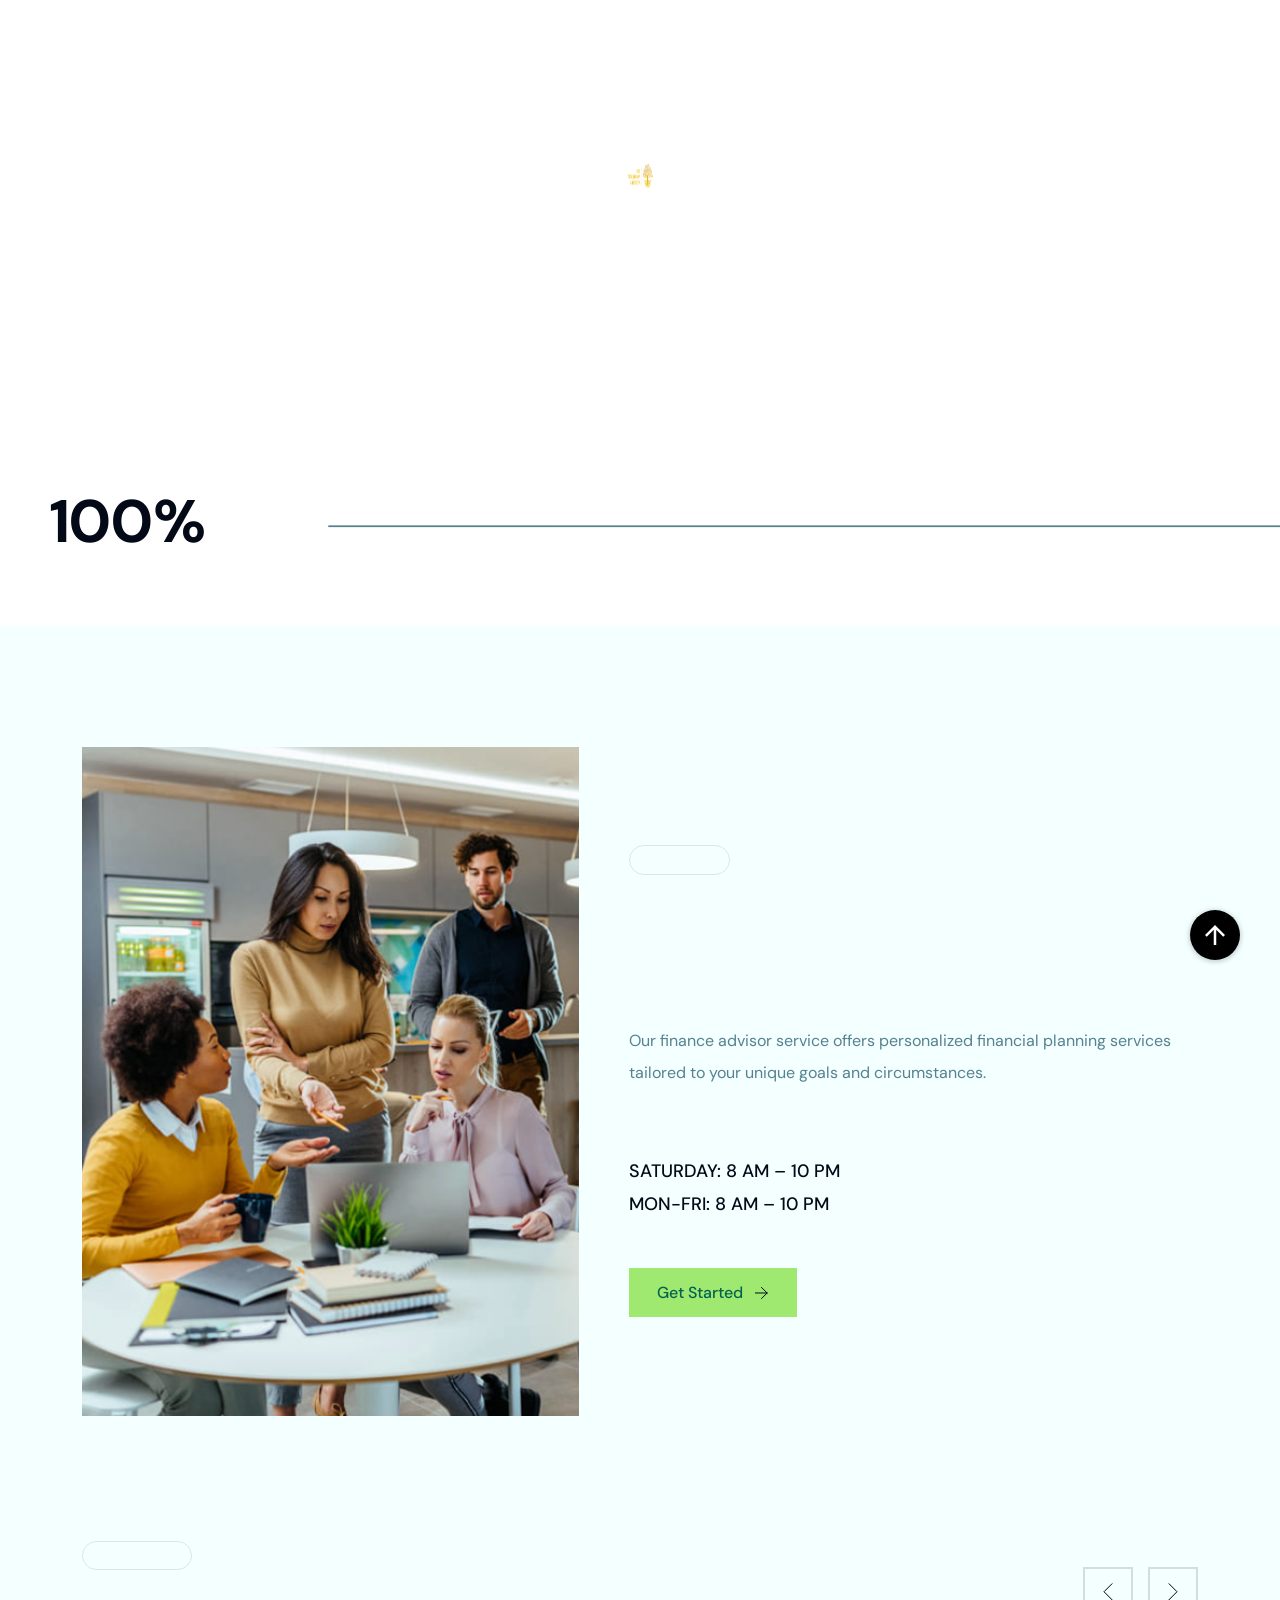
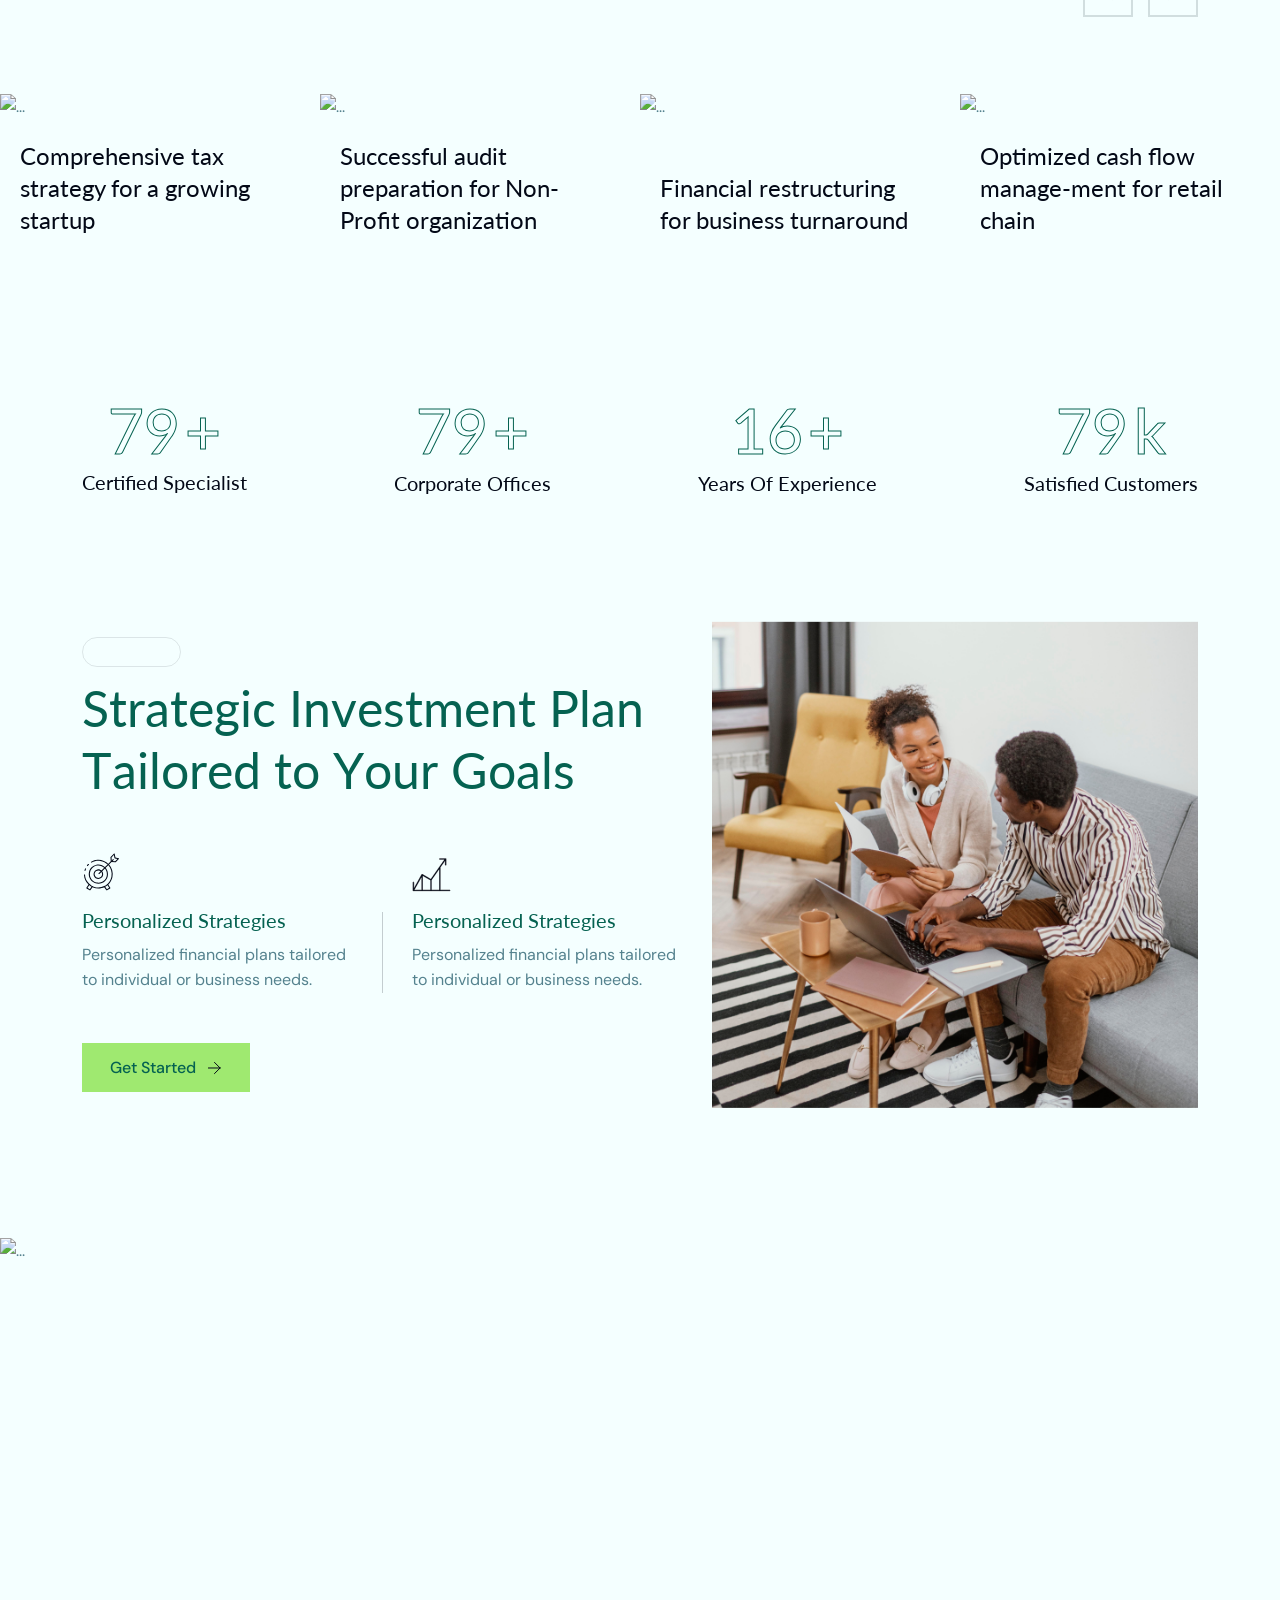
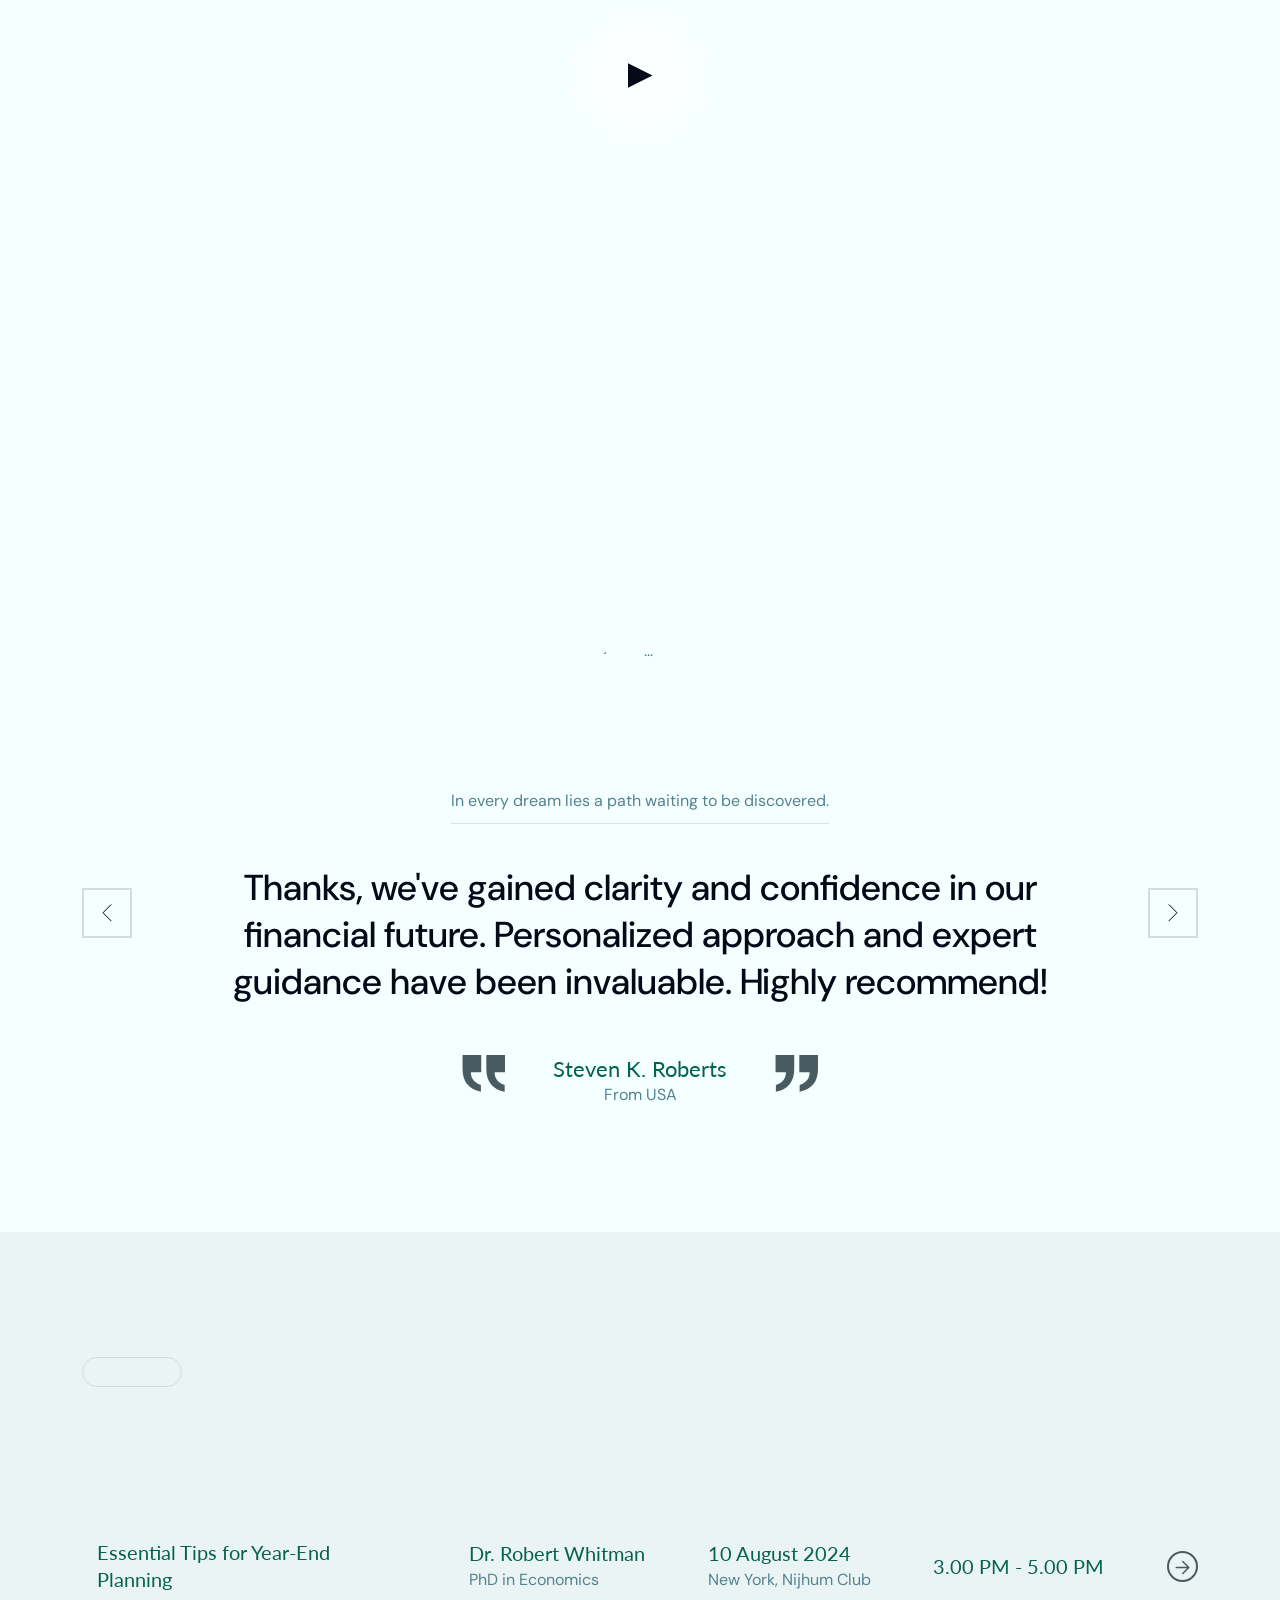
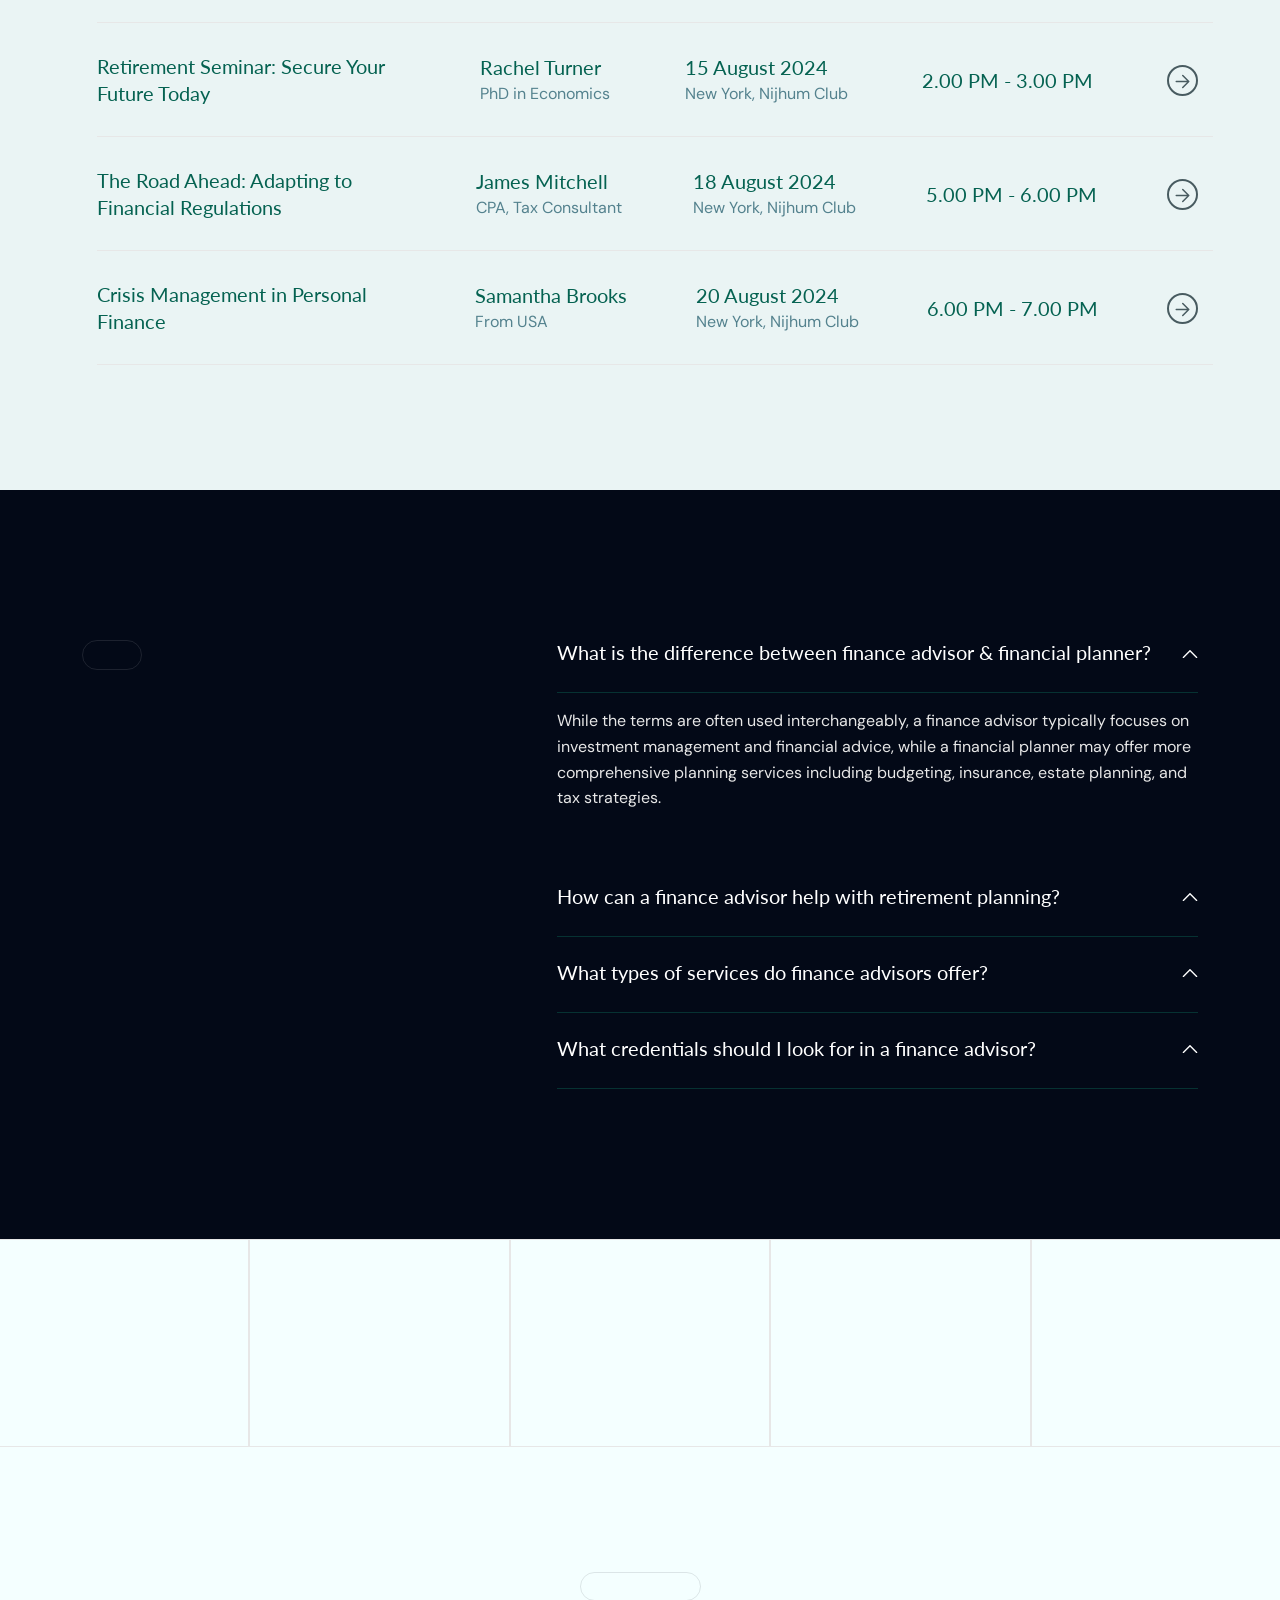
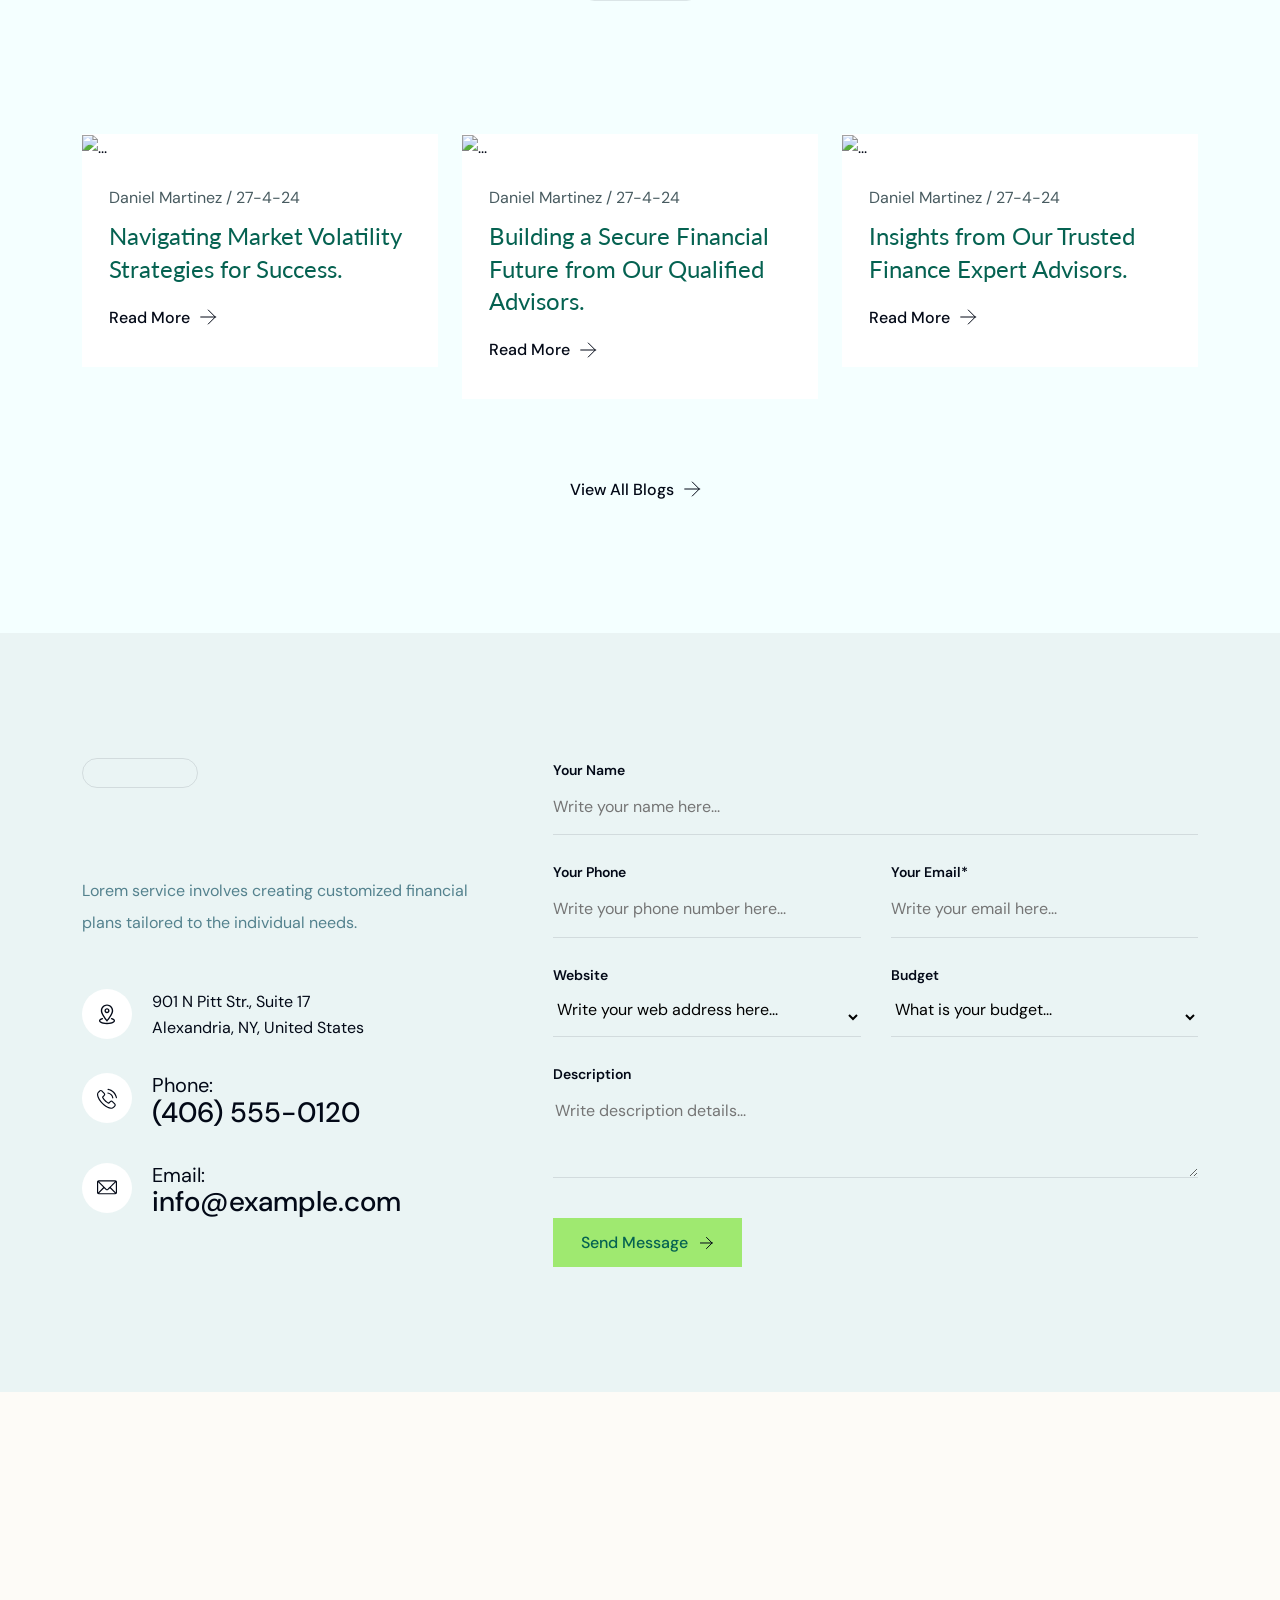
==== commit 03847ed8: "hide html" ====
--- a/index-three.html
+++ b/index-three.html
@@ -32,7 +32,7 @@
     <!-- Preloader -->
 
     <!-- Start Header Section -->
-    <header class="ak-site_header ak-style1 ak-sticky_header style-2">
+    <!-- <header class="ak-site_header ak-style1 ak-sticky_header style-2">
       <div class="ak-main_header">
         <div class="container container-customize-header">
           <div class="ak-main_header_in">
@@ -40,9 +40,7 @@
               <a class="ak-site_branding" href="index.html">
                 <img src="assets/img/logo-icon.svg" alt="..." height="141px" class="logo" />
               </a>
-              <a class="ak-site_branding white-logo" href="index.html">
-                <img src="assets/img/white-logo.svg" alt="..." />
-              </a>
+              
             </div>
             <div class="ak-main-header-center">
               <div class="ak-nav ak-medium">
@@ -180,9 +178,9 @@
         </div>
       </div>
       <div class="nav-bar-border"></div>
-    </header>
+    </header> -->
     <!-- Start offcanvas body -->
-    <div
+    <!-- <div
       class="offcanvas offcanvas-end style-1"
       tabindex="-1"
       id="offcanvasRight"
@@ -356,11 +354,11 @@
           </div>
         </div>
       </div>
-    </div>
+    </div> -->
     <!-- End Header Section -->
 
     <!-- Start Hero -->
-    <section class="ak-slider ak-slider-hero ak-slider-hero-3">
+    <!-- <section class="ak-slider ak-slider-hero ak-slider-hero-3">
       <div class="swiper-wrapper">
         <div class="swiper-slide">
           <div
@@ -501,10 +499,10 @@
           </div>
         </div>
       </div>
-    </section>
+    </section> -->
     <!-- End Hero -->
 
-    <div class="ak-whiteLite-bg">
+    <!-- <div class="ak-whiteLite-bg">
       <div class="row row-cols-lg-4 row-cols-md-2 row-cols-1">
         <div class="feature-card-two">
           <div class="feature-card-info">
@@ -699,7 +697,7 @@
           </div>
         </div>
       </div>
-    </div>
+    </div> -->
 
     <!-- Start Feature -->
     <div class="ak-height-125 ak-height-lg-80"></div>
